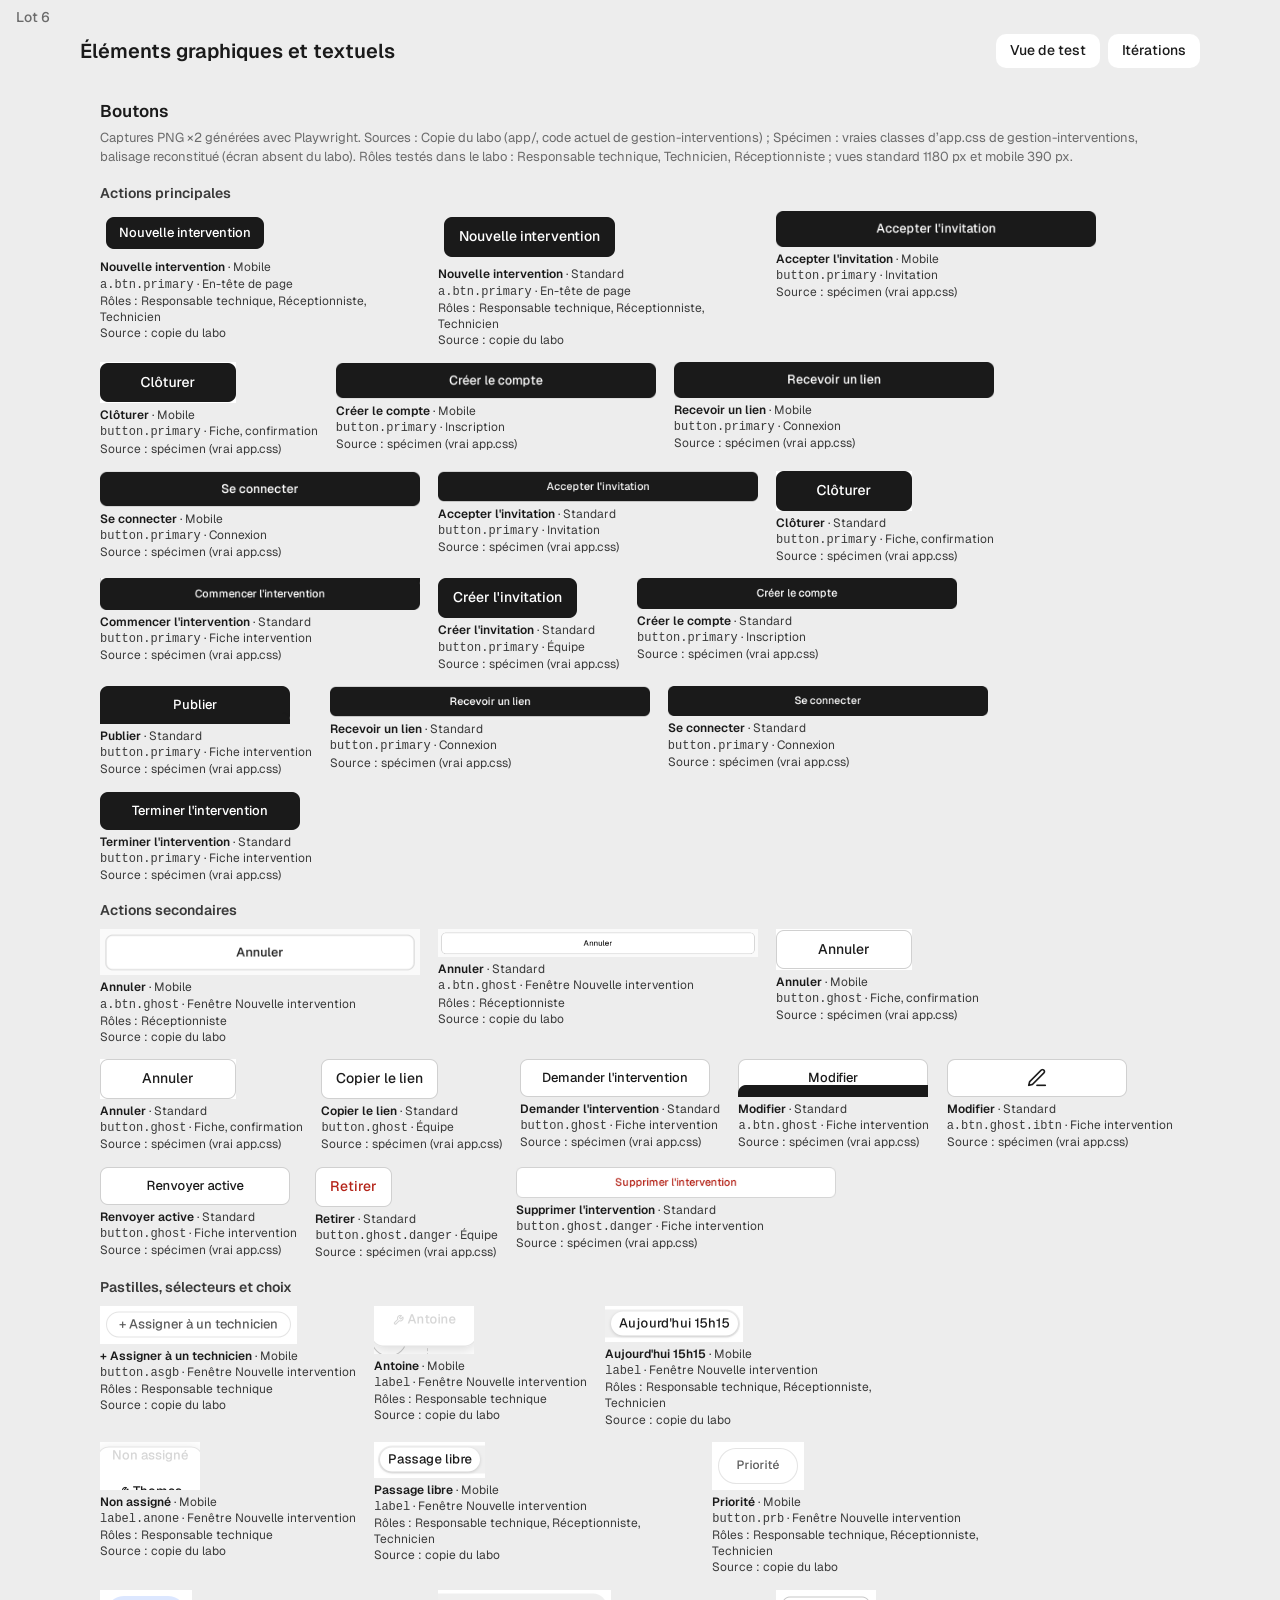
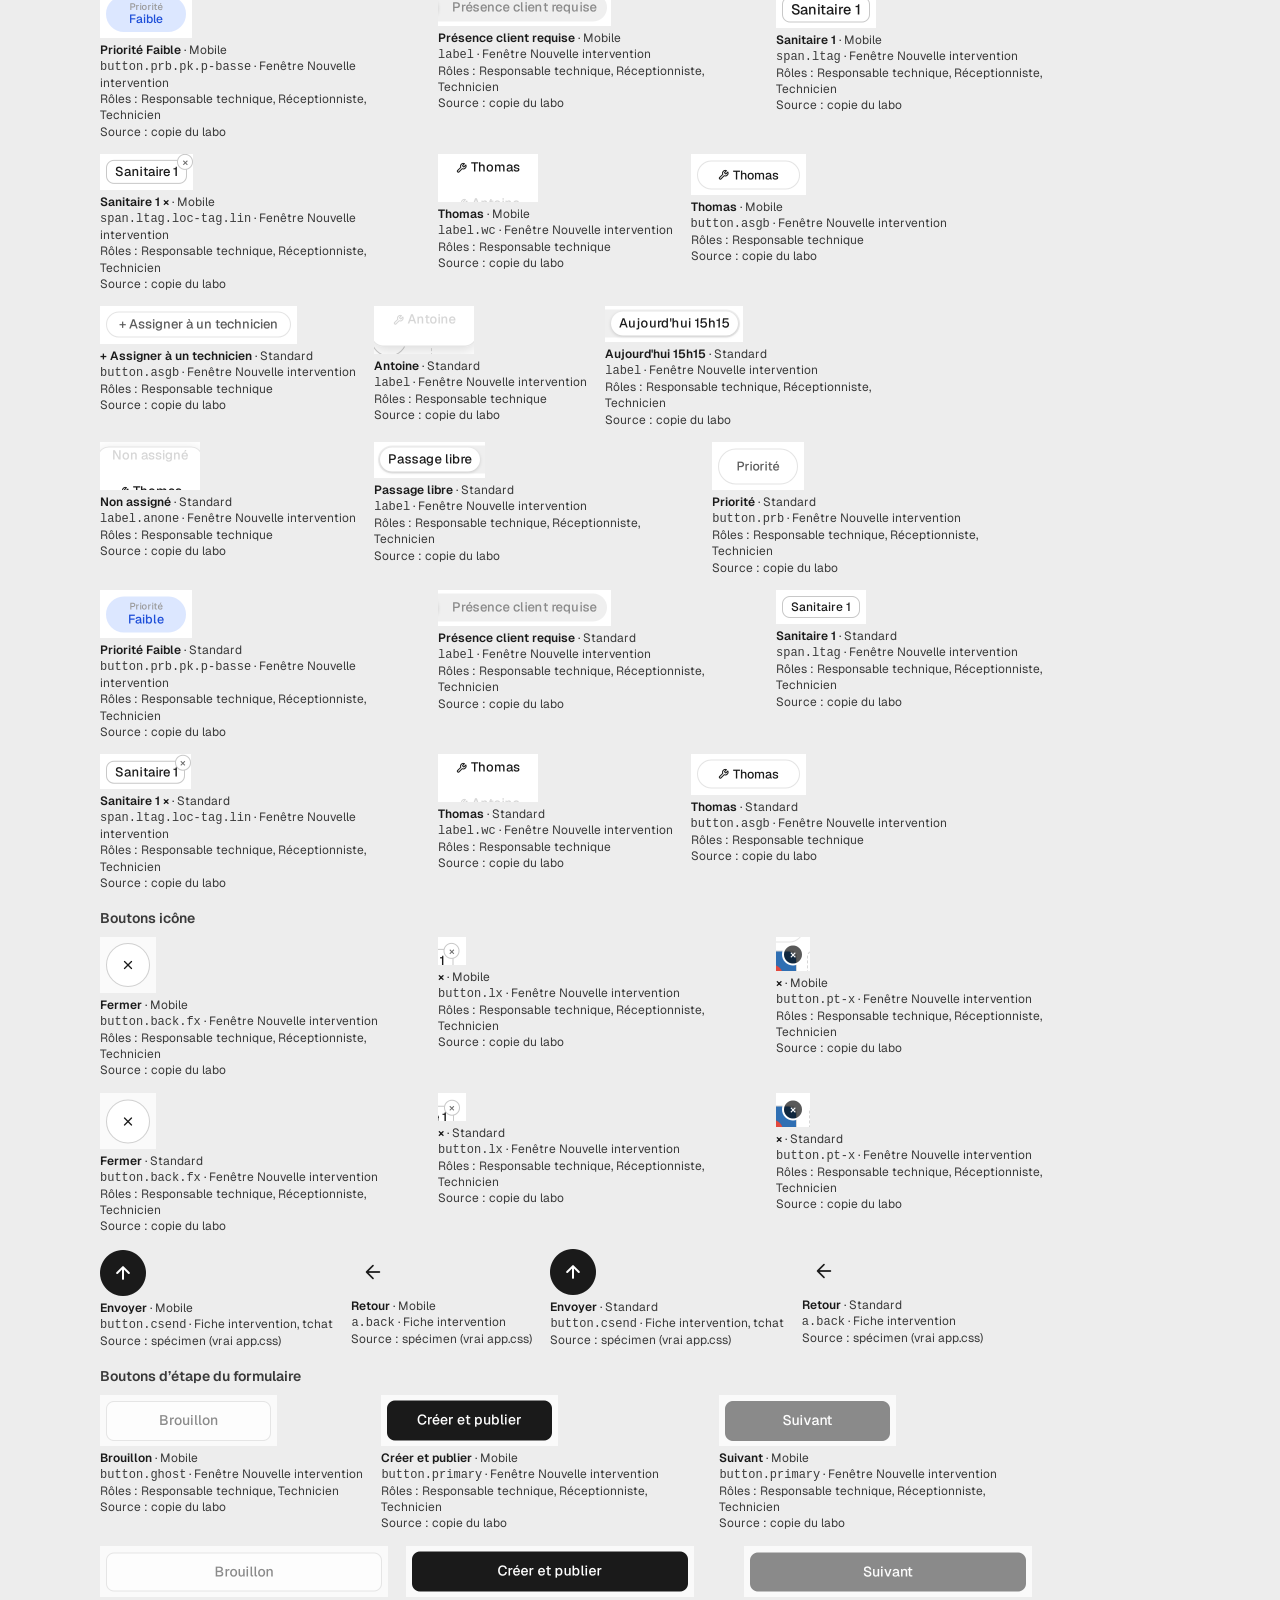
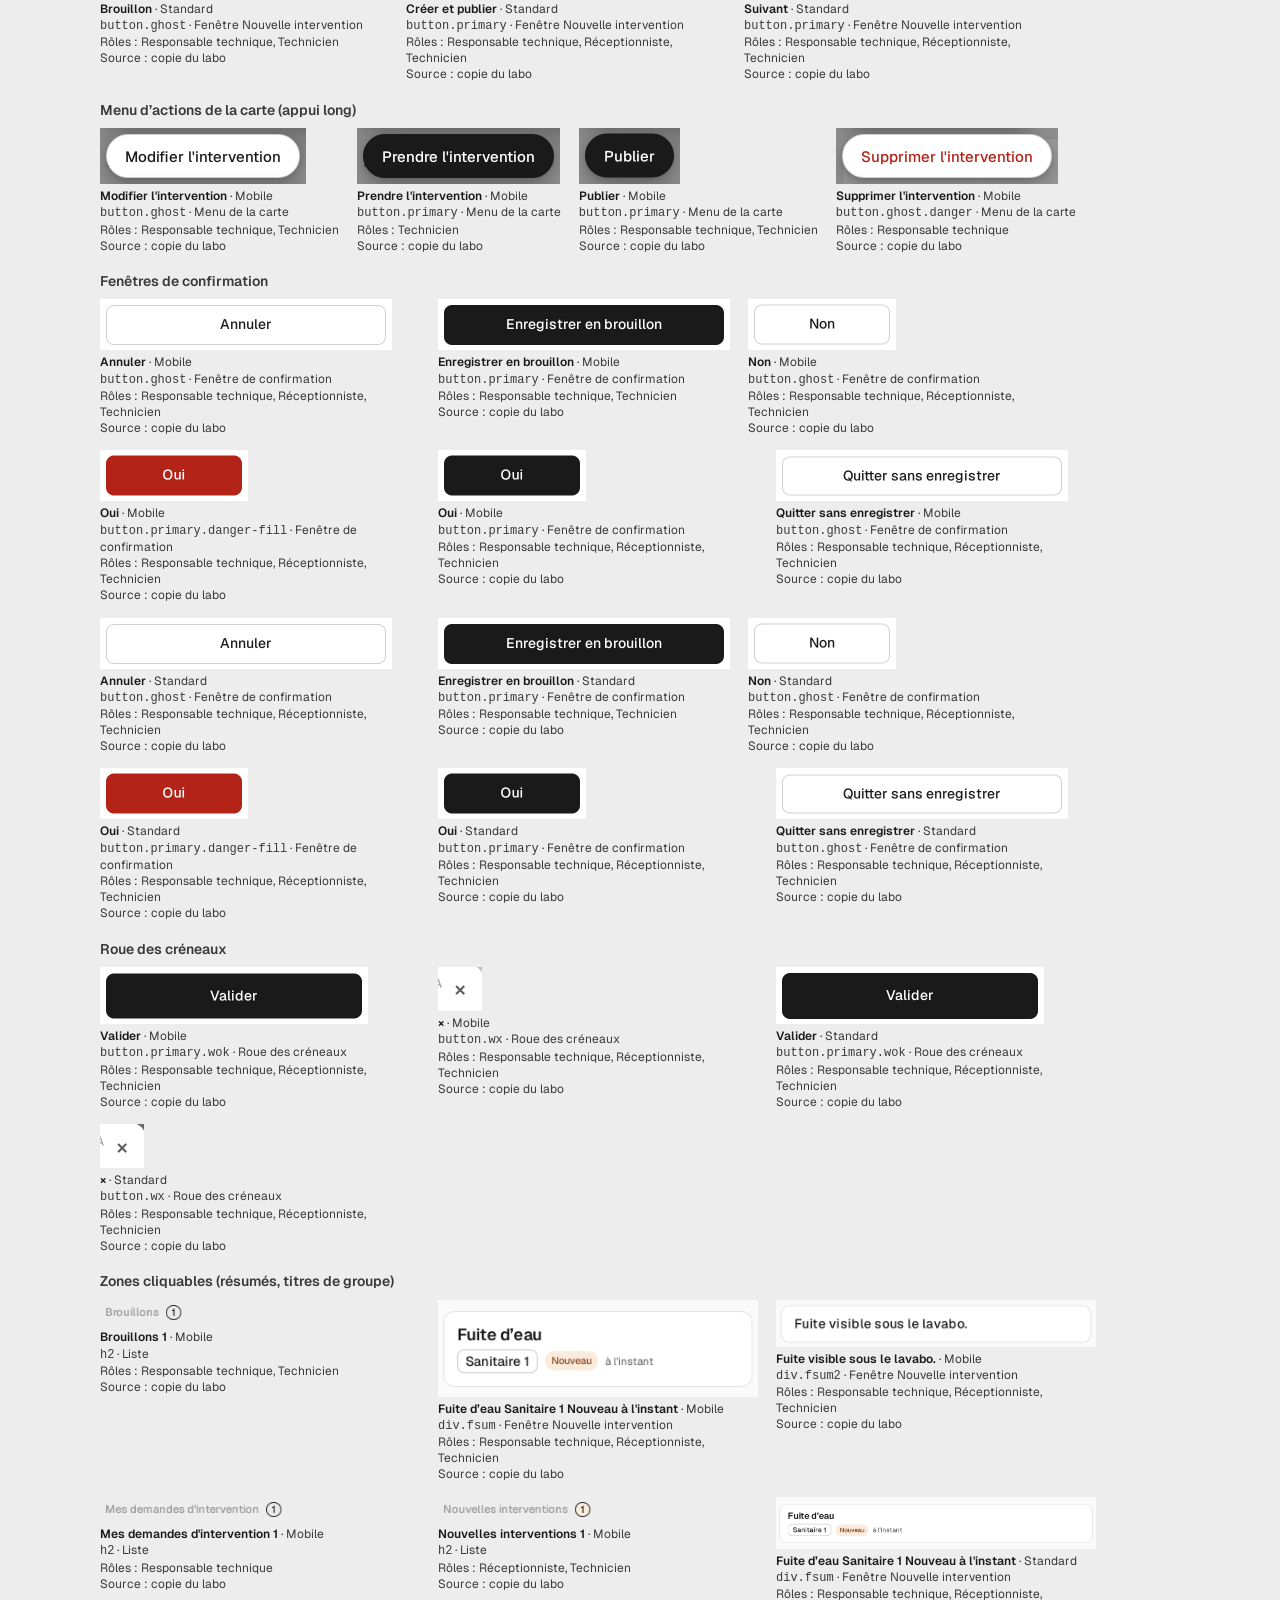
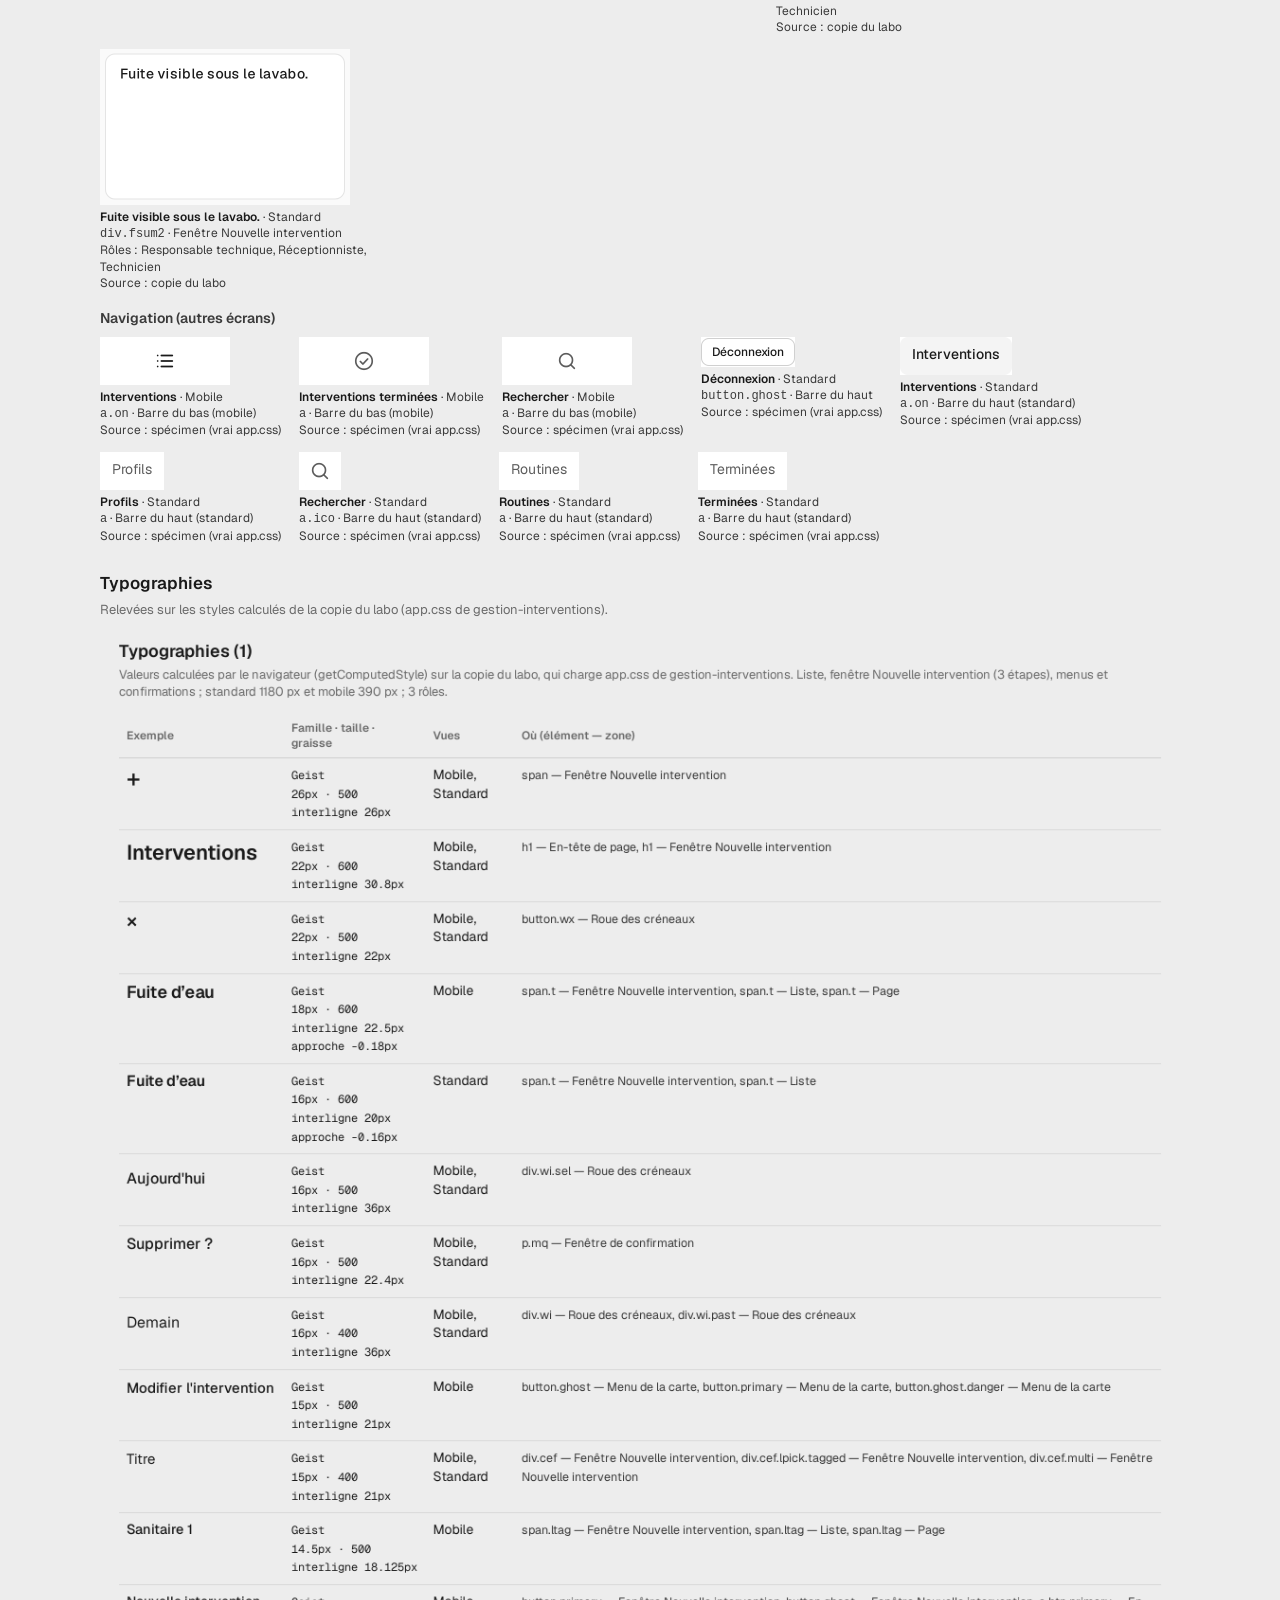
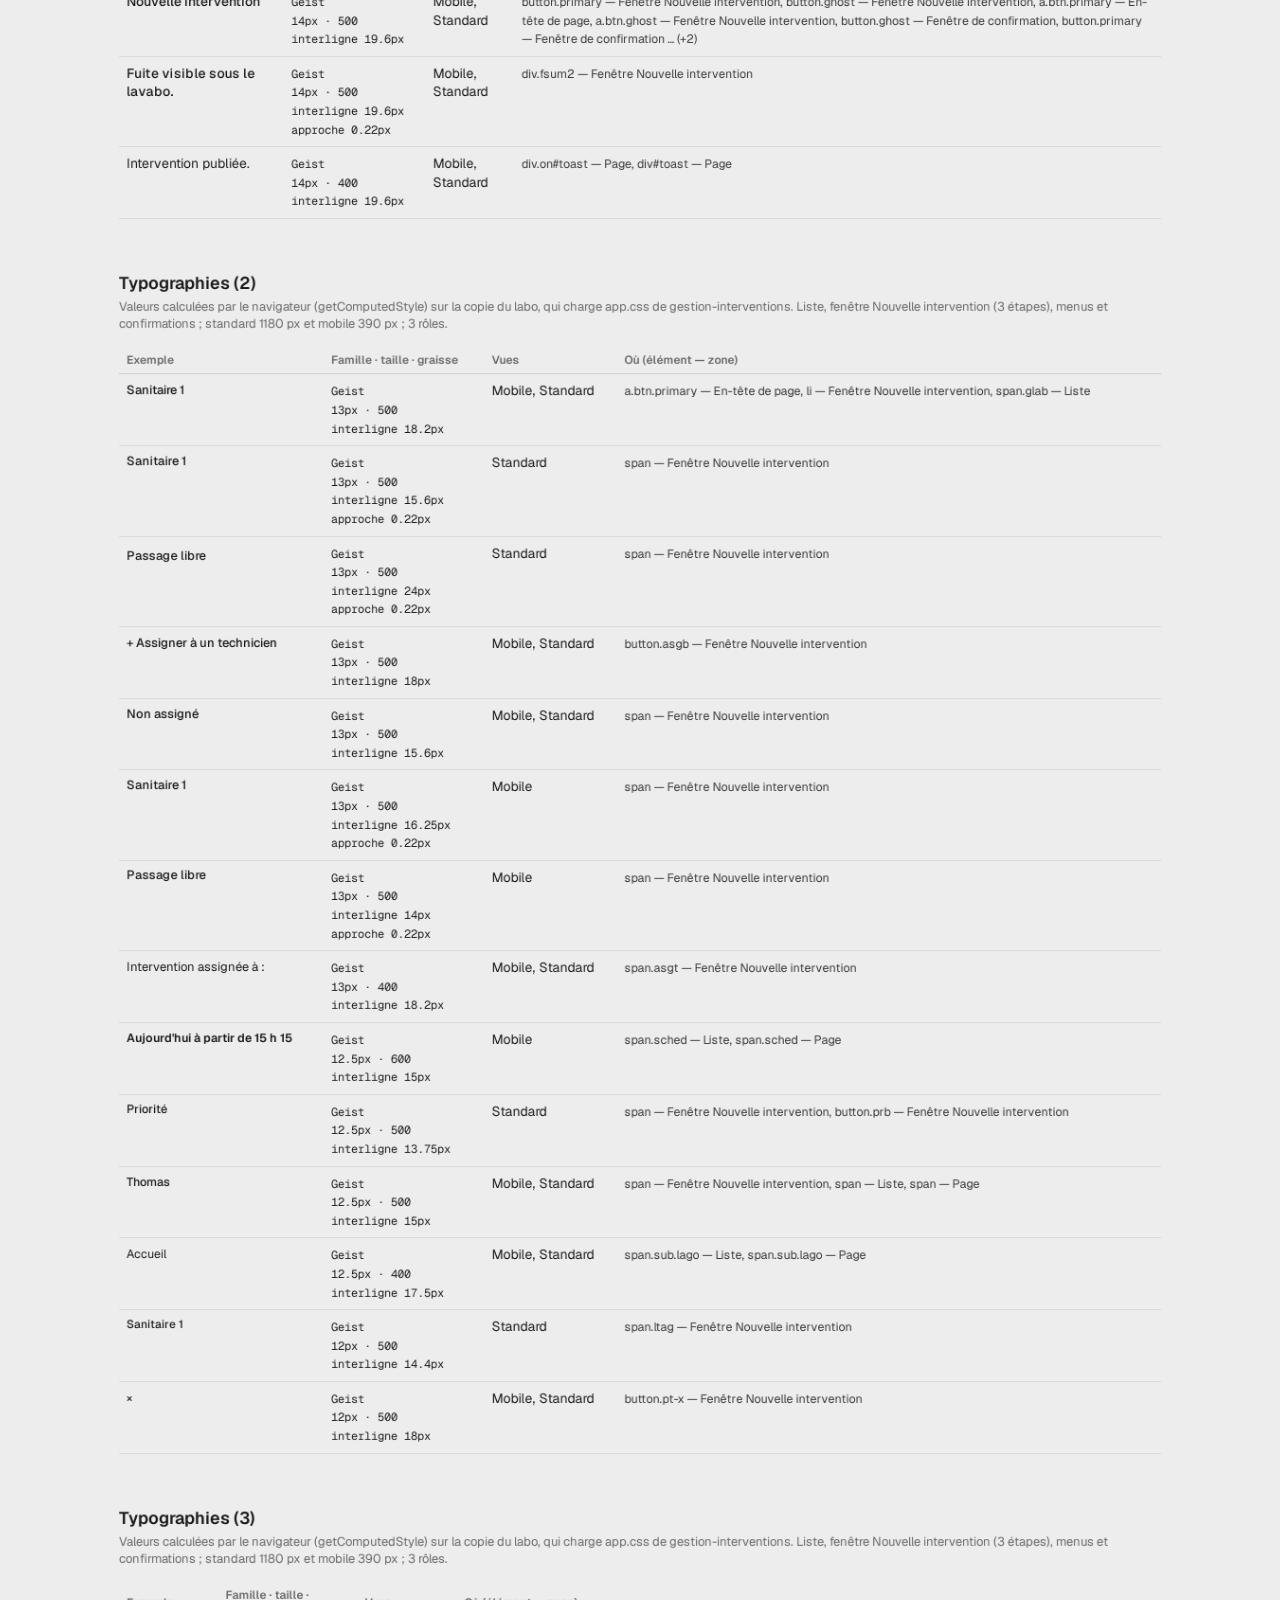
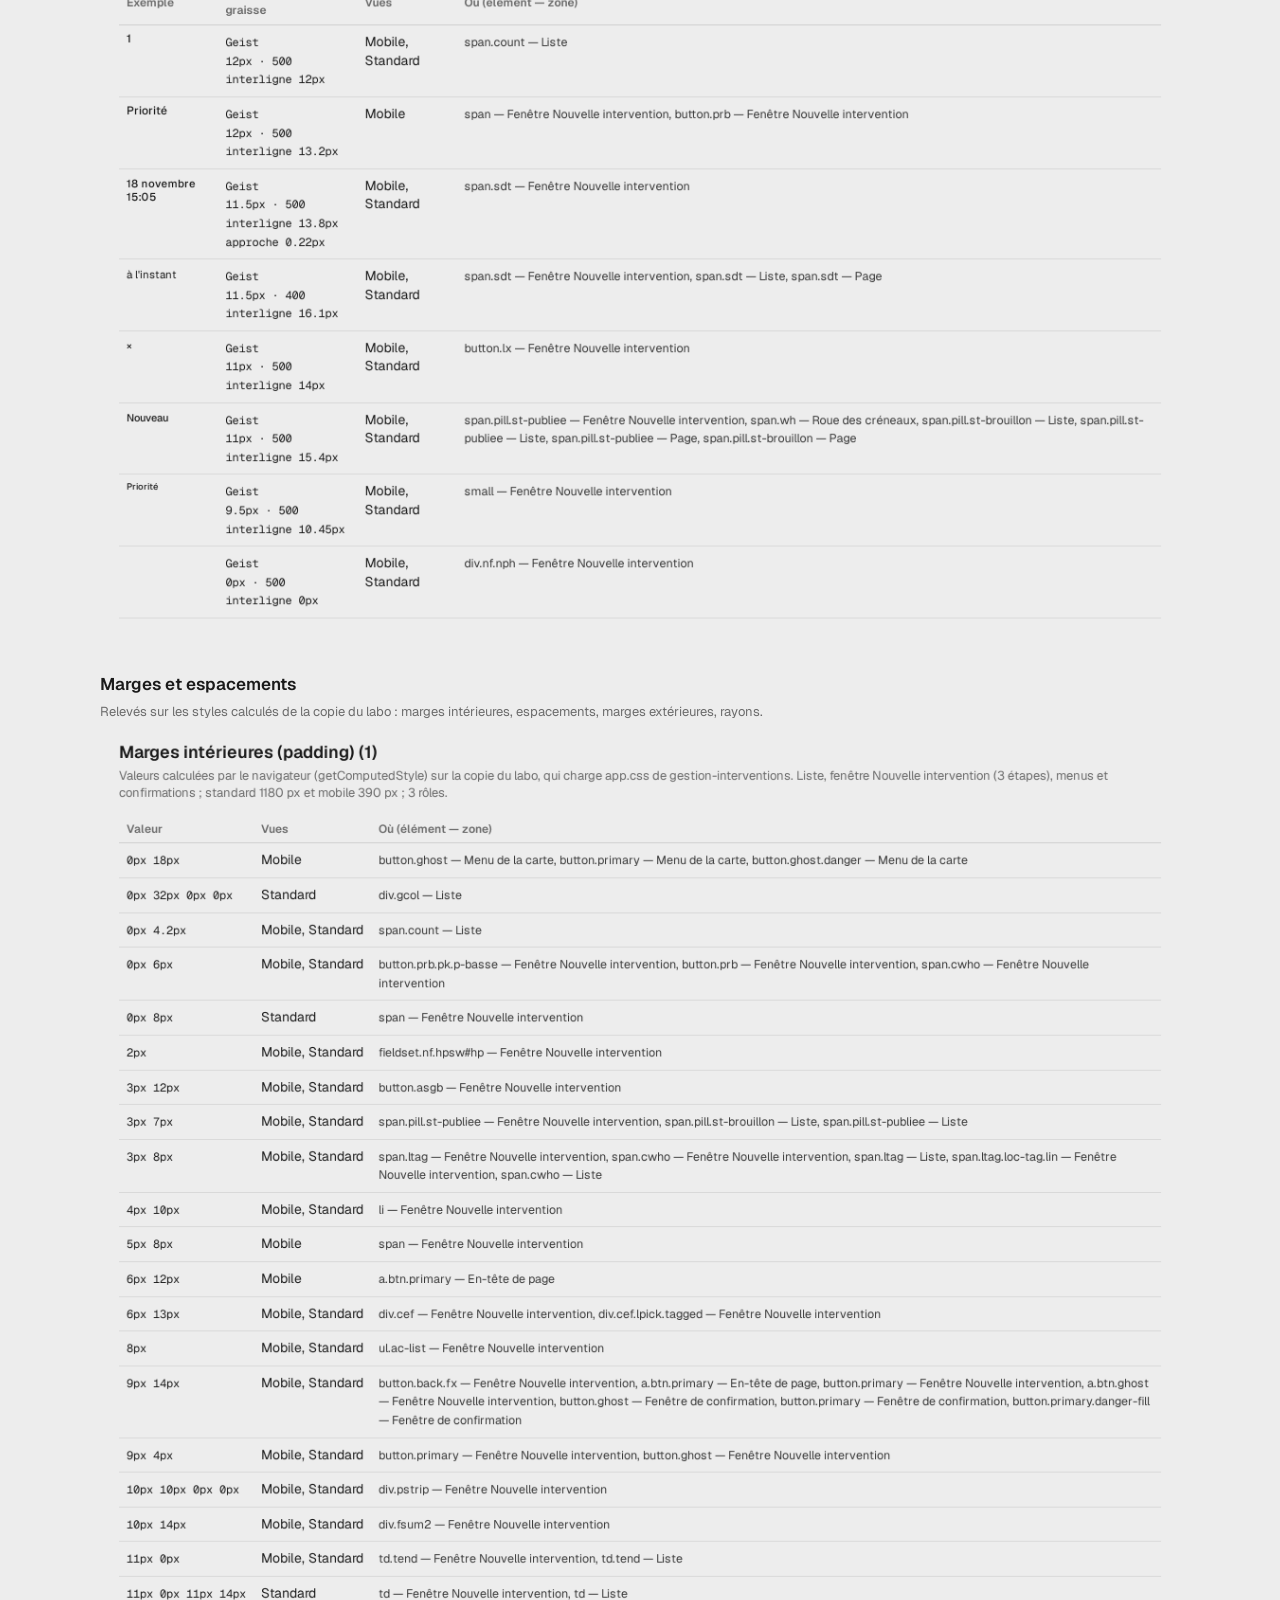
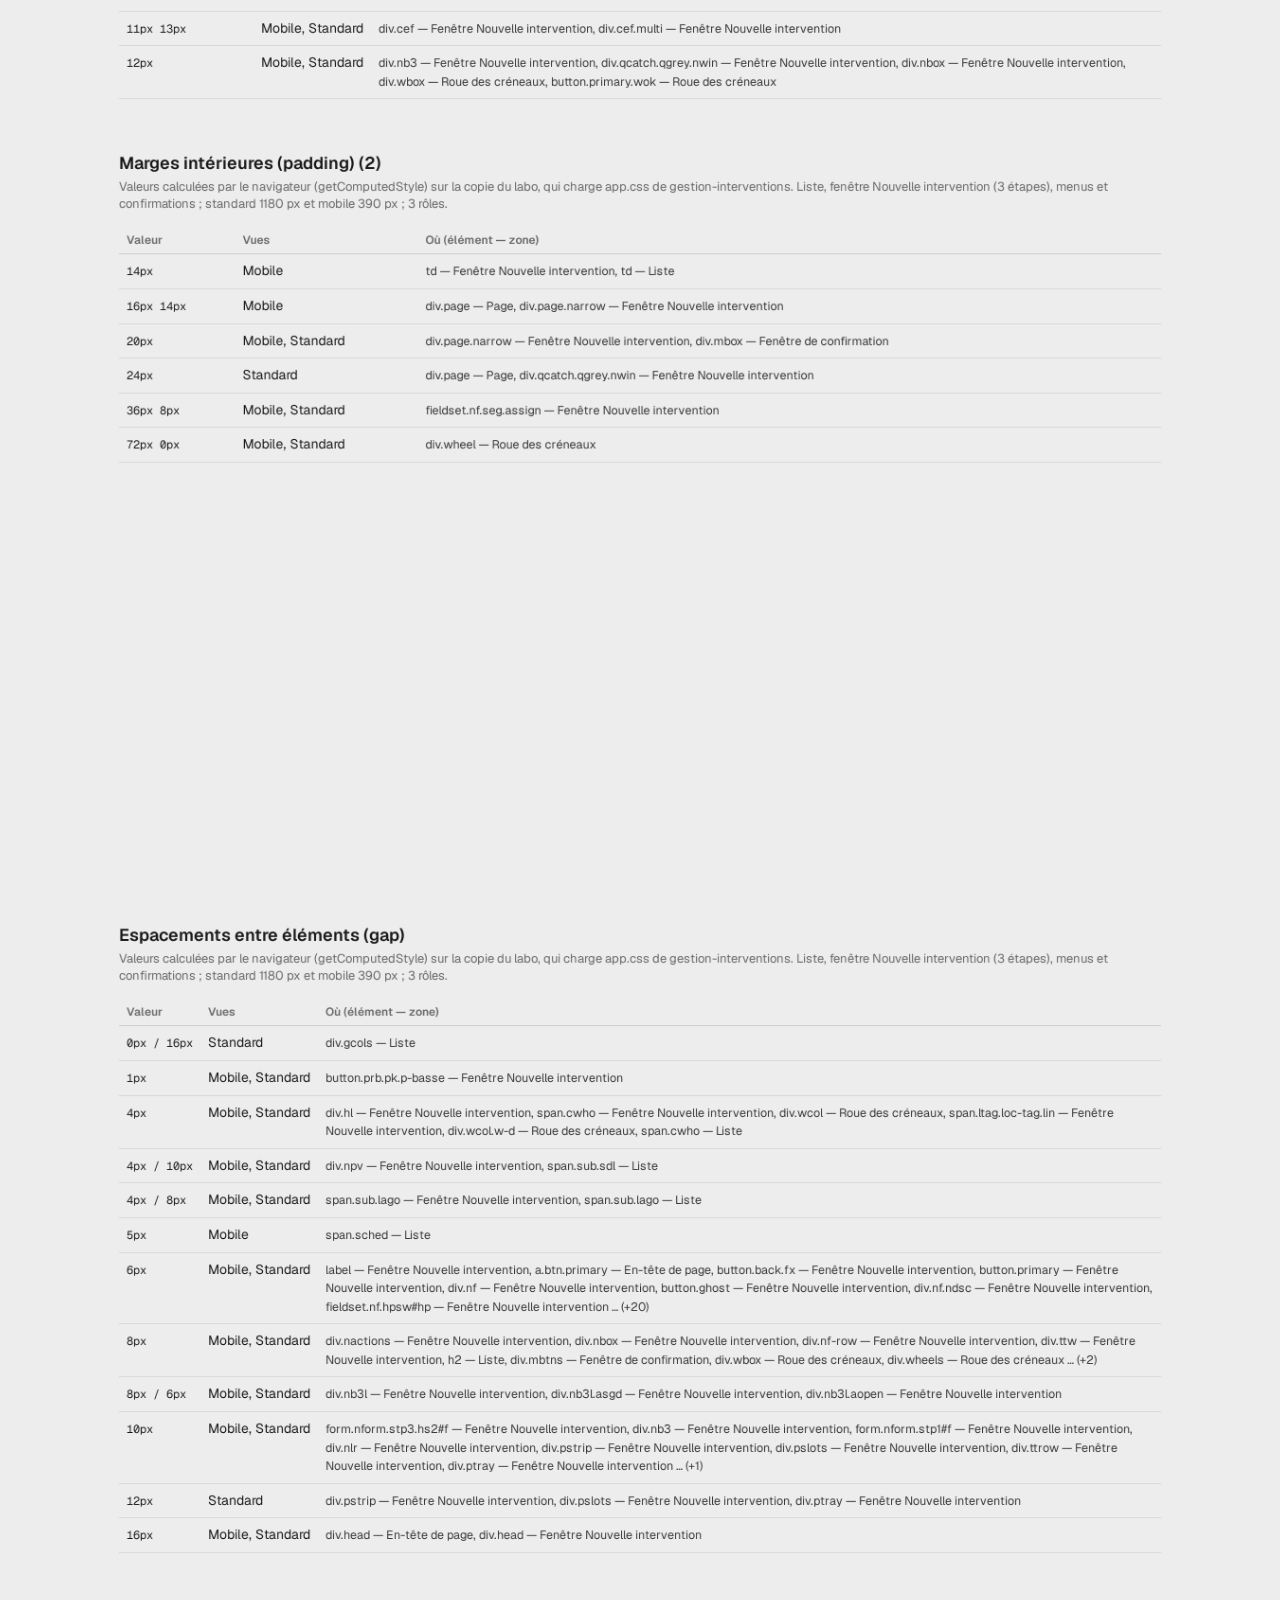
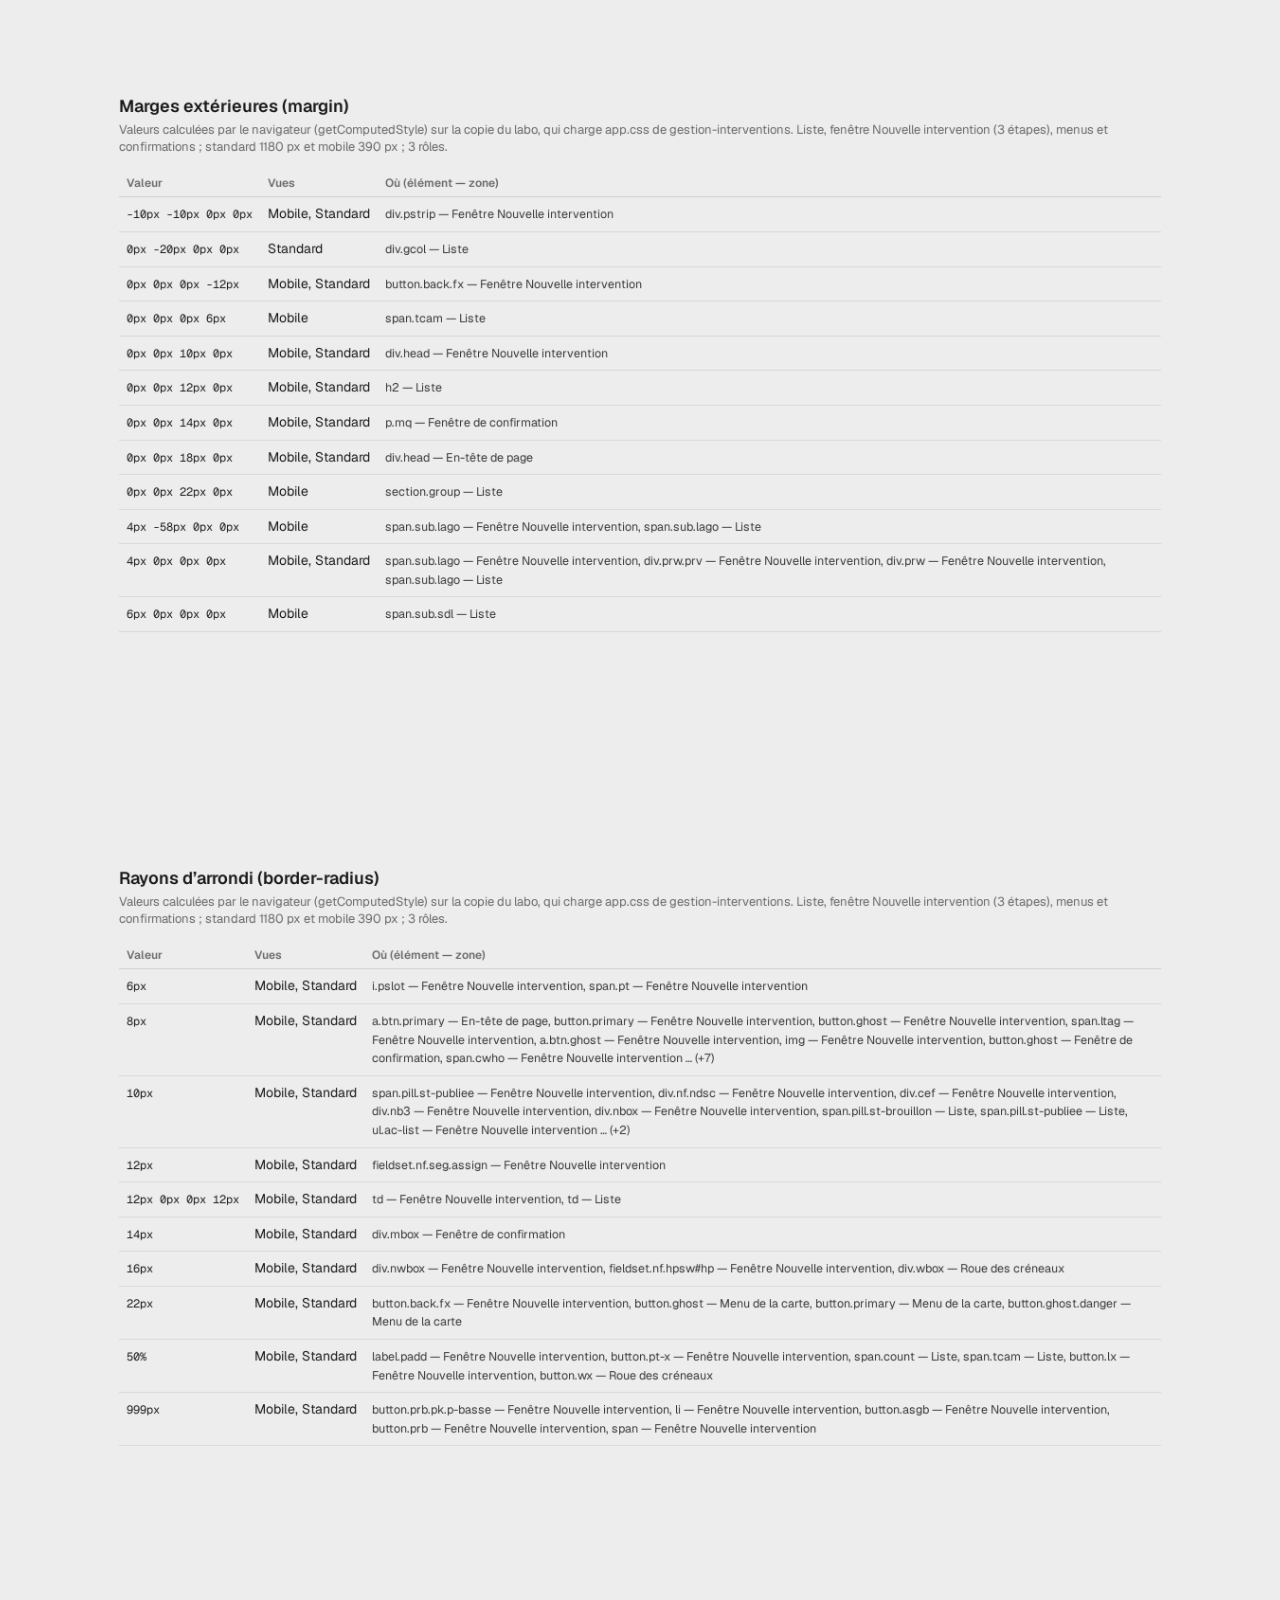
==== elements.html @ 94a3258a "Lot 6 : menu Priorité toujours visible, cibles tactiles 44 px" ====
<!doctype html>
<html lang="fr">
<head>
<meta charset="utf-8">
<meta name="viewport" content="width=device-width, initial-scale=1">
<title>Éléments graphiques et textuels – labo</title>
<link rel="icon" href="data:,">
<link rel="stylesheet" href="https://fonts.googleapis.com/css2?family=Geist:wght@400;500;600&display=swap">
<style>
*{box-sizing:border-box}
html,body{margin:0;background:#EDEDED;color:#1A1A1A;font:15px/1.4 Geist,system-ui,sans-serif}
h1{font-size:20px;font-weight:600;margin:0}
h2{font-size:17px;font-weight:600;margin:28px 0 6px}
h3{font-size:14px;font-weight:600;margin:18px 0 8px;color:#3A3A3A}
#lotv{position:absolute;top:8px;left:16px;font-size:14px;font-weight:500;color:#6B6B6B}
.top{display:flex;align-items:center;justify-content:space-between;max-width:1160px;margin:0 auto;padding:34px 20px 0}
.nav{display:flex;gap:8px}
.back{color:#1A1A1A;font-weight:500;font-size:14px;background:#fff;border-radius:10px;padding:7px 14px;text-decoration:none}
main{max-width:1120px;margin:0 auto;padding:4px 20px 40px}
.muted{color:#6B6B6B;font-size:13px;margin:0}
.grid{display:flex;flex-wrap:wrap;gap:14px 18px;align-items:flex-start}
figure{margin:0;max-width:320px}
figure img{display:block;max-width:100%;height:auto}
figcaption{font-size:12px;color:#3A3A3A;margin-top:4px;line-height:1.35}
figcaption b{font-weight:600;color:#1A1A1A}
.full img{display:block;max-width:100%;height:auto;margin-bottom:14px}
</style>
</head>
<body>
<div id="lotv">Lot 6</div>
<div class="top"><h1>Éléments graphiques et textuels</h1><div class="nav"><a class="back" href="test.html">Vue de test</a><a class="back" href="./">Itérations</a></div></div>
<main id="el"><p class="muted">Chargement…</p></main>
<script>
const esc = v => String(v ?? '').replace(/[&<>"']/g, c => ({ '&': '&amp;', '<': '&lt;', '>': '&gt;', '"': '&quot;', "'": '&#39;' })[c]);
const T = Date.now();
// Images 2x : affichées à leur taille réelle (moitié de la largeur en pixels).
const im = (f, alt) => `<img src="elements/${esc(f)}?t=${T}" alt="${esc(alt)}" loading="lazy" onload="this.style.width=(this.naturalWidth/2)+'px'">`;
fetch('elements/manifest.json?t=' + T, { cache: 'no-store' }).then(r => r.json()).then(M => {
  const cats = [...new Set(M.boutons.map(b => b.cat))];
  const src = [...new Set(M.boutons.map(b => b.source))];
  let h = `<h2>Boutons</h2><p class="muted">Captures PNG ×2 générées avec Playwright. Sources : ${src.map(esc).join(' ; ')}. Rôles testés dans le labo : Responsable technique, Technicien, Réceptionniste ; vues standard 1180 px et mobile 390 px.</p>`;
  for (const c of cats) {
    h += `<h3>${esc(c)}</h3><div class="grid">` + M.boutons.filter(b => b.cat === c).map(b => `<figure>${im(b.file, b.label)}<figcaption><b>${esc(b.label)}</b> · ${esc(b.vue)}<br><code>${esc(b.classe)}</code> · ${esc(b.zone)}<br>${b.roles.length ? 'Rôles : ' + esc(b.roles.join(', ')) + '<br>' : ''}${b.source.startsWith('Spécimen') ? 'Source : spécimen (vrai app.css)' : 'Source : copie du labo'}</figcaption></figure>`).join('') + '</div>';
  }
  h += `<h2>Typographies</h2><p class="muted">Relevées sur les styles calculés de la copie du labo (app.css de gestion-interventions).</p><div class="full">${M.typographies.map(f => im(f, 'Typographies')).join('')}</div>`;
  h += `<h2>Marges et espacements</h2><p class="muted">Relevés sur les styles calculés de la copie du labo : marges intérieures, espacements, marges extérieures, rayons.</p><div class="full">${M.marges.map(m => im(m.file, m.titre)).join('')}</div>`;
  document.getElementById('el').innerHTML = h;
}).catch(() => { document.getElementById('el').innerHTML = '<p class="muted">Manifeste illisible.</p>'; });
</script>
</body>
</html>
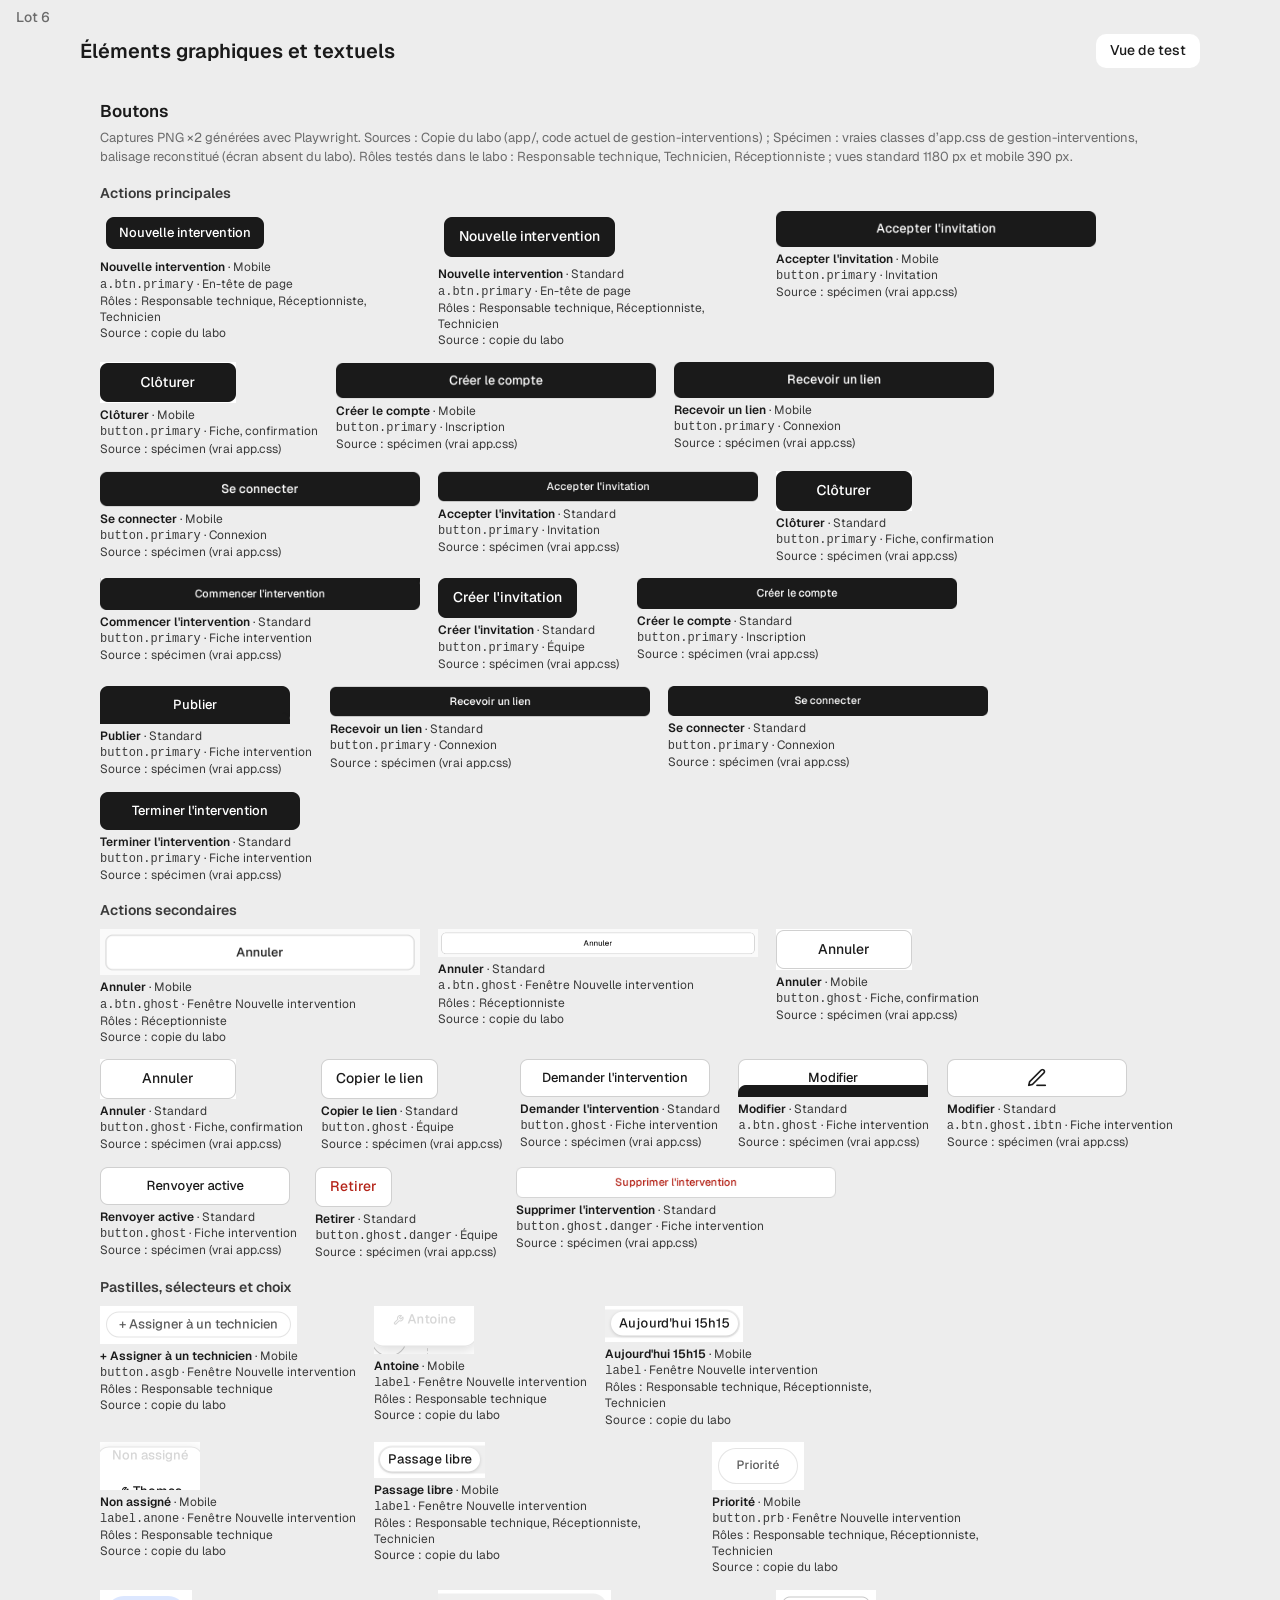
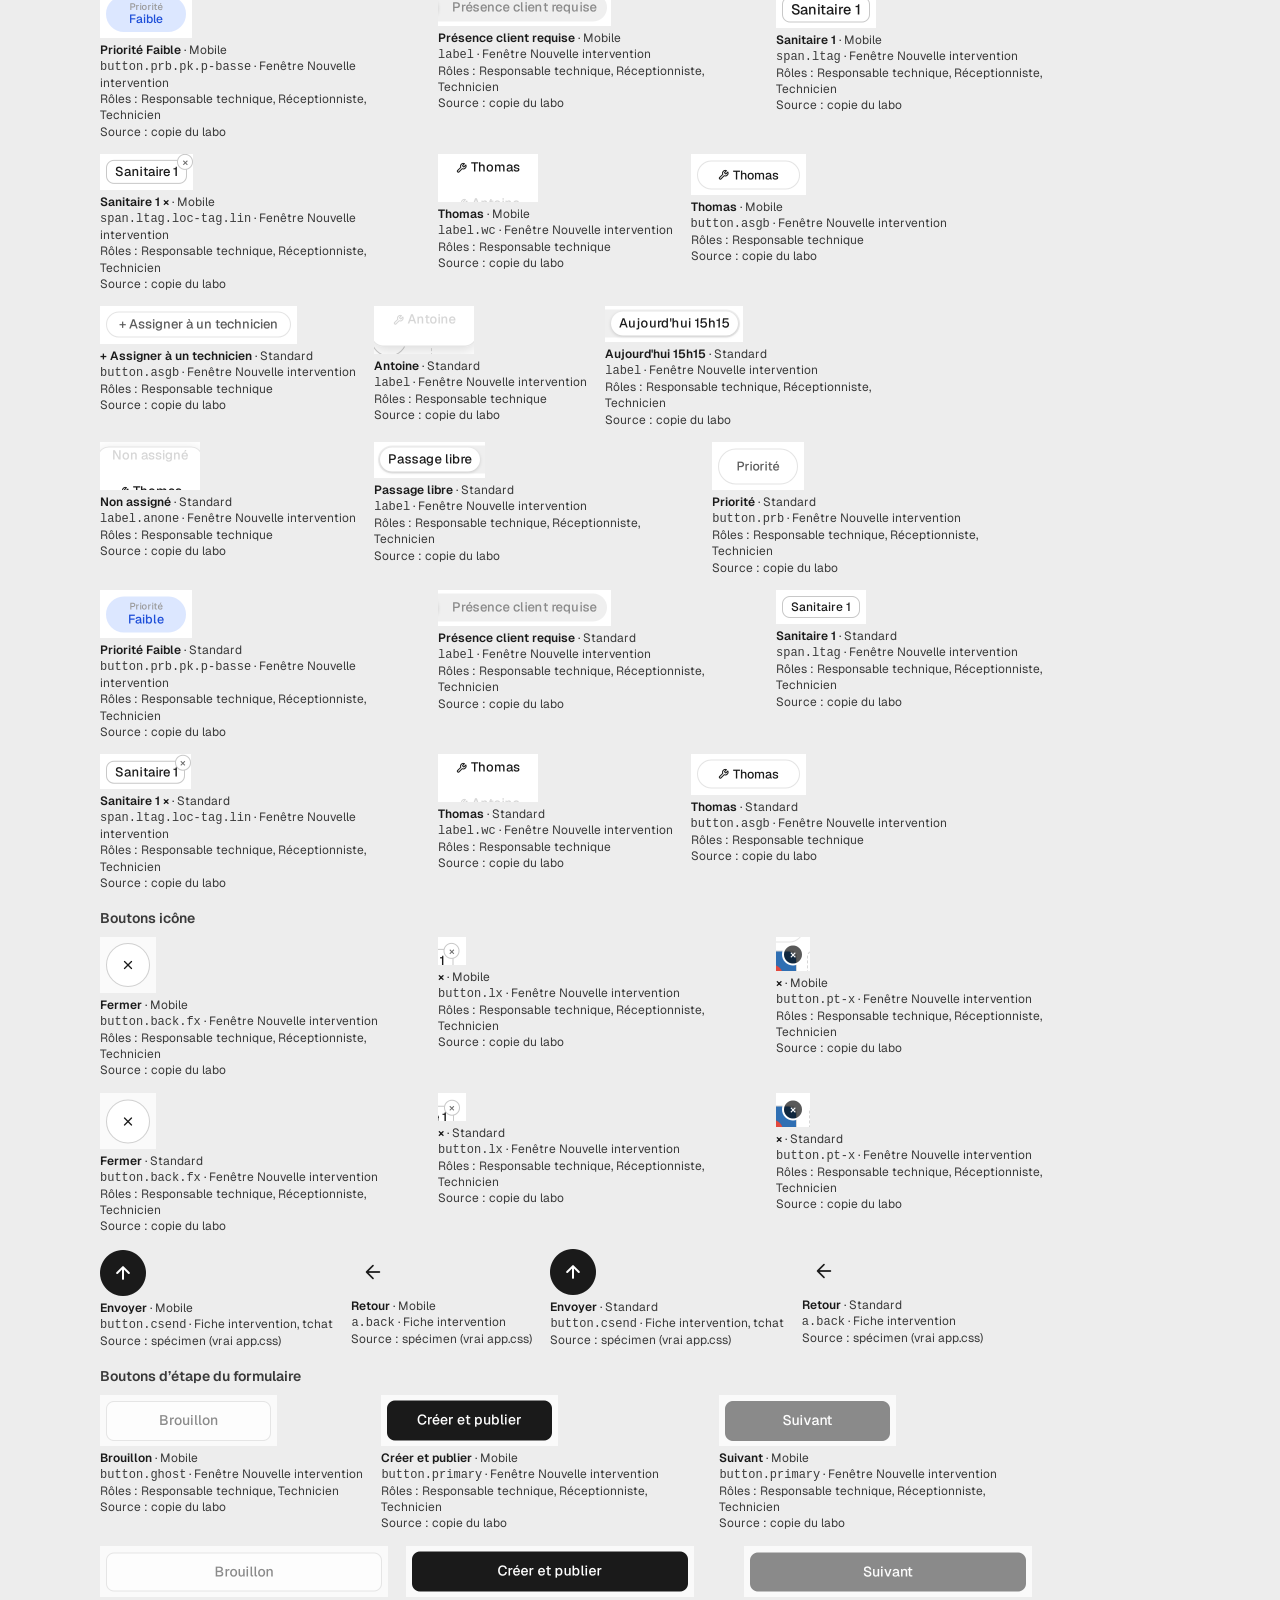
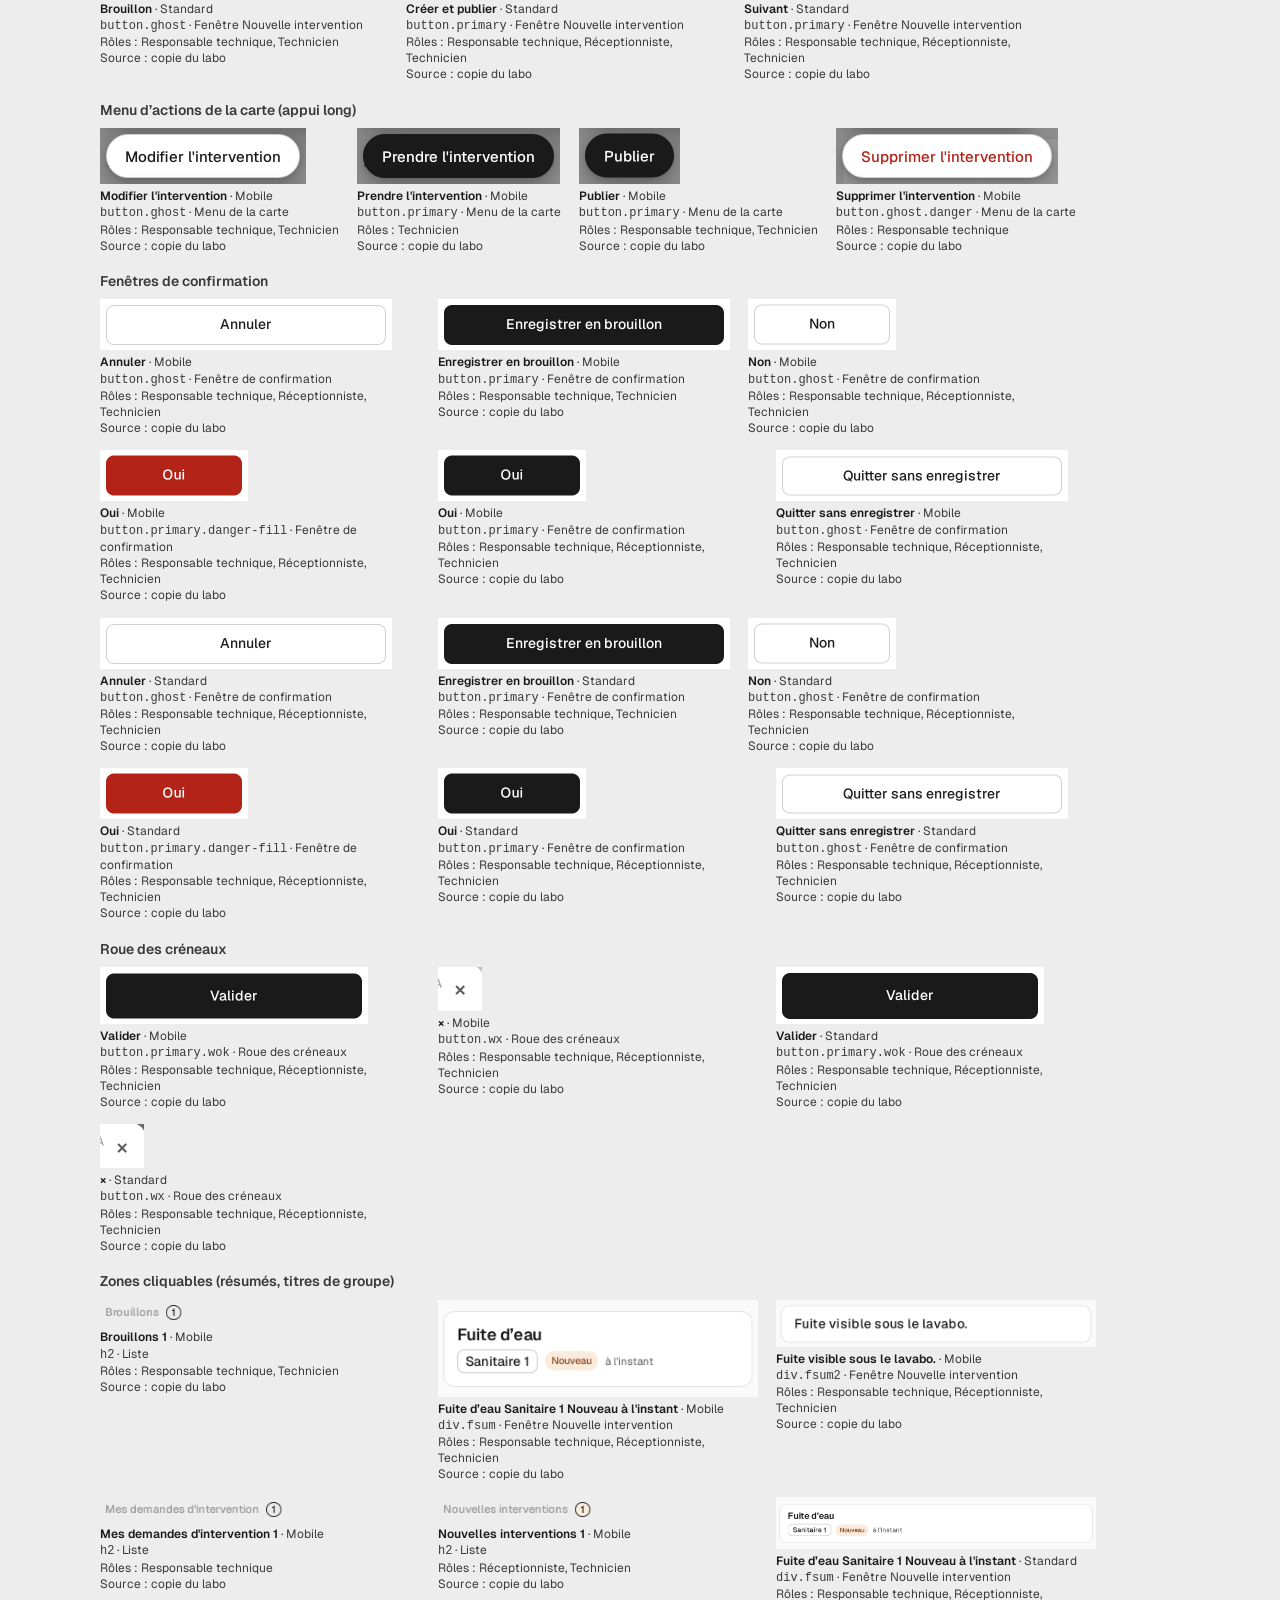
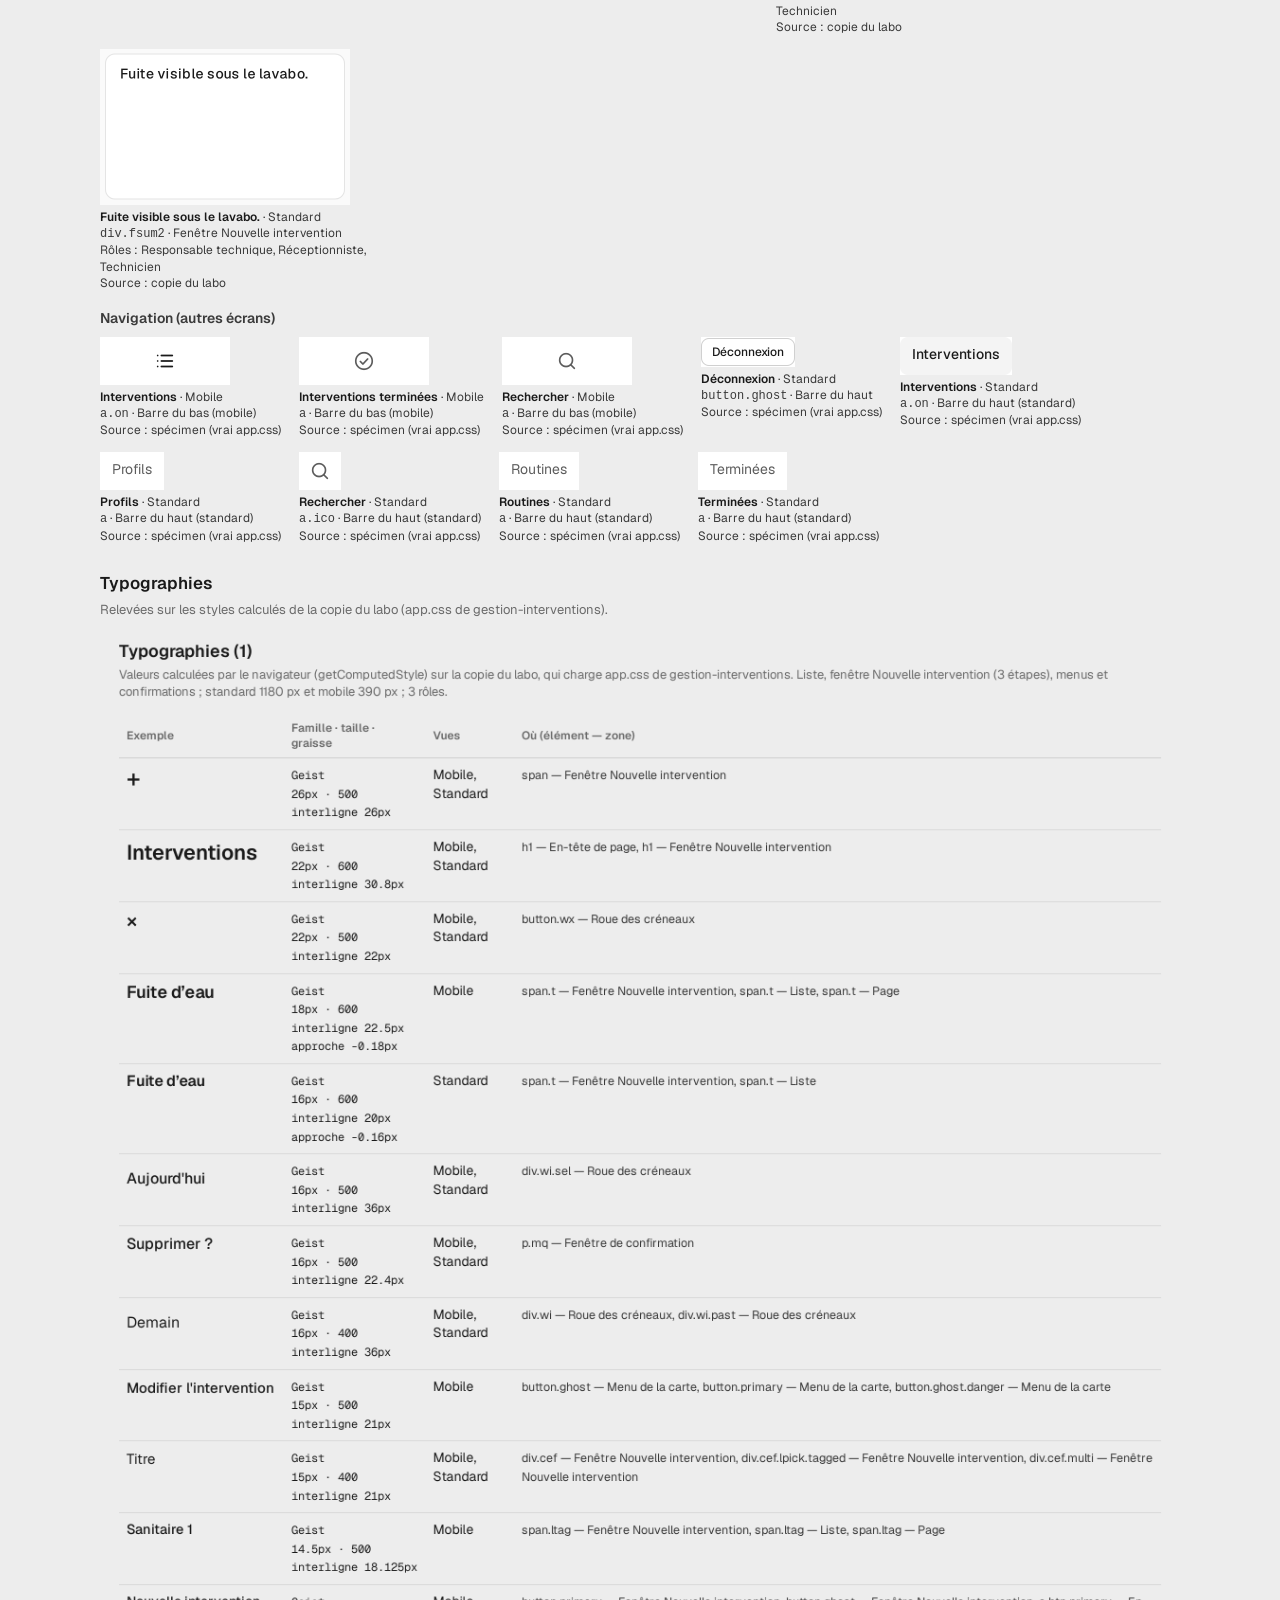
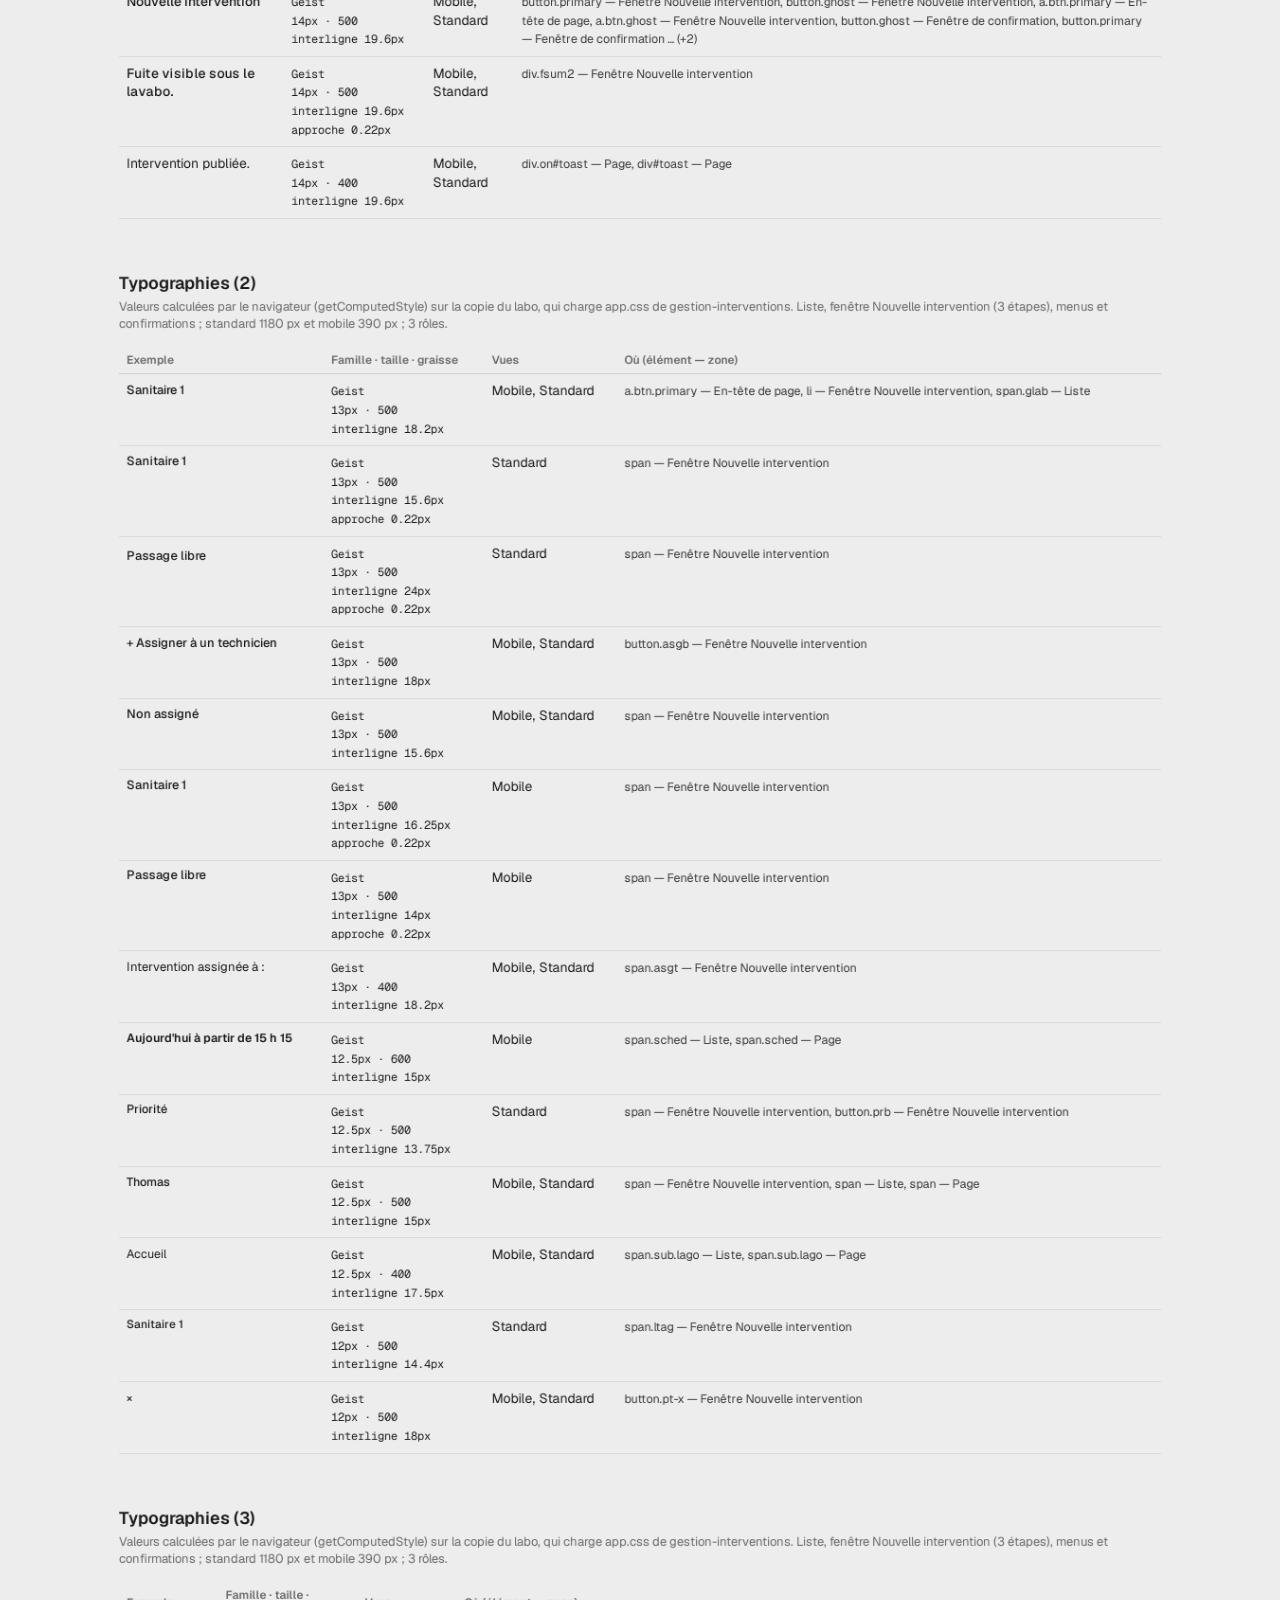
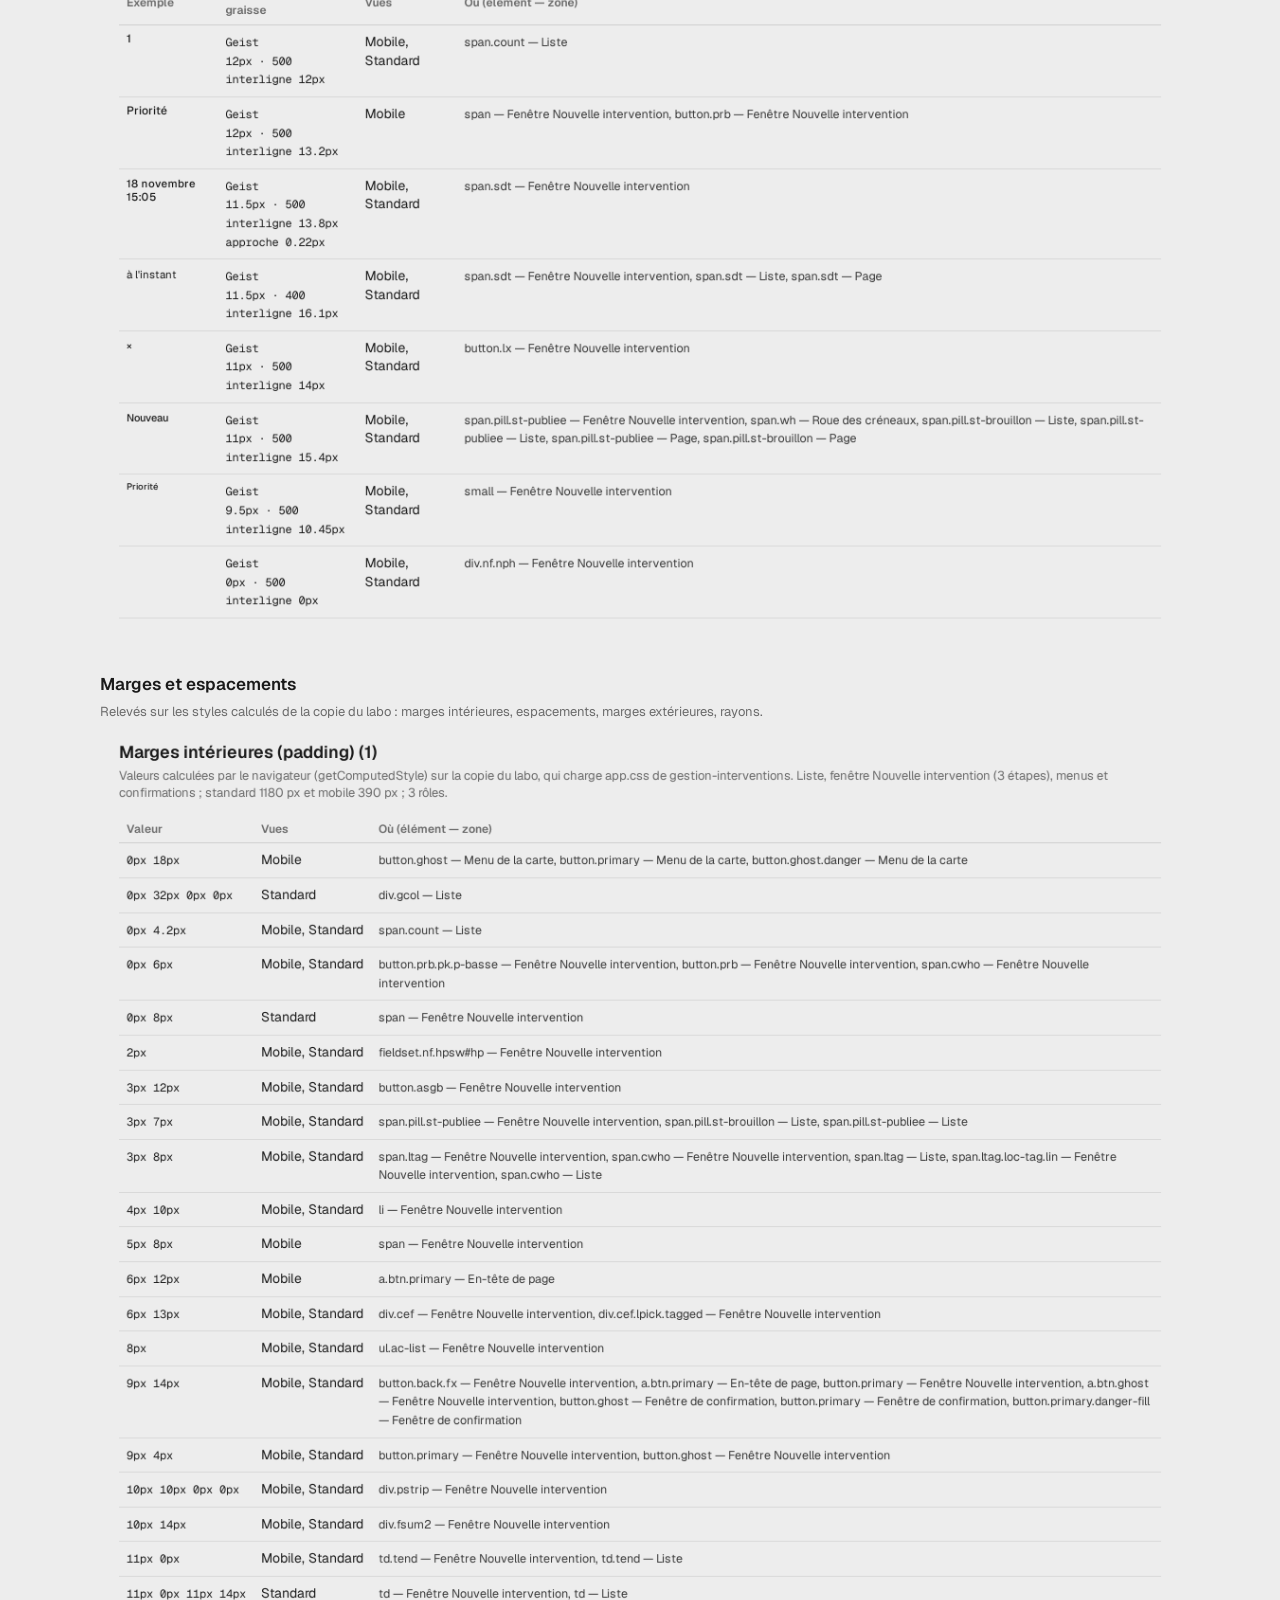
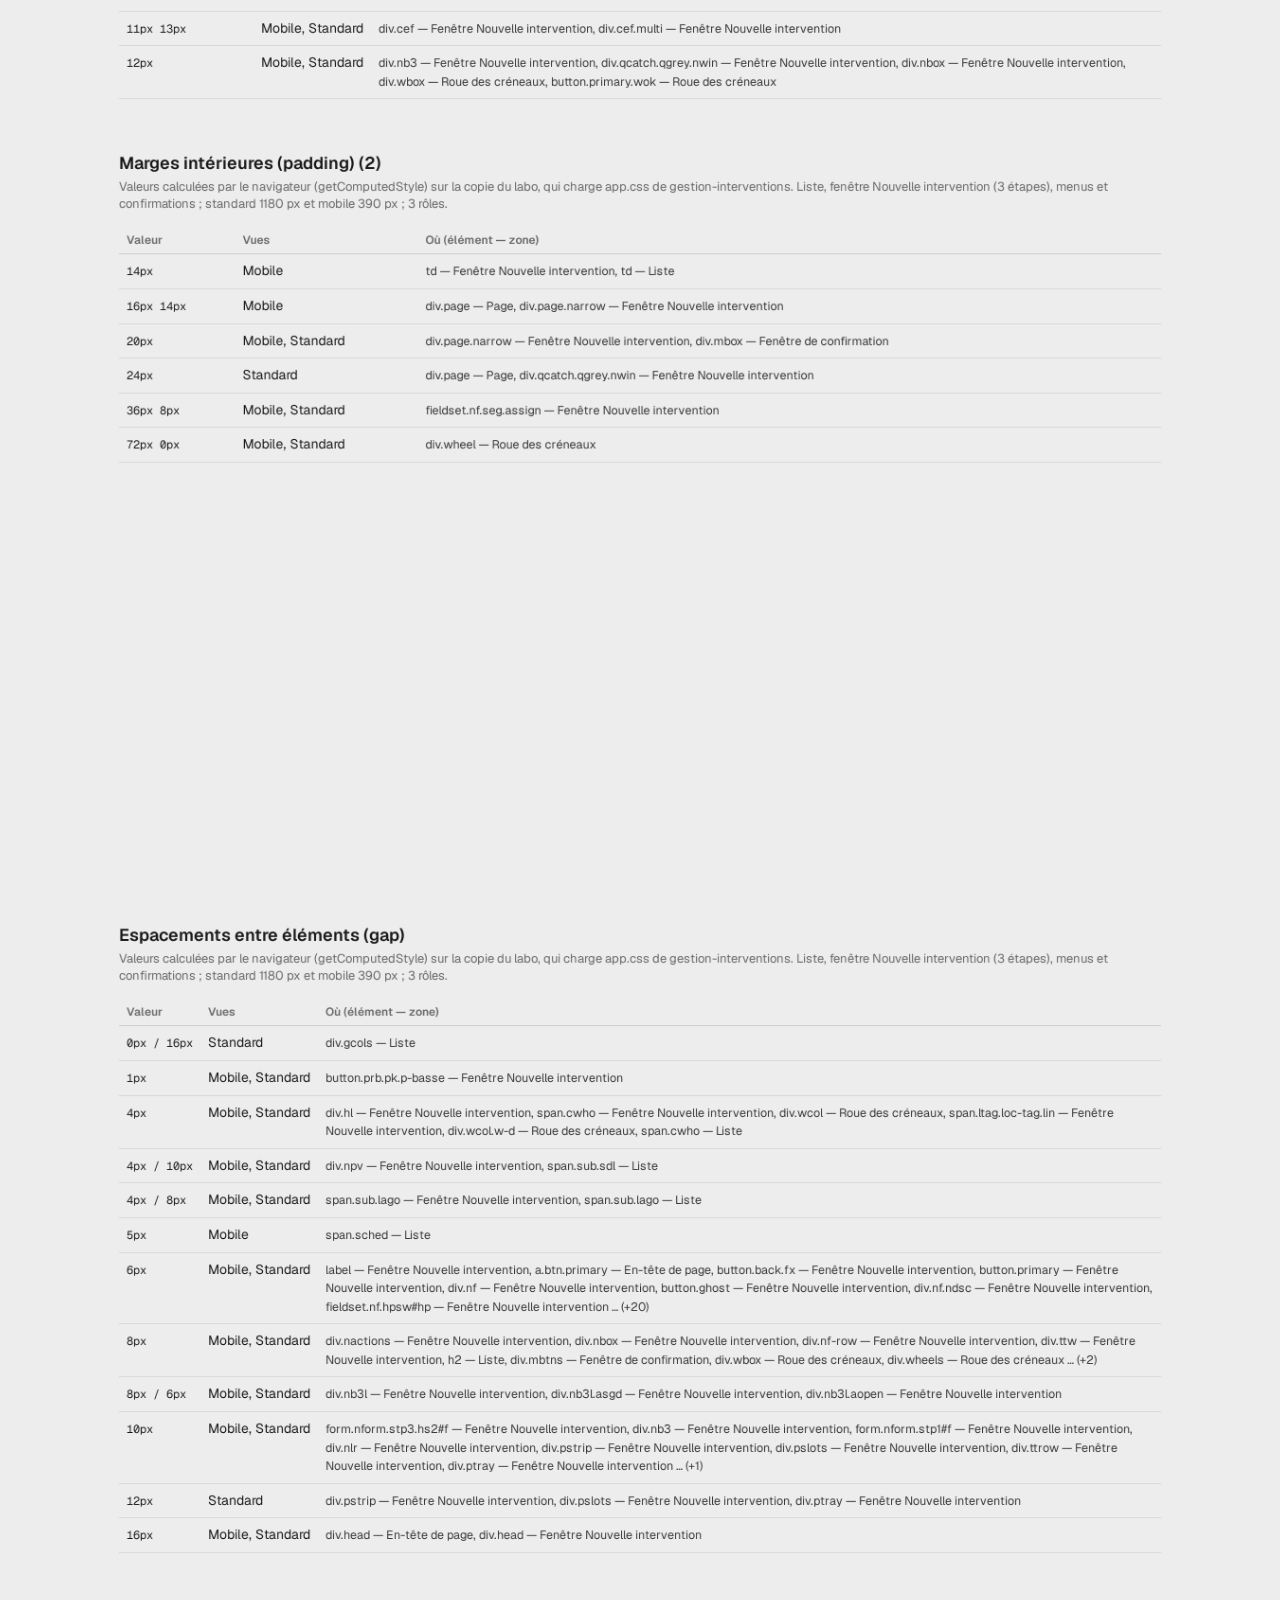
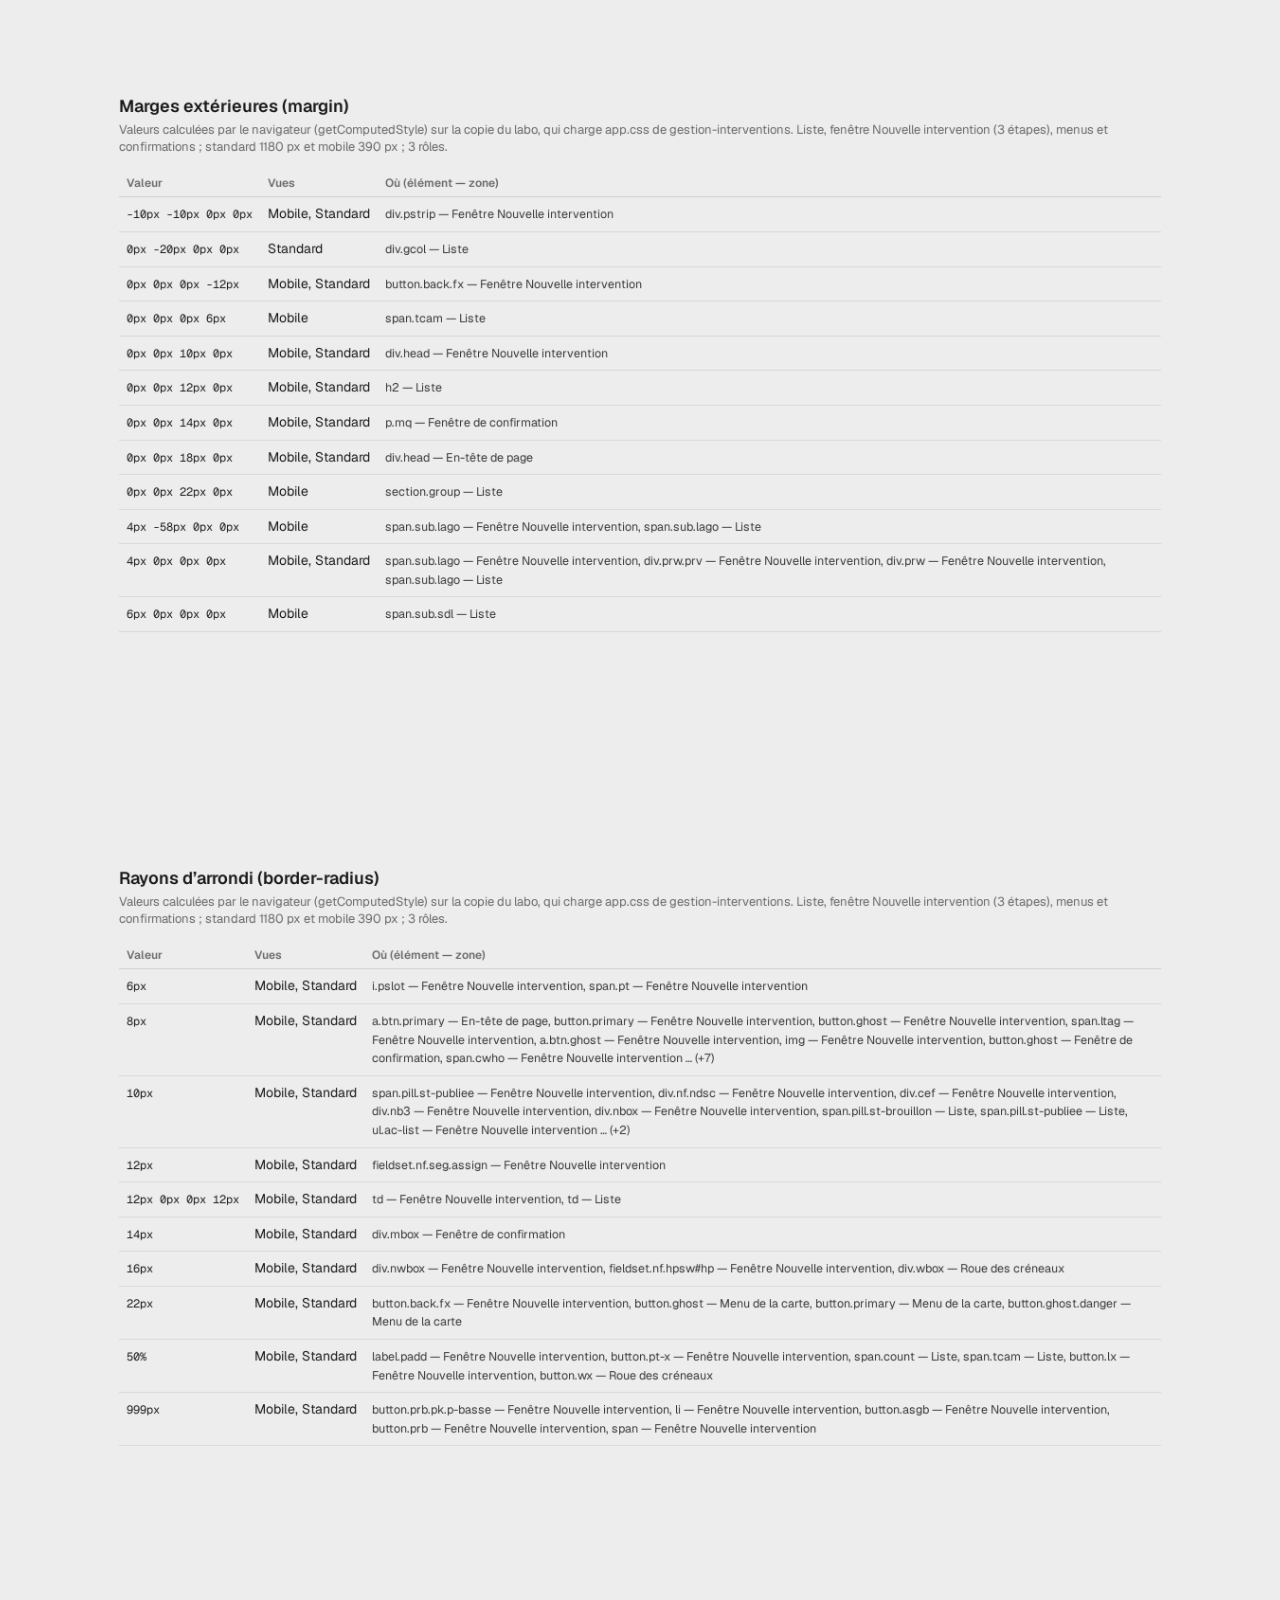
==== commit 6b7f5243: "Suppression de la page Itérations et de son contenu" ====
--- a/elements.html
+++ b/elements.html
@@ -28,7 +28,7 @@
 </head>
 <body>
 <div id="lotv">Lot 6</div>
-<div class="top"><h1>Éléments graphiques et textuels</h1><div class="nav"><a class="back" href="test.html">Vue de test</a><a class="back" href="./">Itérations</a></div></div>
+<div class="top"><h1>Éléments graphiques et textuels</h1><div class="nav"><a class="back" href="test.html">Vue de test</a></div></div>
 <main id="el"><p class="muted">Chargement…</p></main>
 <script>
 const esc = v => String(v ?? '').replace(/[&<>"']/g, c => ({ '&': '&amp;', '<': '&lt;', '>': '&gt;', '"': '&quot;', "'": '&#39;' })[c]);
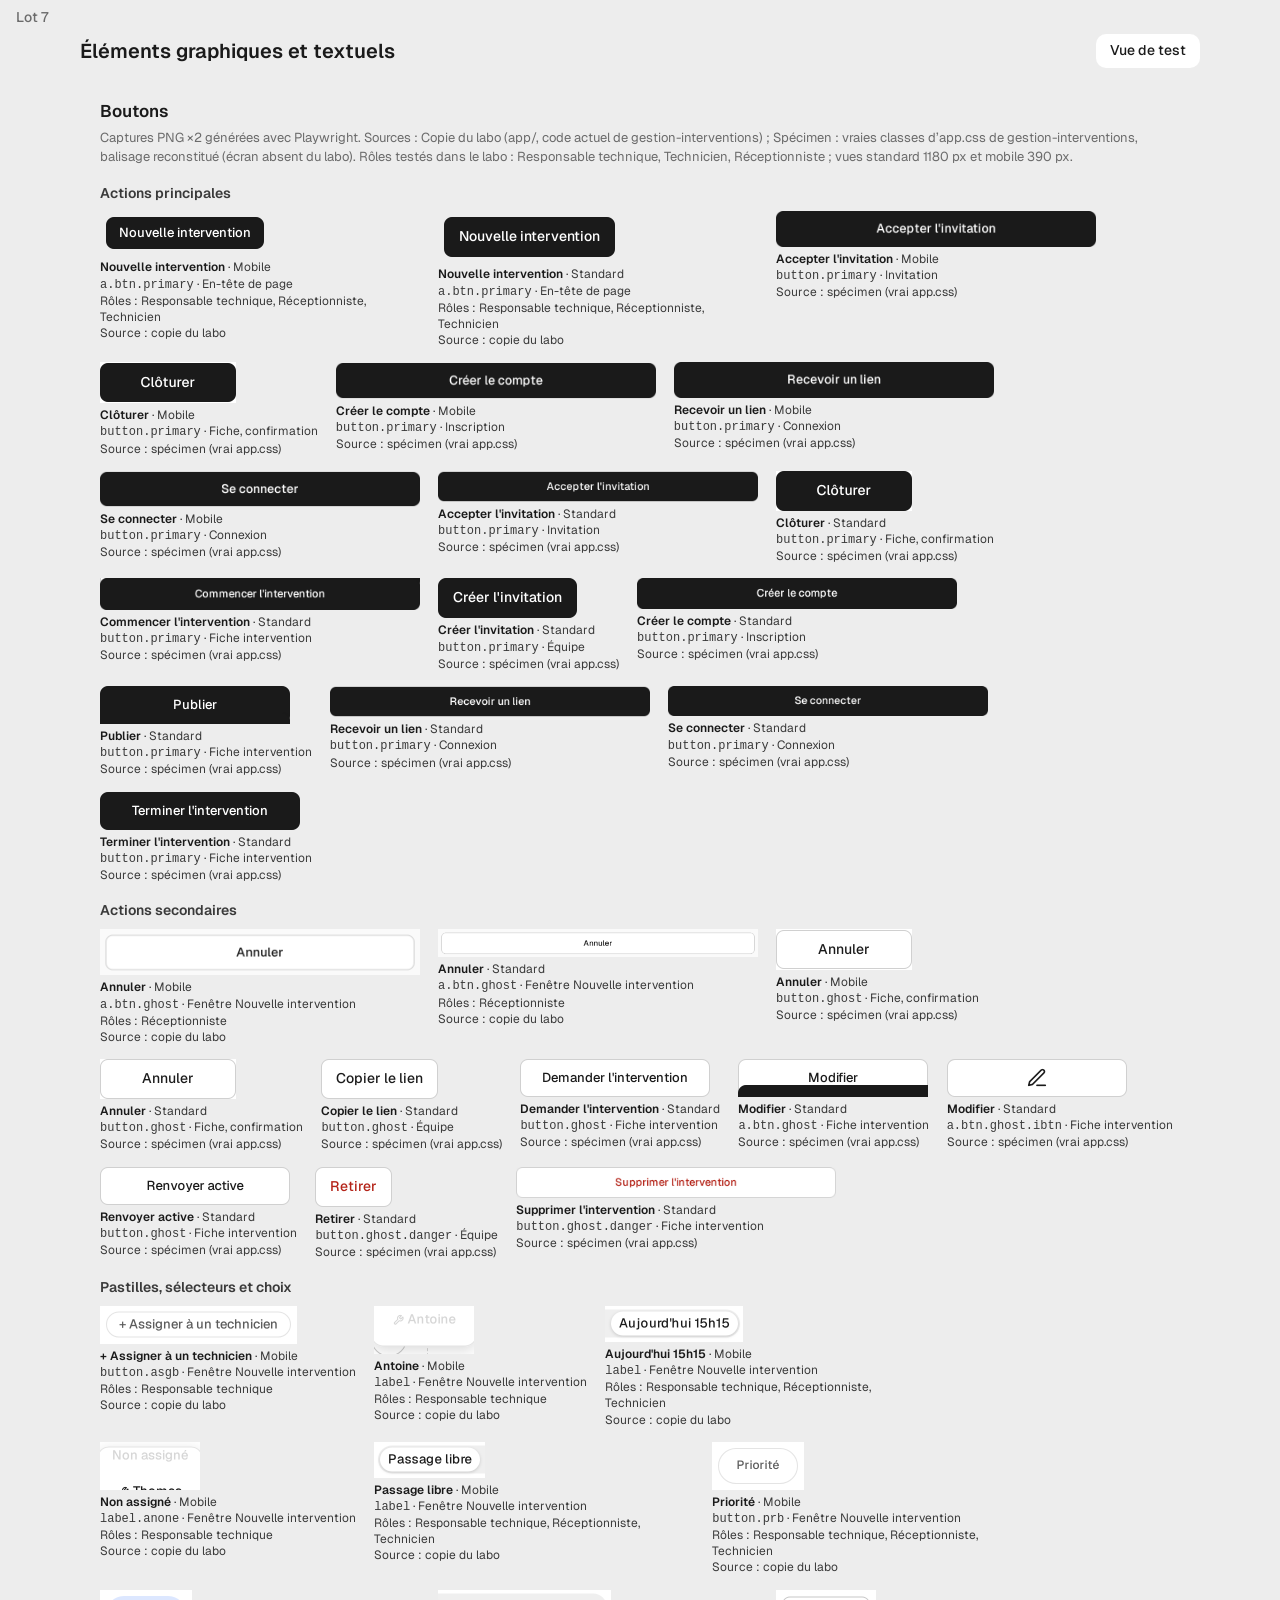
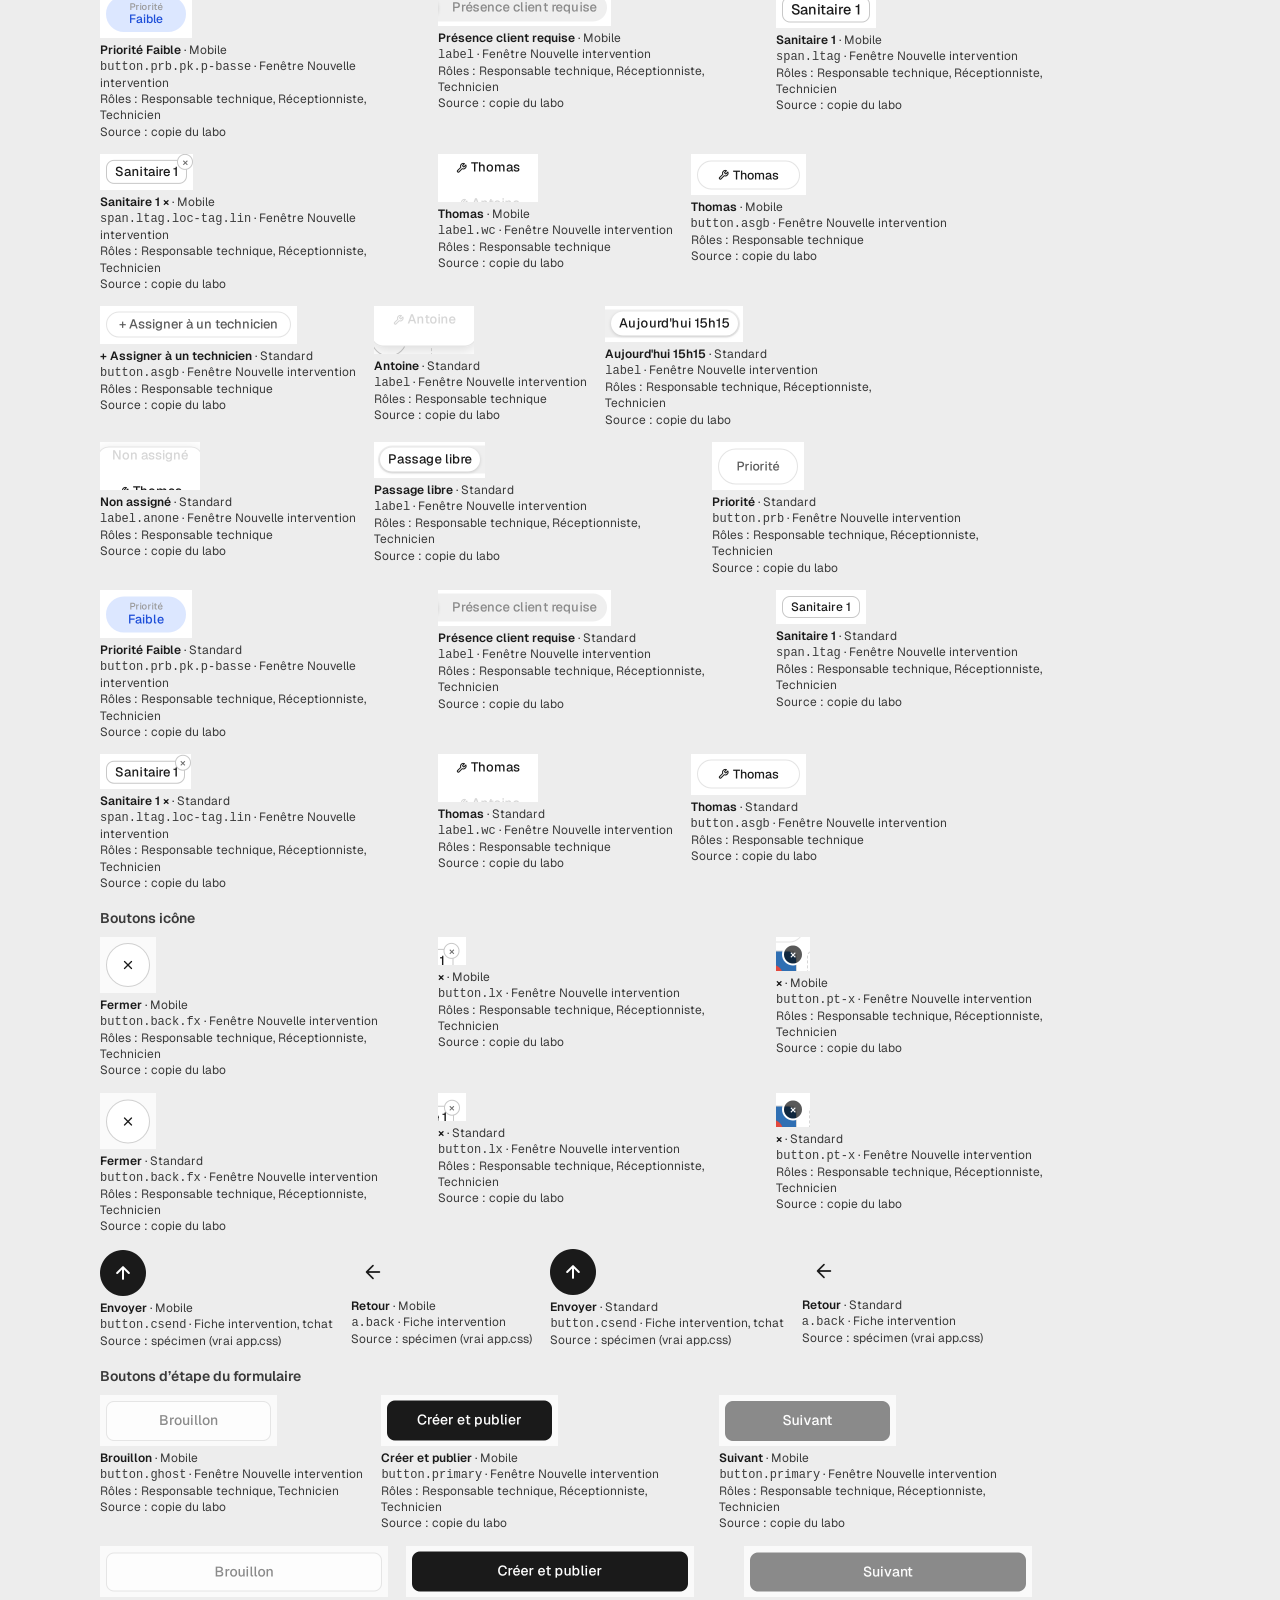
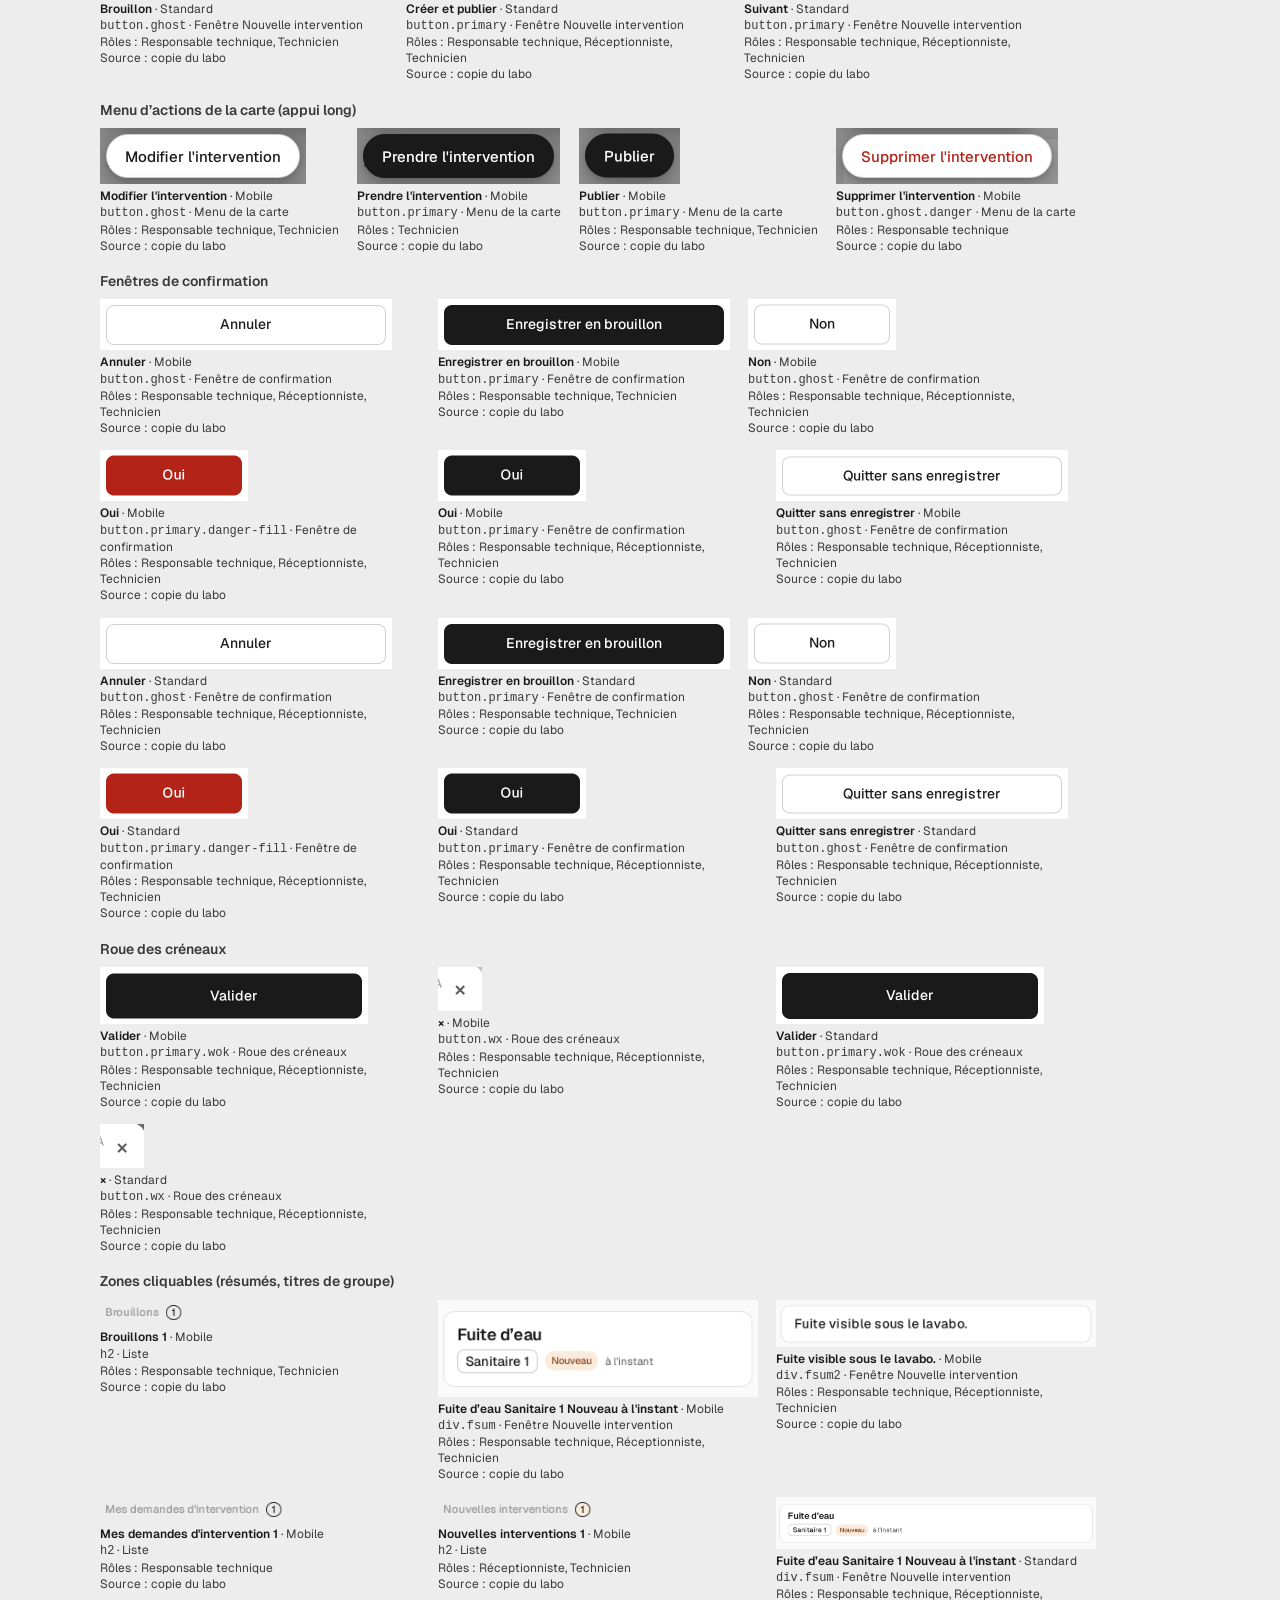
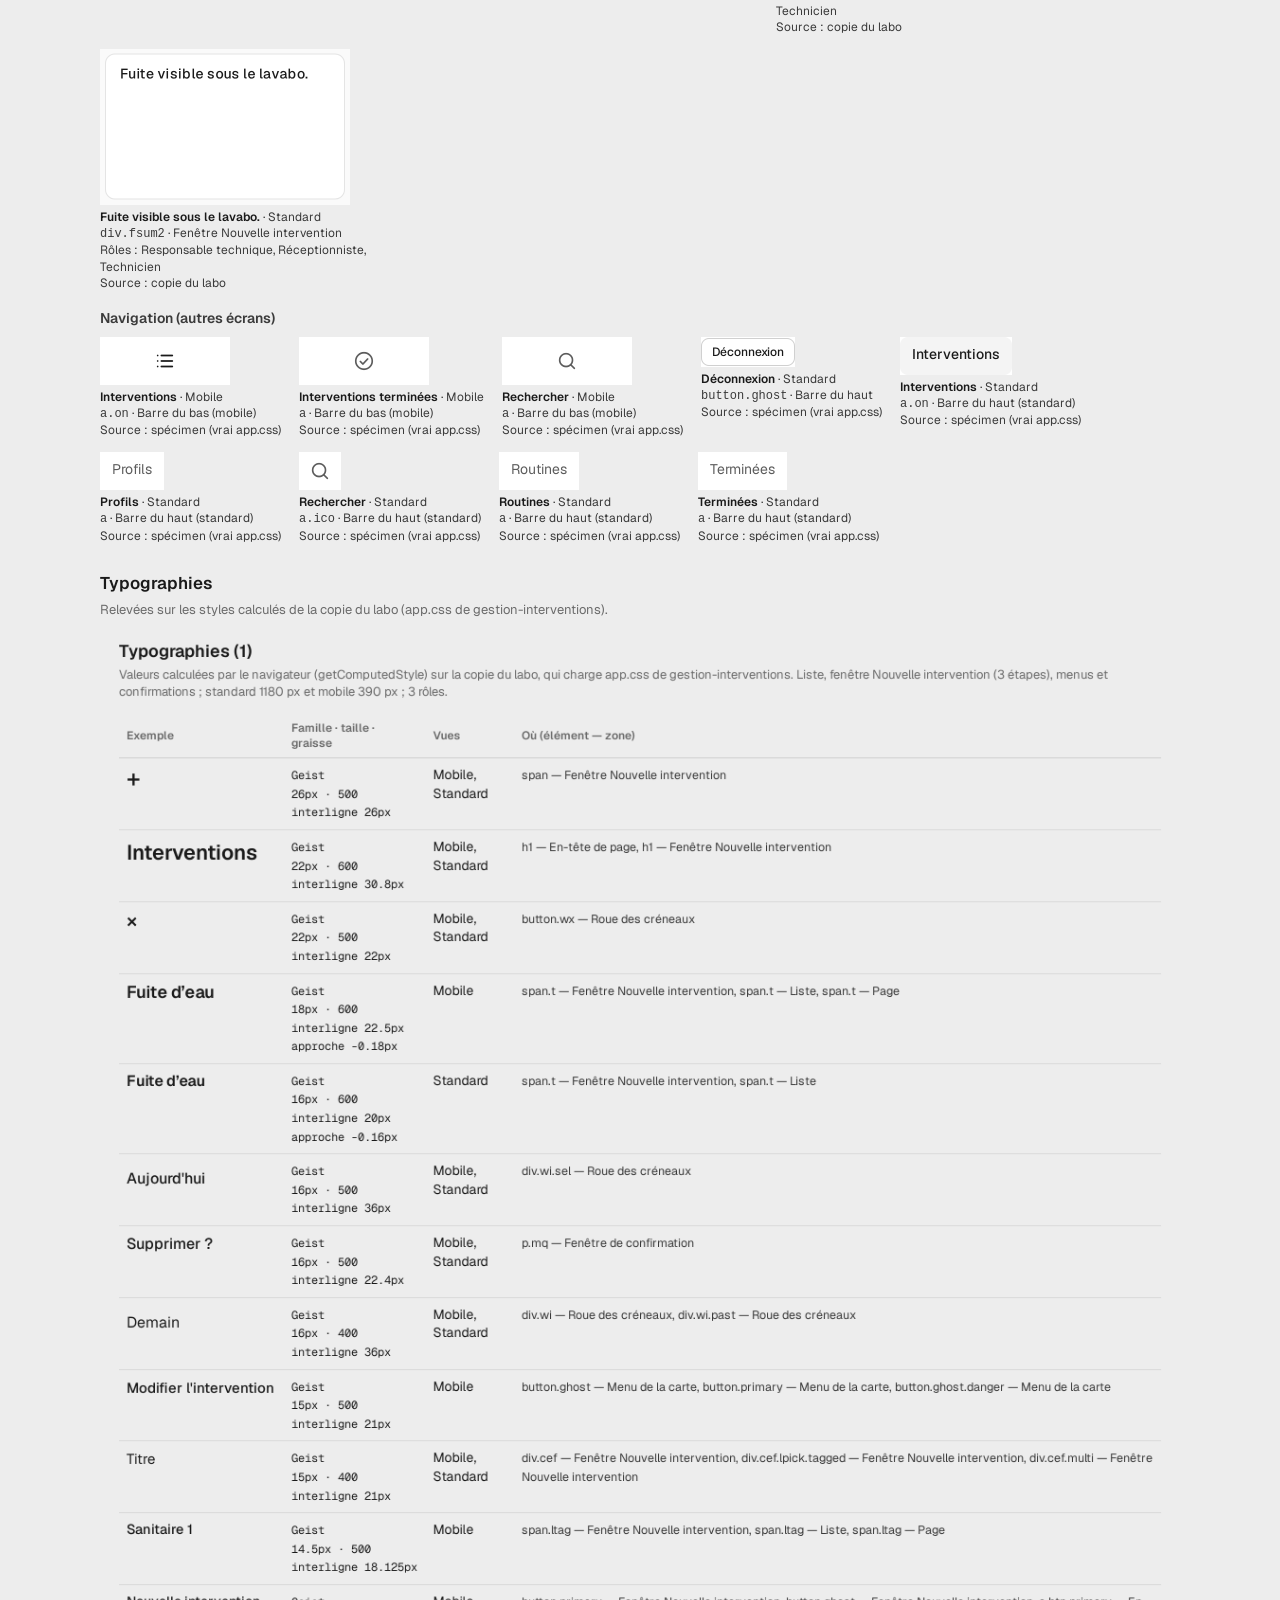
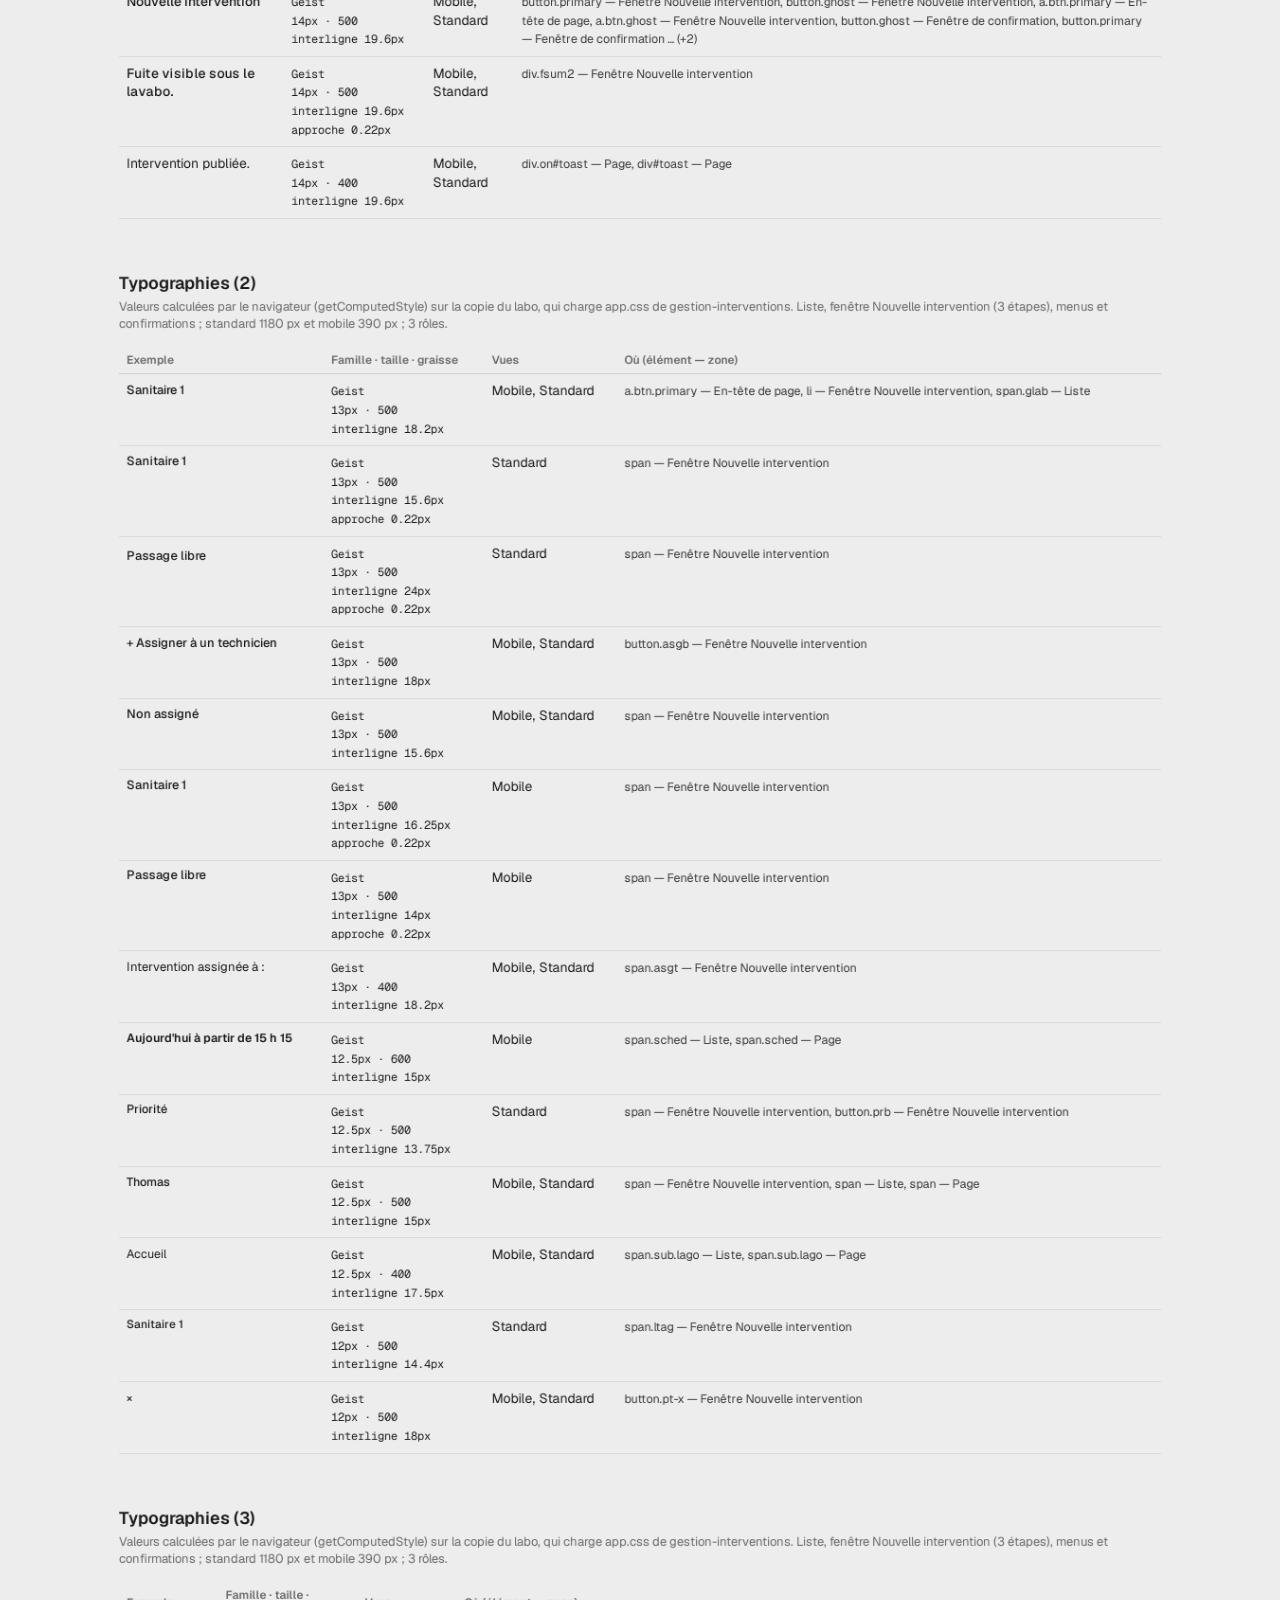
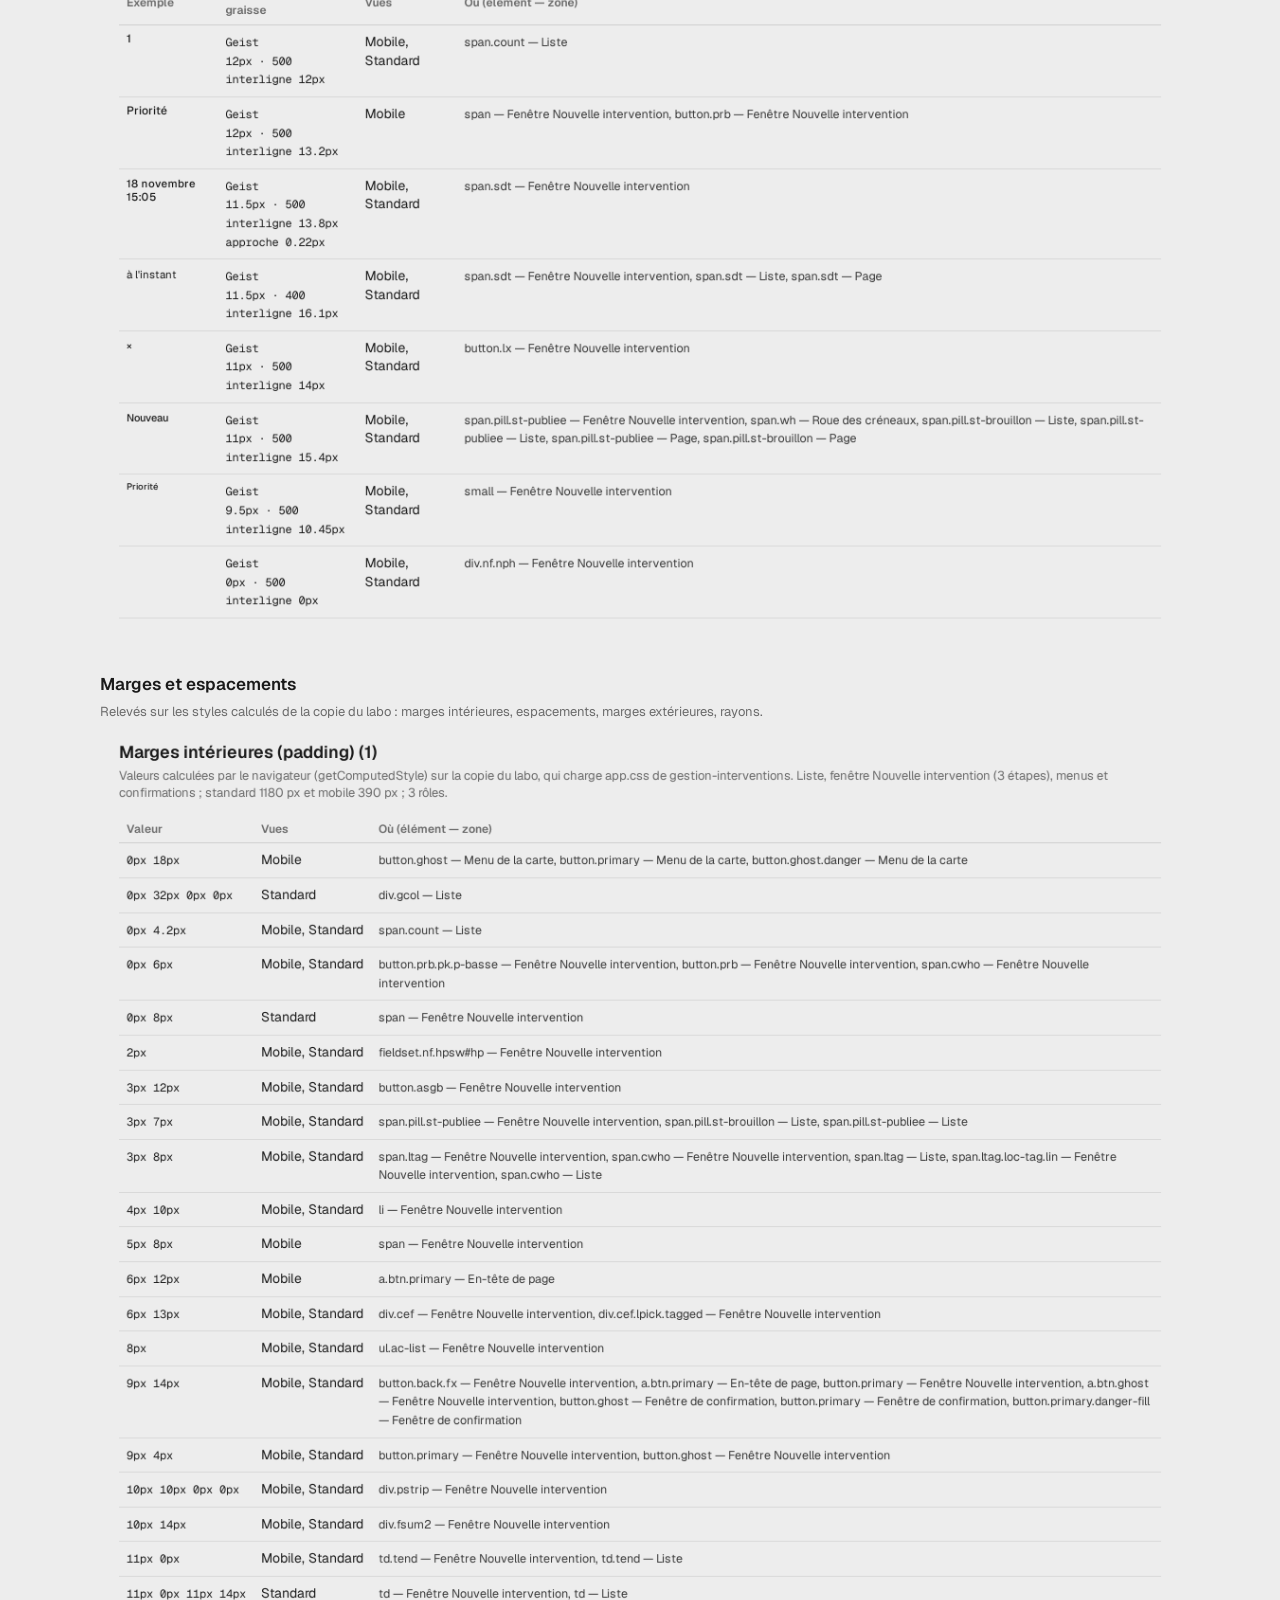
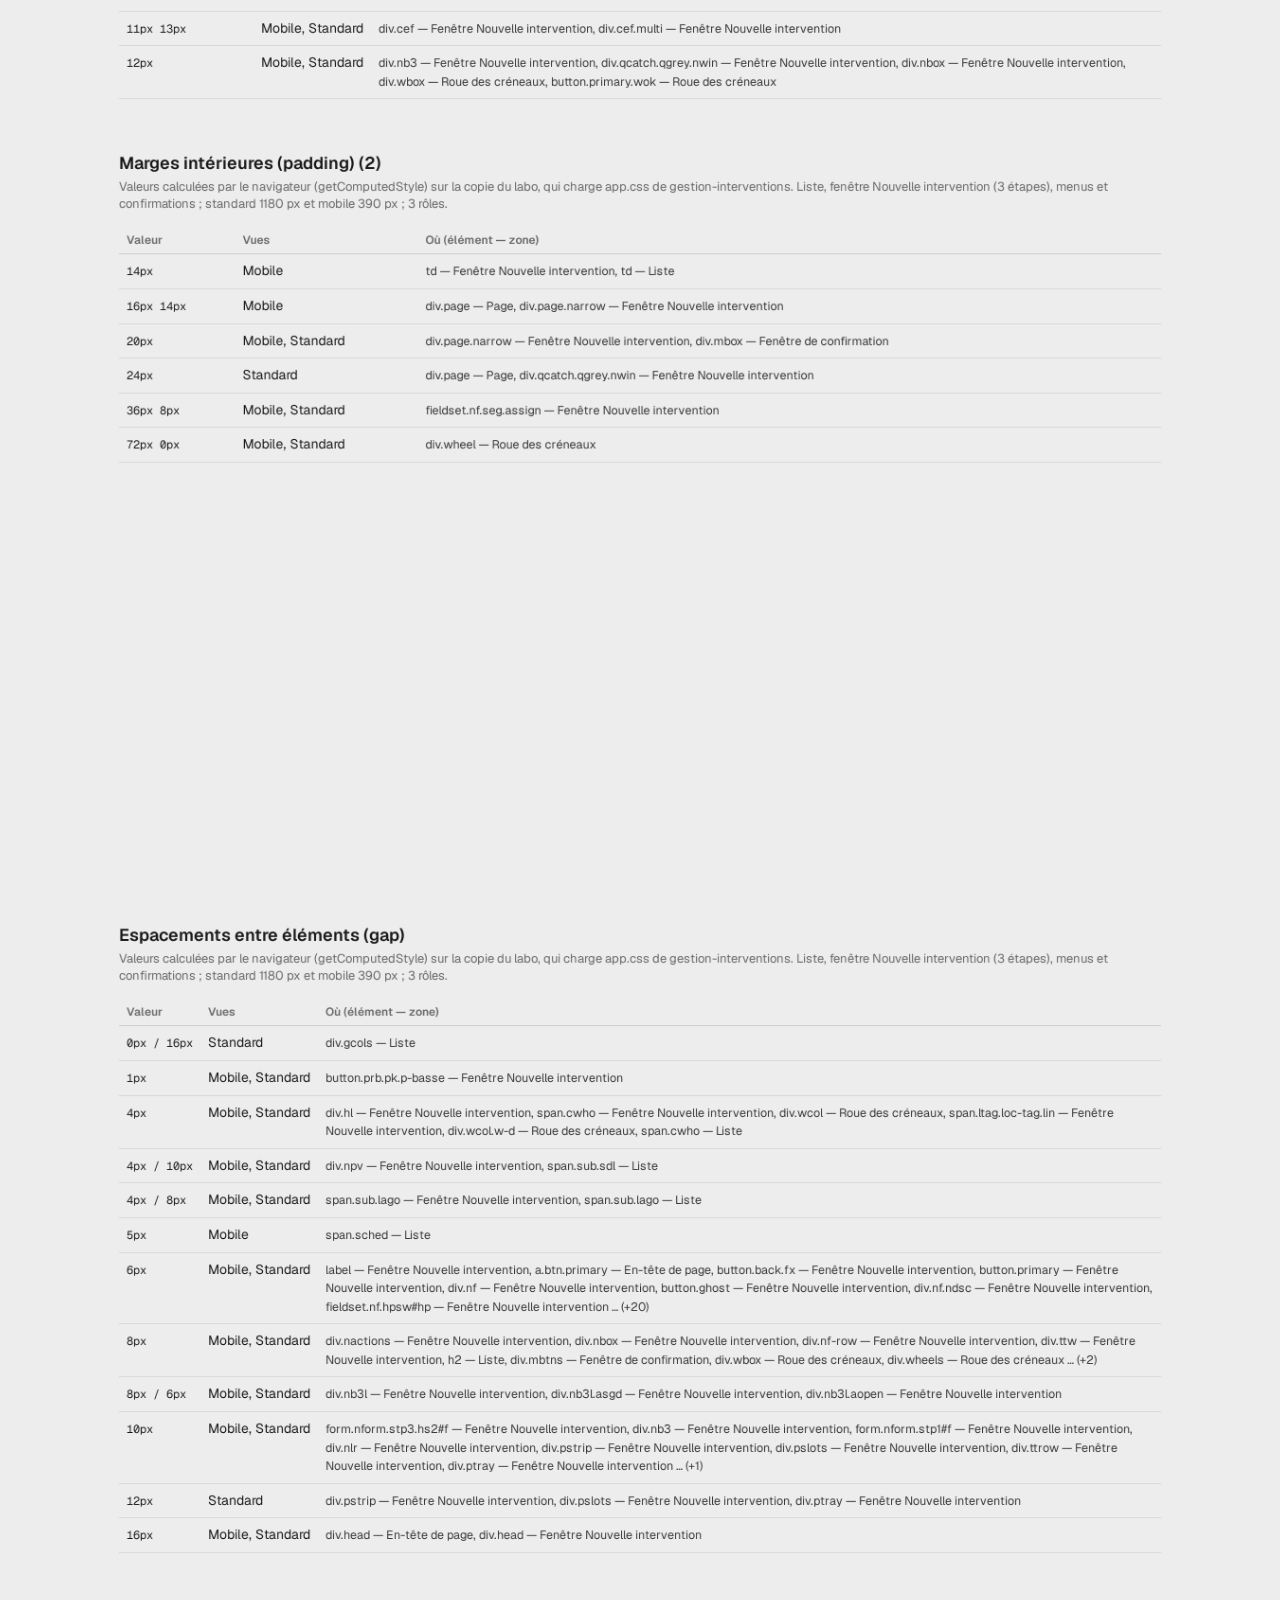
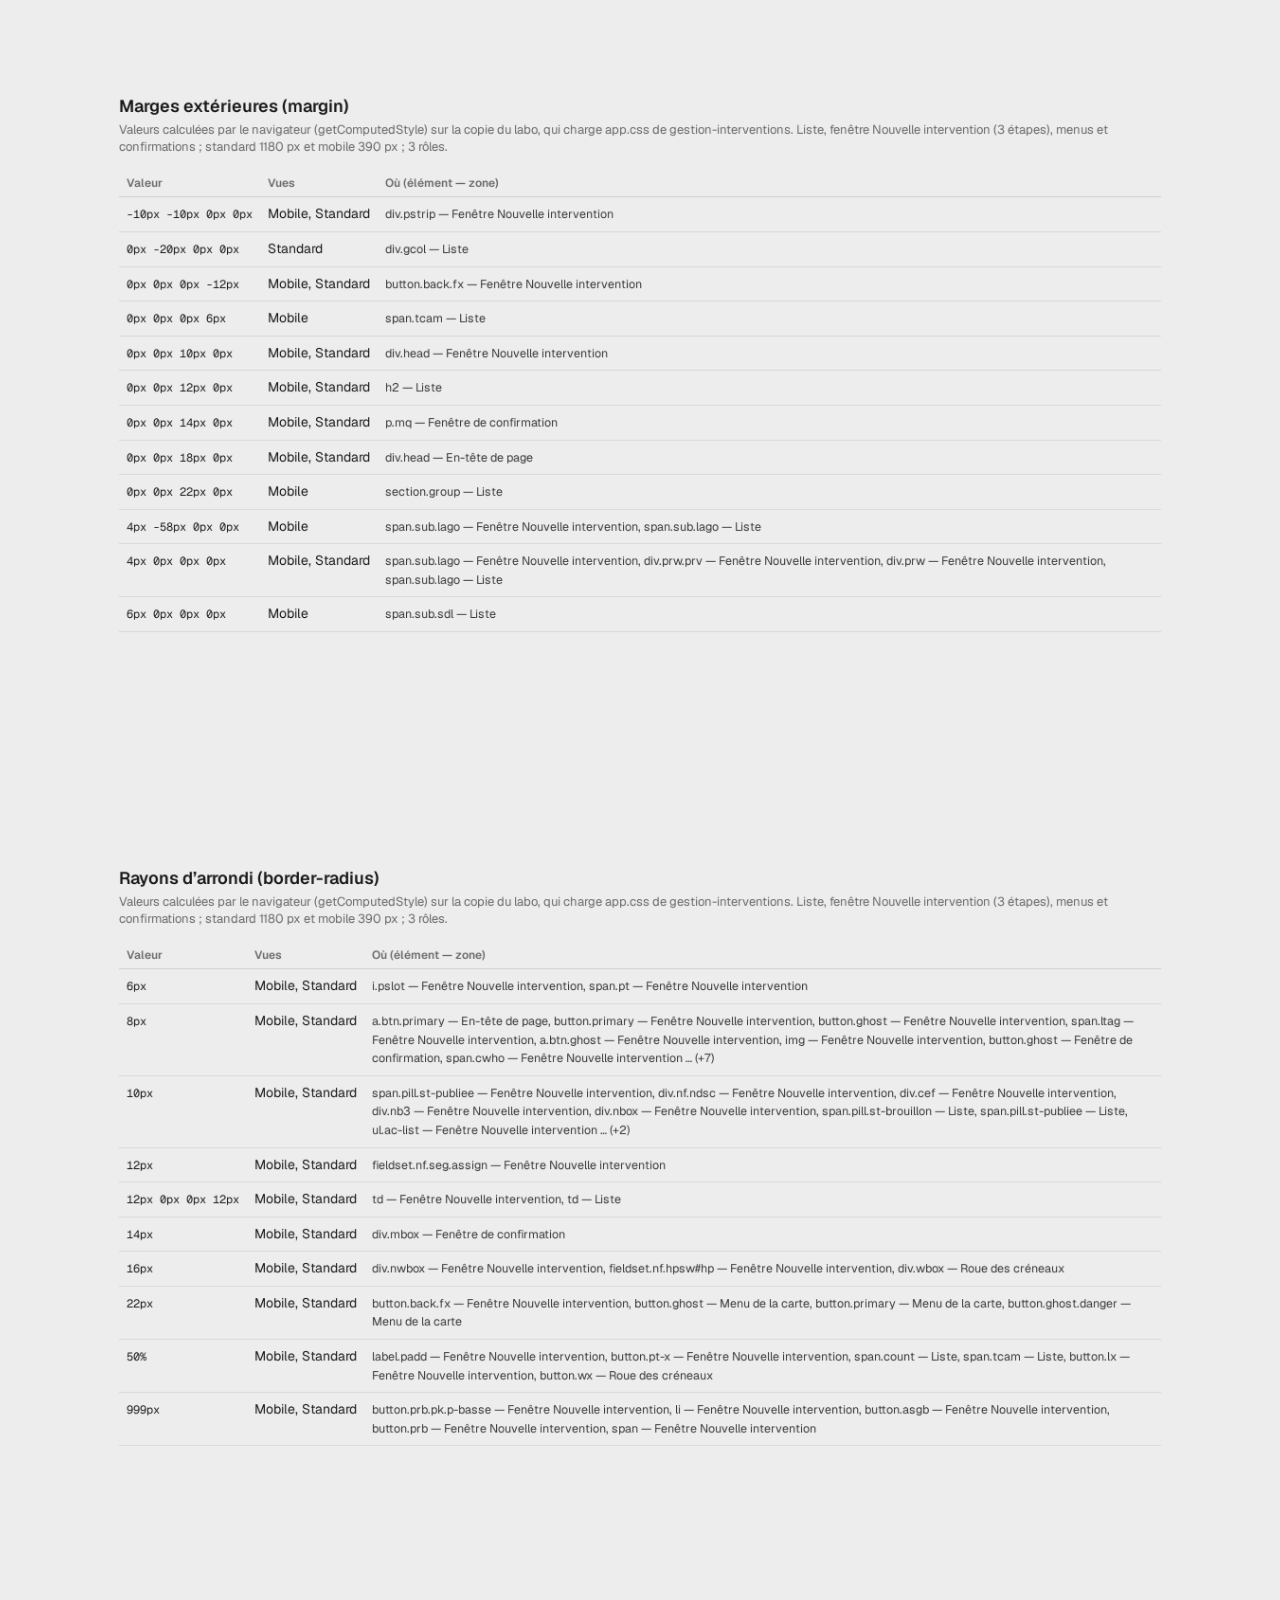
==== commit 384c9b88: "Lot 7 : clavier iPad (visualViewport), suggestions MH, menu Priorité dans le flux, taille Descriptio" ====
--- a/elements.html
+++ b/elements.html
@@ -13,8 +13,9 @@
 h2{font-size:17px;font-weight:600;margin:28px 0 6px}
 h3{font-size:14px;font-weight:600;margin:18px 0 8px;color:#3A3A3A}
 #lotv{position:absolute;top:8px;left:16px;font-size:14px;font-weight:500;color:#6B6B6B}
-.top{display:flex;align-items:center;justify-content:space-between;max-width:1160px;margin:0 auto;padding:34px 20px 0}
+.top{display:flex;flex-wrap:wrap;gap:8px;align-items:center;justify-content:space-between;max-width:1160px;margin:0 auto;padding:34px 20px 0}
 .nav{display:flex;gap:8px}
+.back{white-space:nowrap}
 .back{color:#1A1A1A;font-weight:500;font-size:14px;background:#fff;border-radius:10px;padding:7px 14px;text-decoration:none}
 main{max-width:1120px;margin:0 auto;padding:4px 20px 40px}
 .muted{color:#6B6B6B;font-size:13px;margin:0}
@@ -27,7 +28,7 @@
 </style>
 </head>
 <body>
-<div id="lotv">Lot 6</div>
+<div id="lotv">Lot 7</div>
 <div class="top"><h1>Éléments graphiques et textuels</h1><div class="nav"><a class="back" href="test.html">Vue de test</a></div></div>
 <main id="el"><p class="muted">Chargement…</p></main>
 <script>
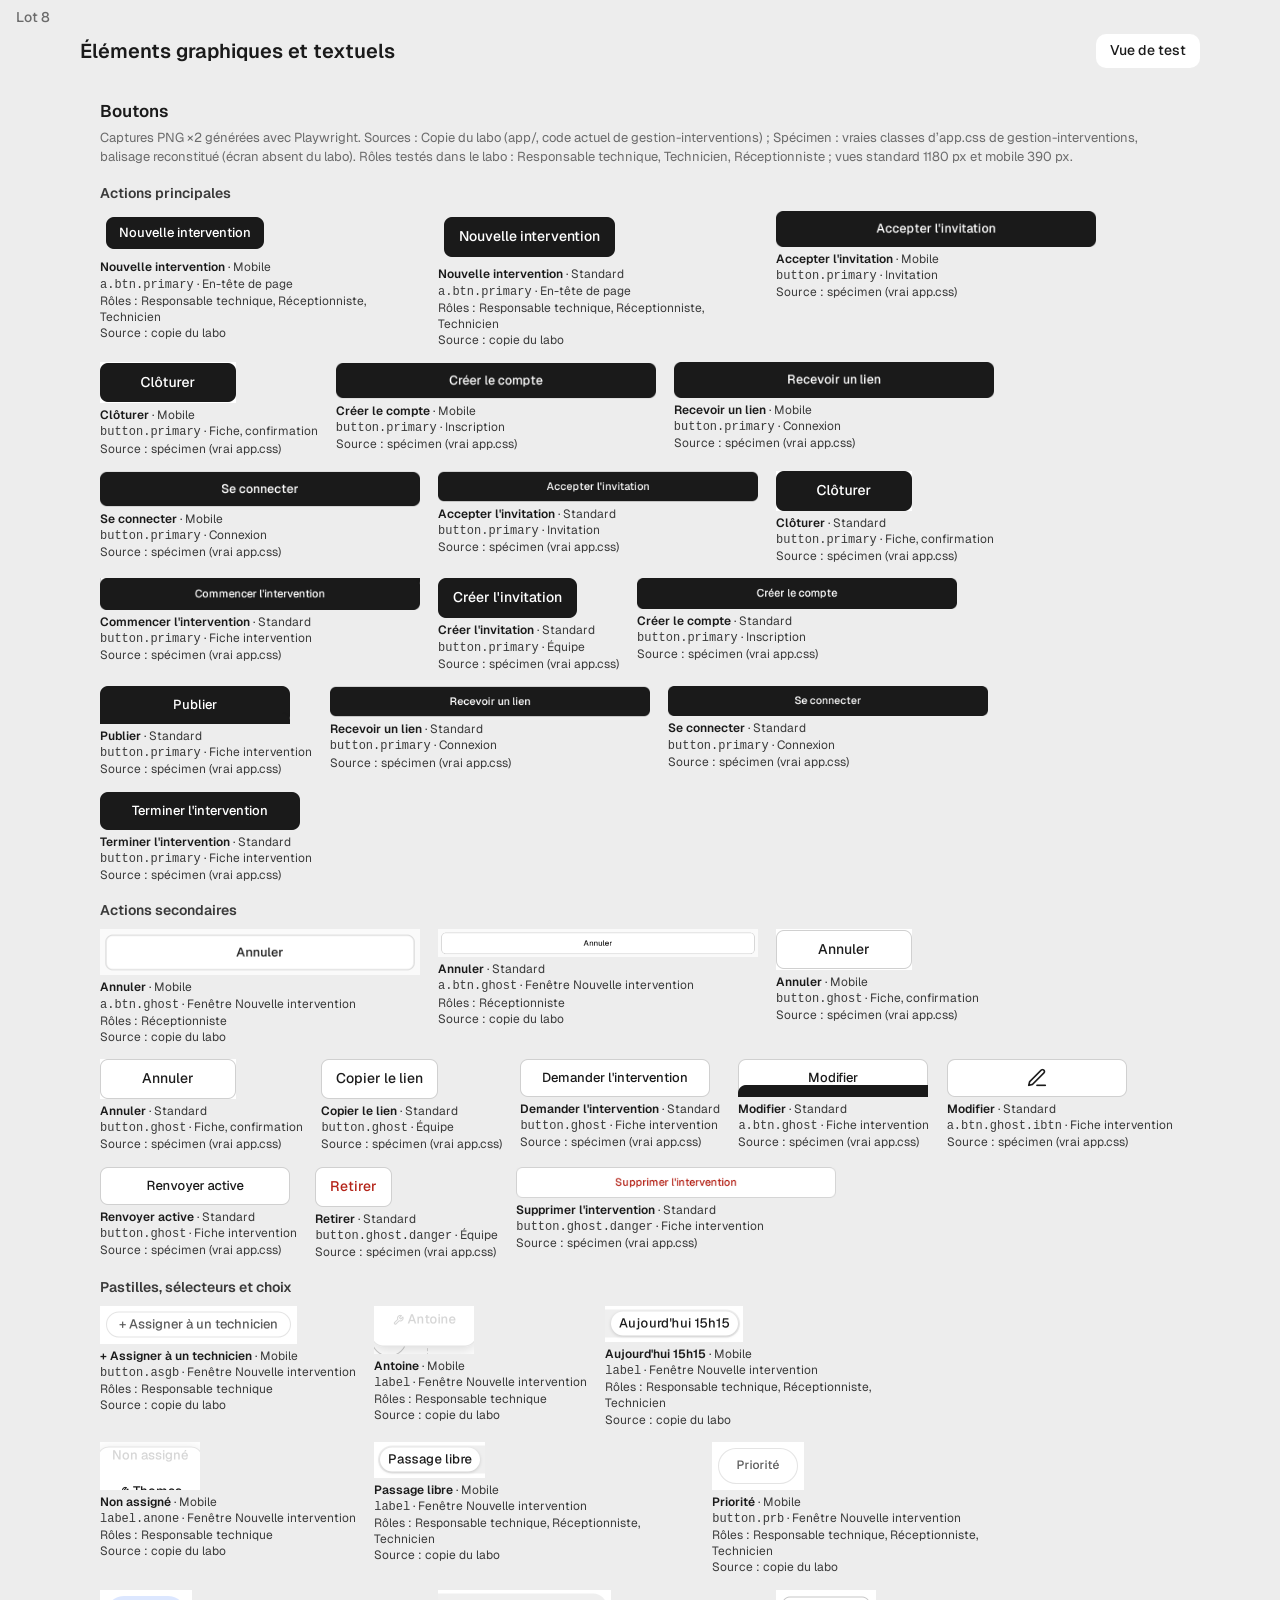
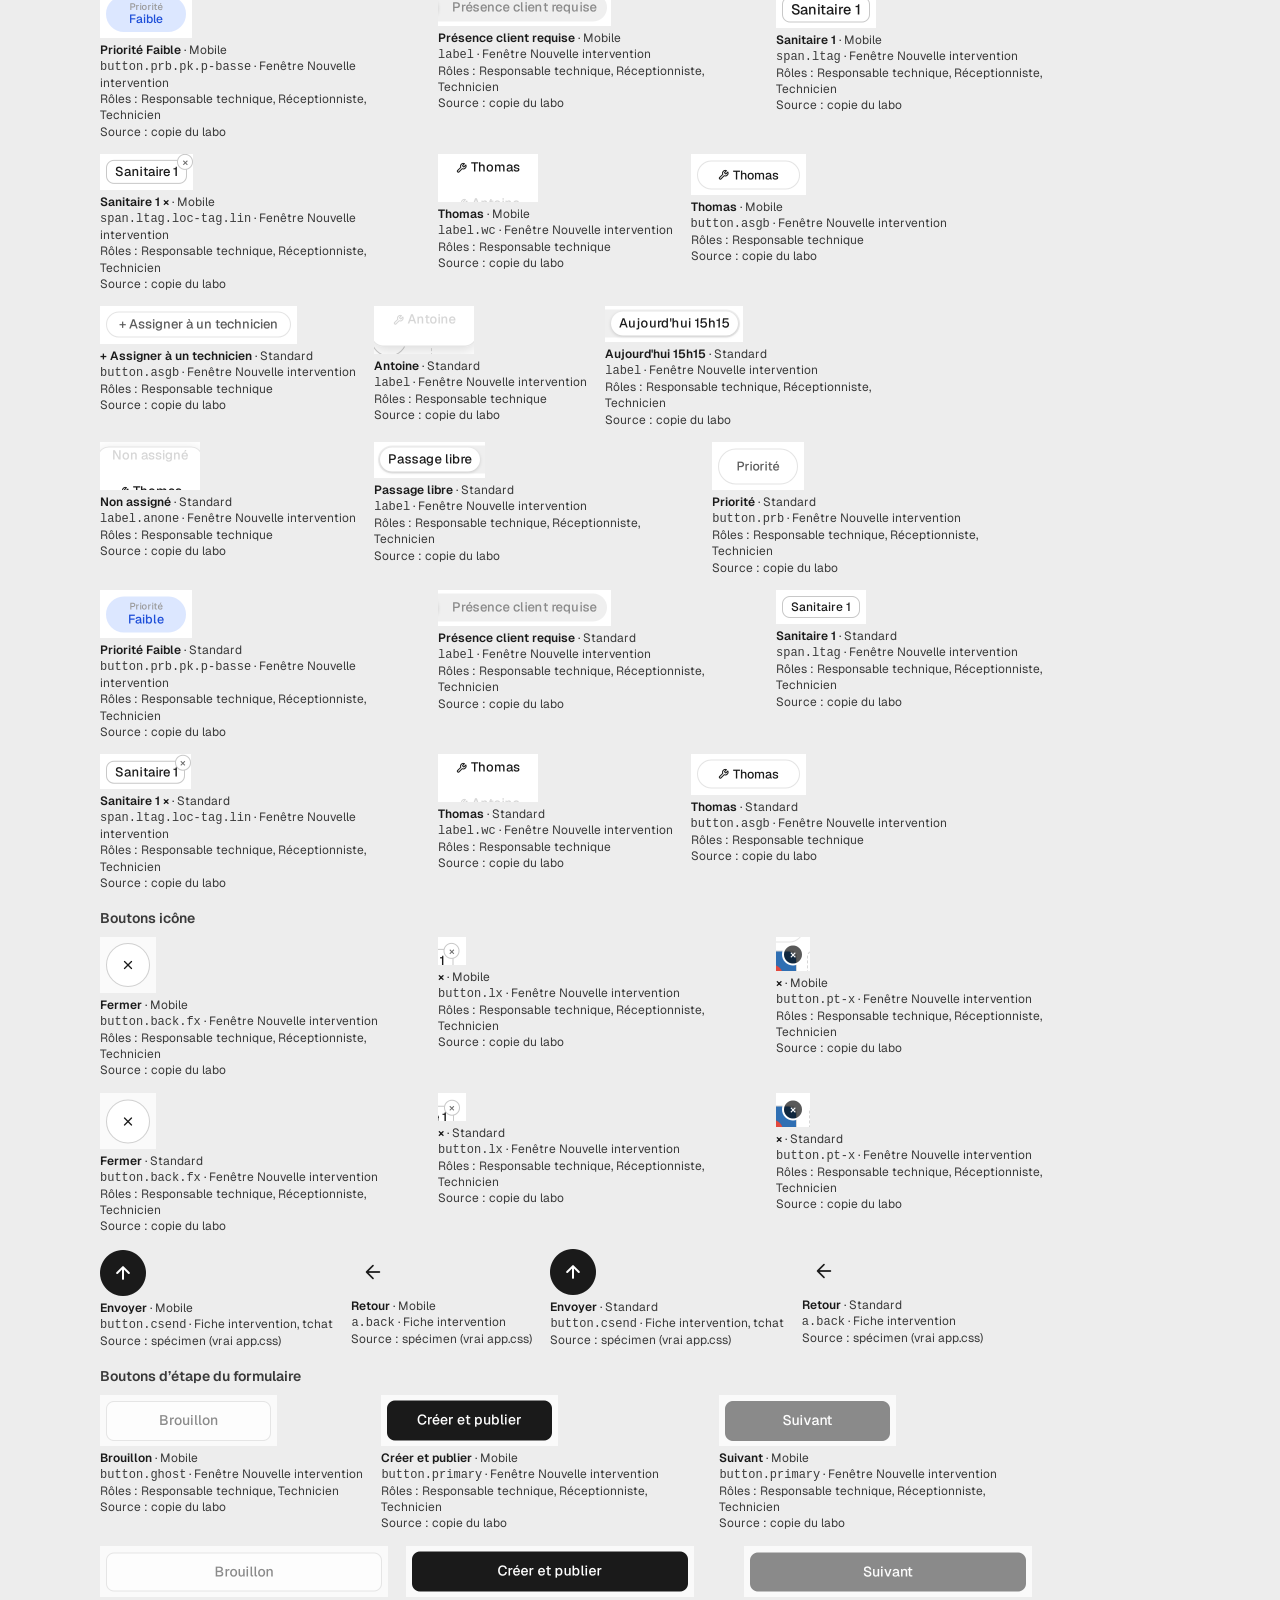
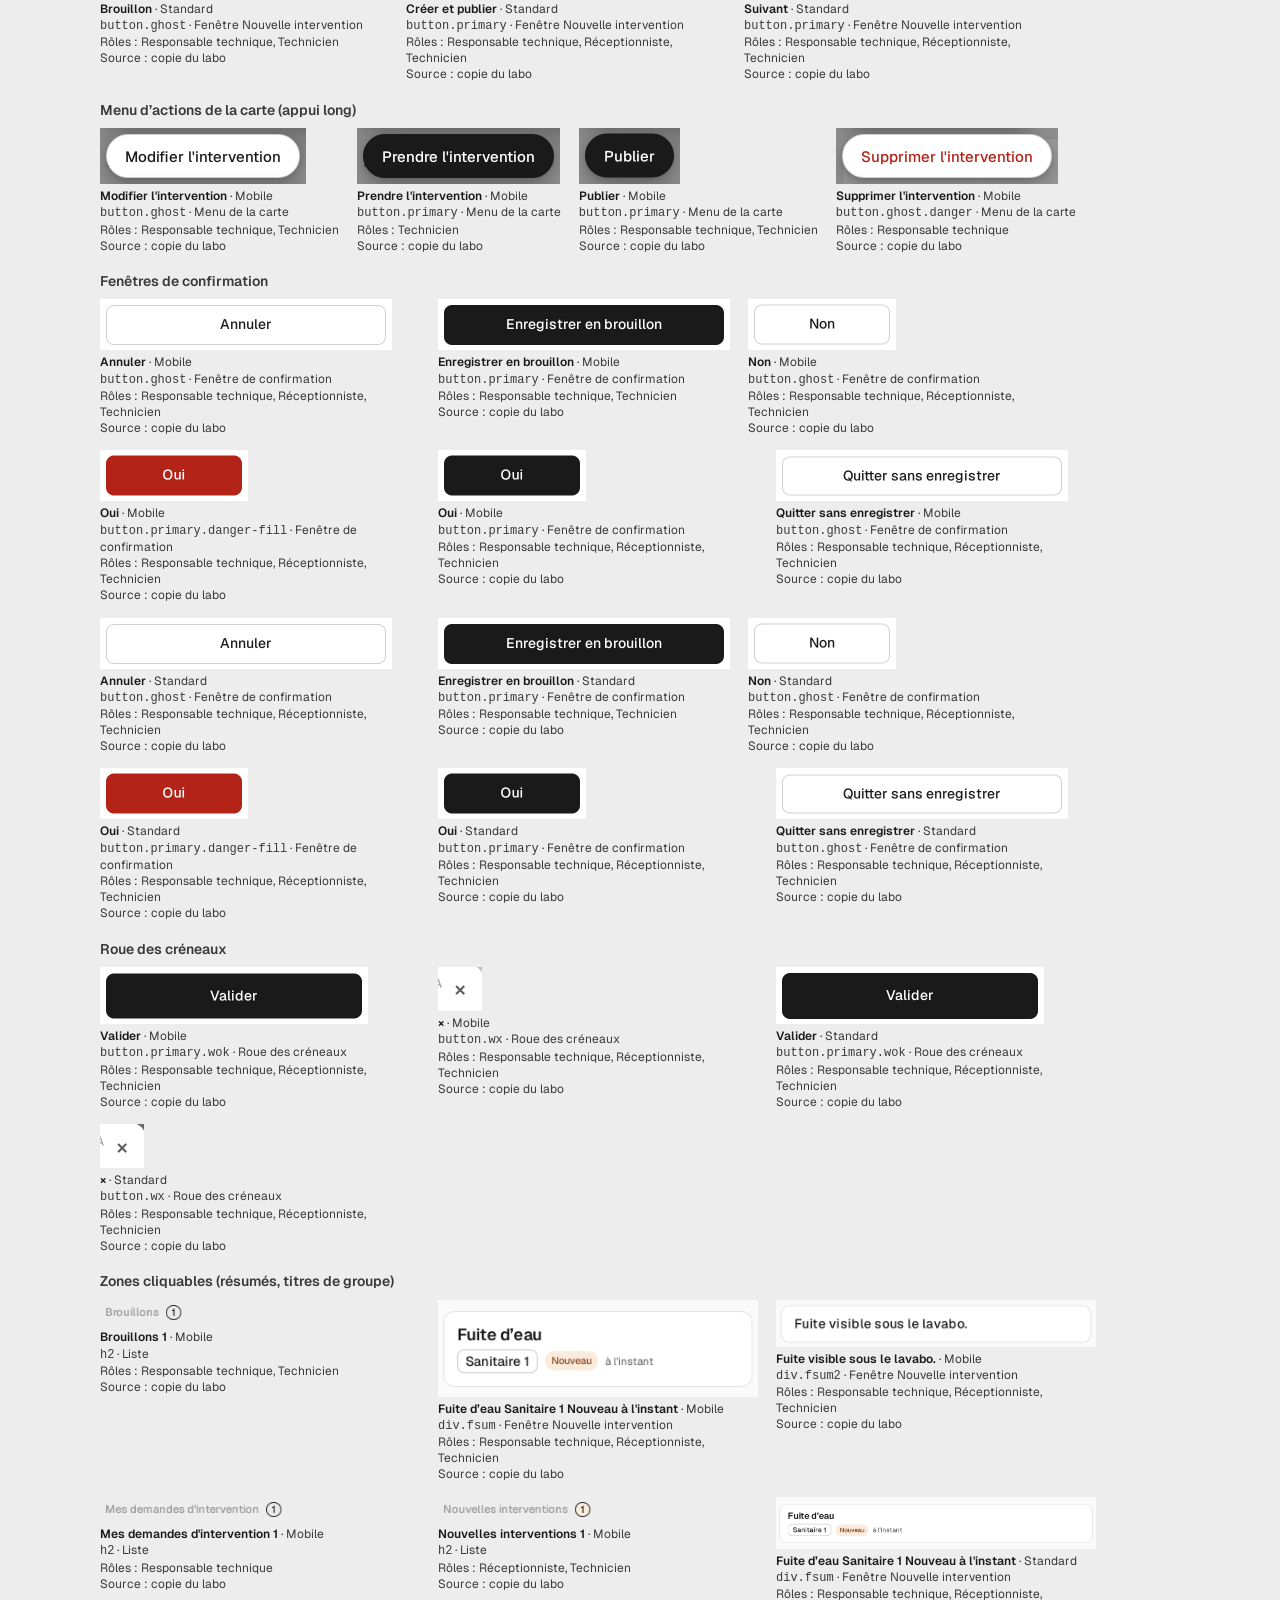
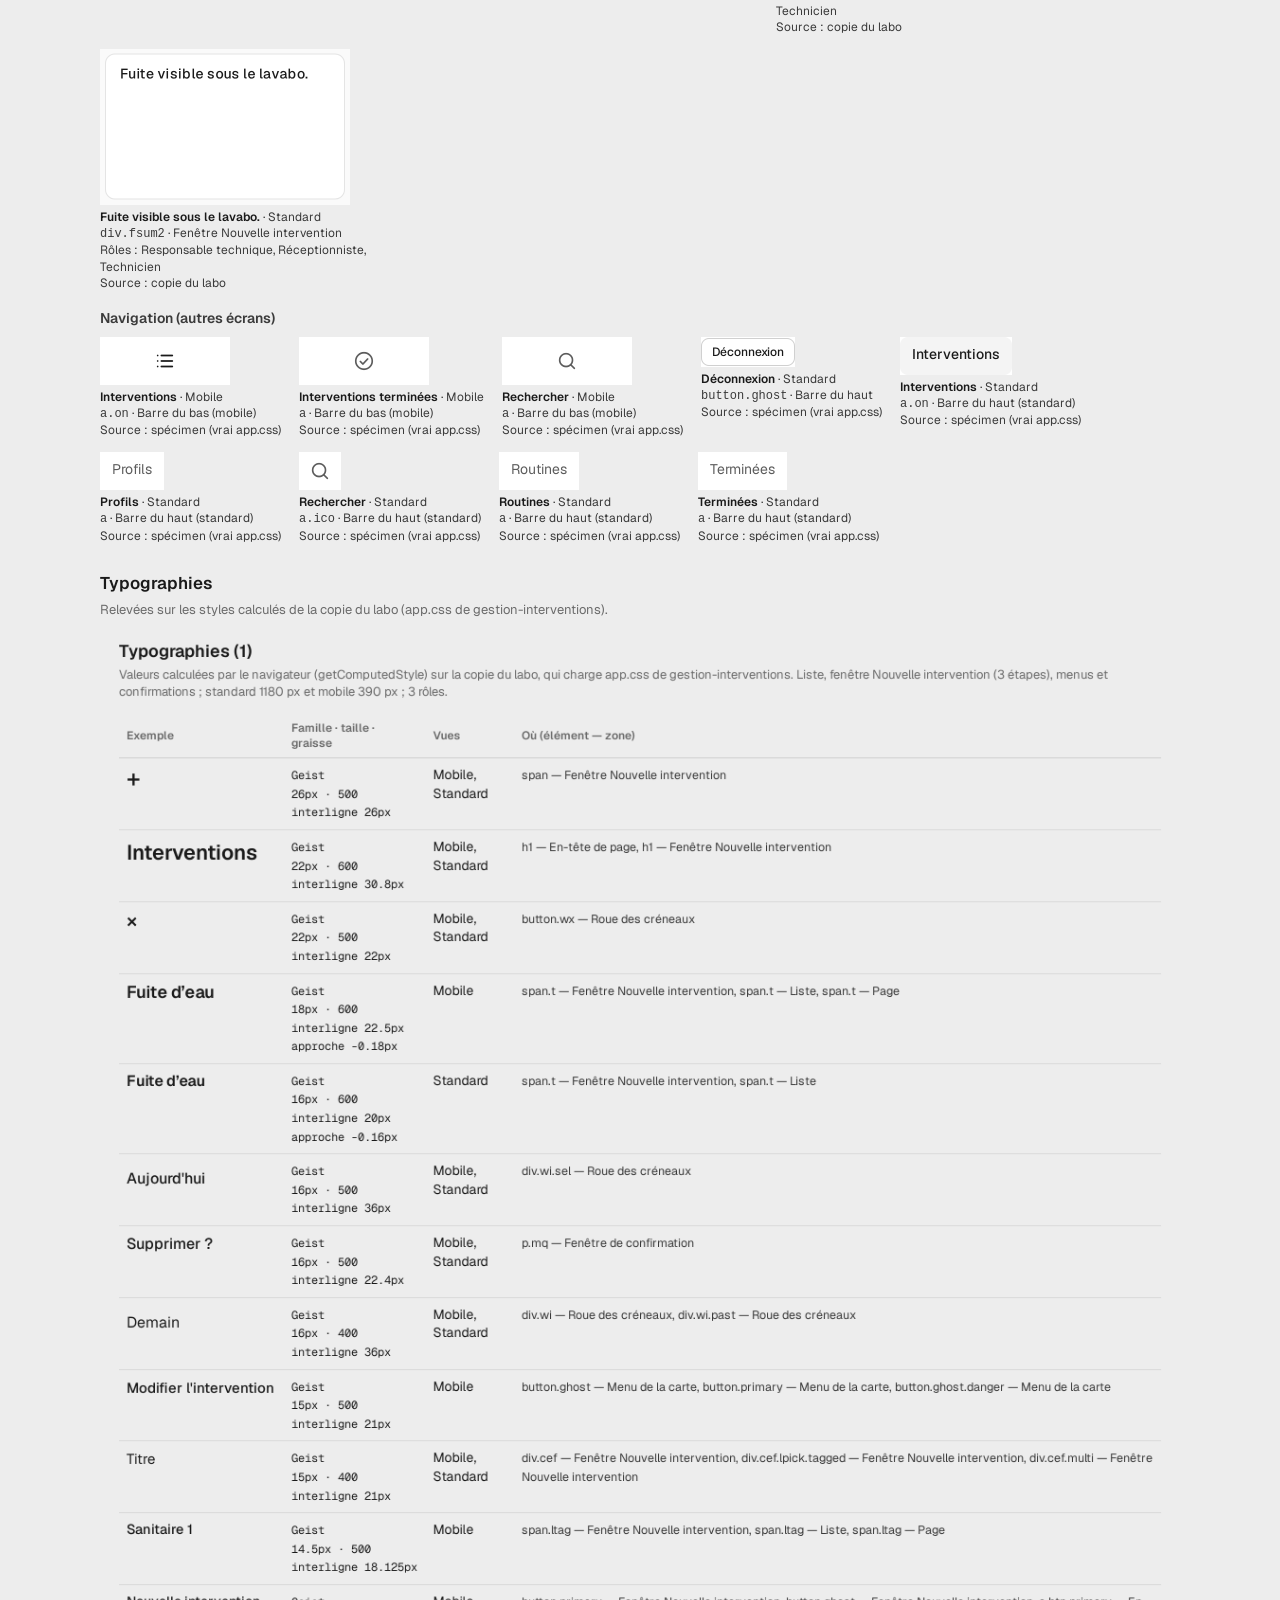
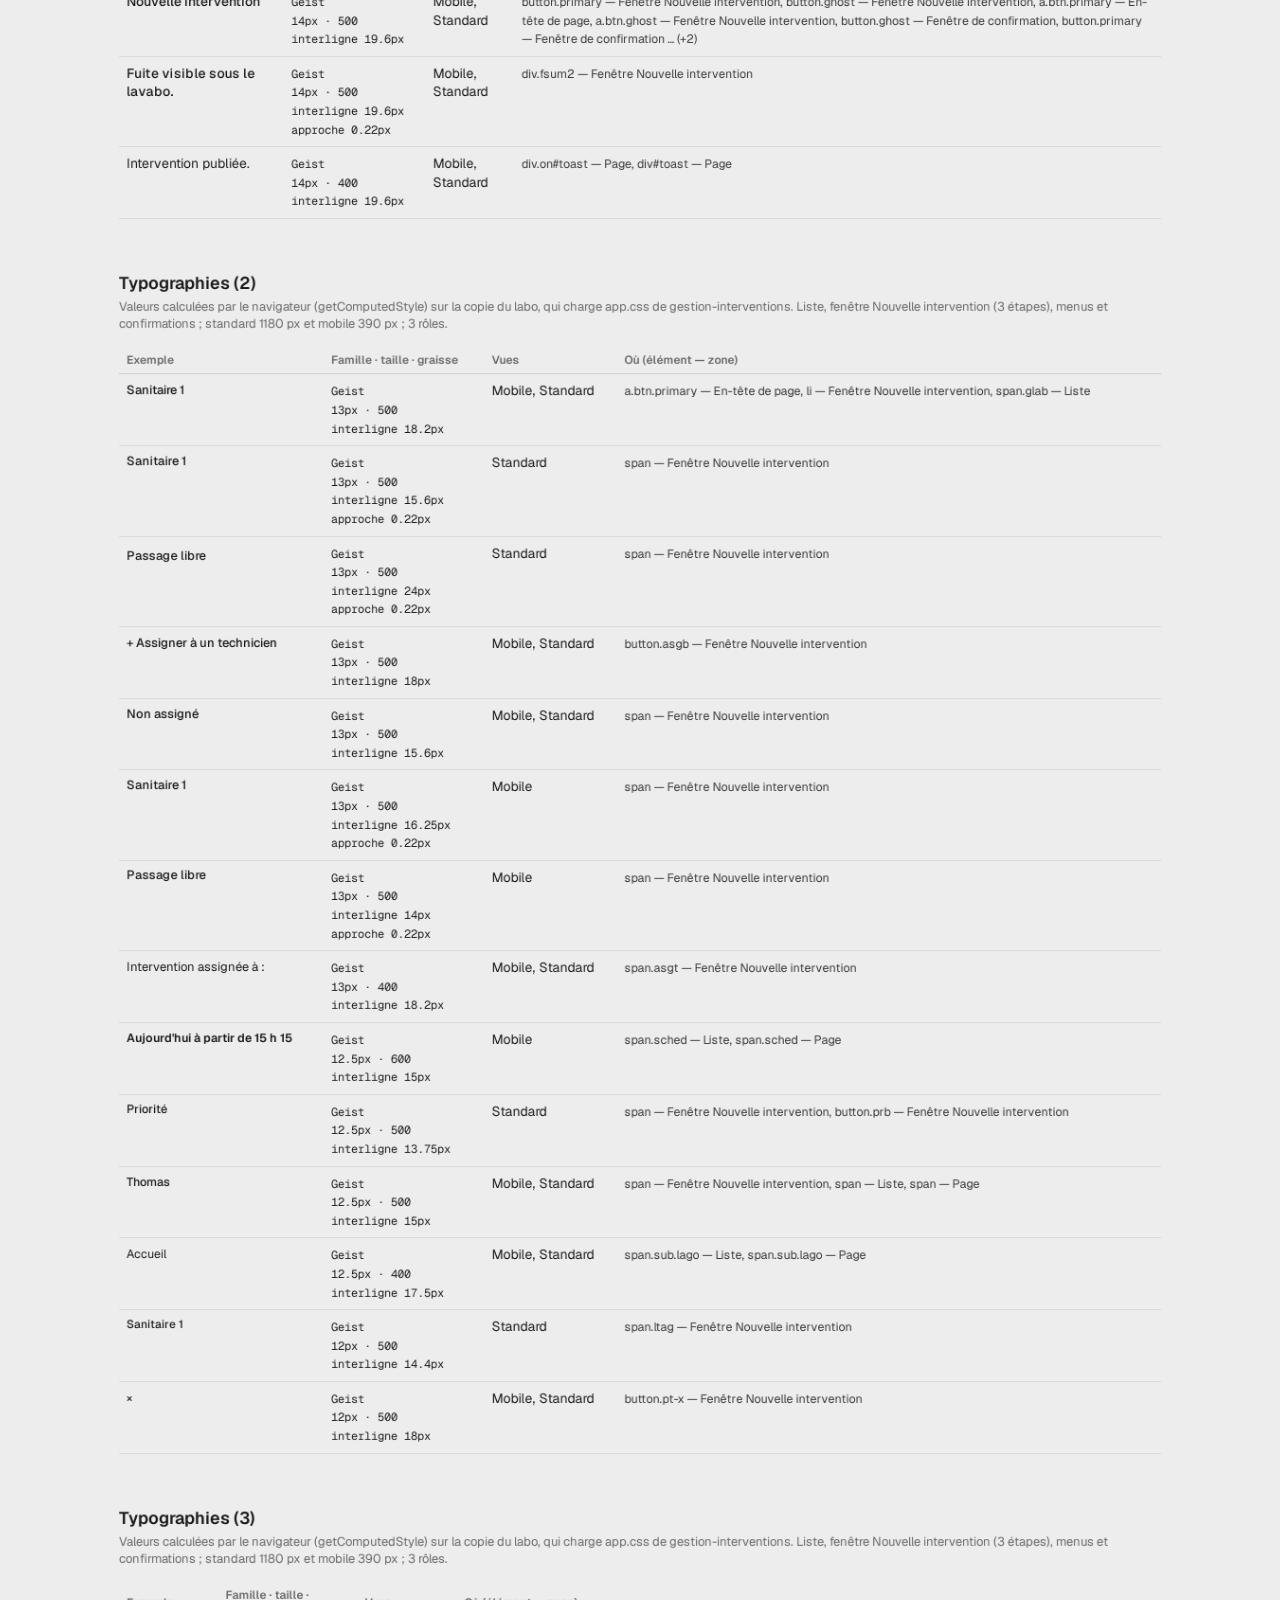
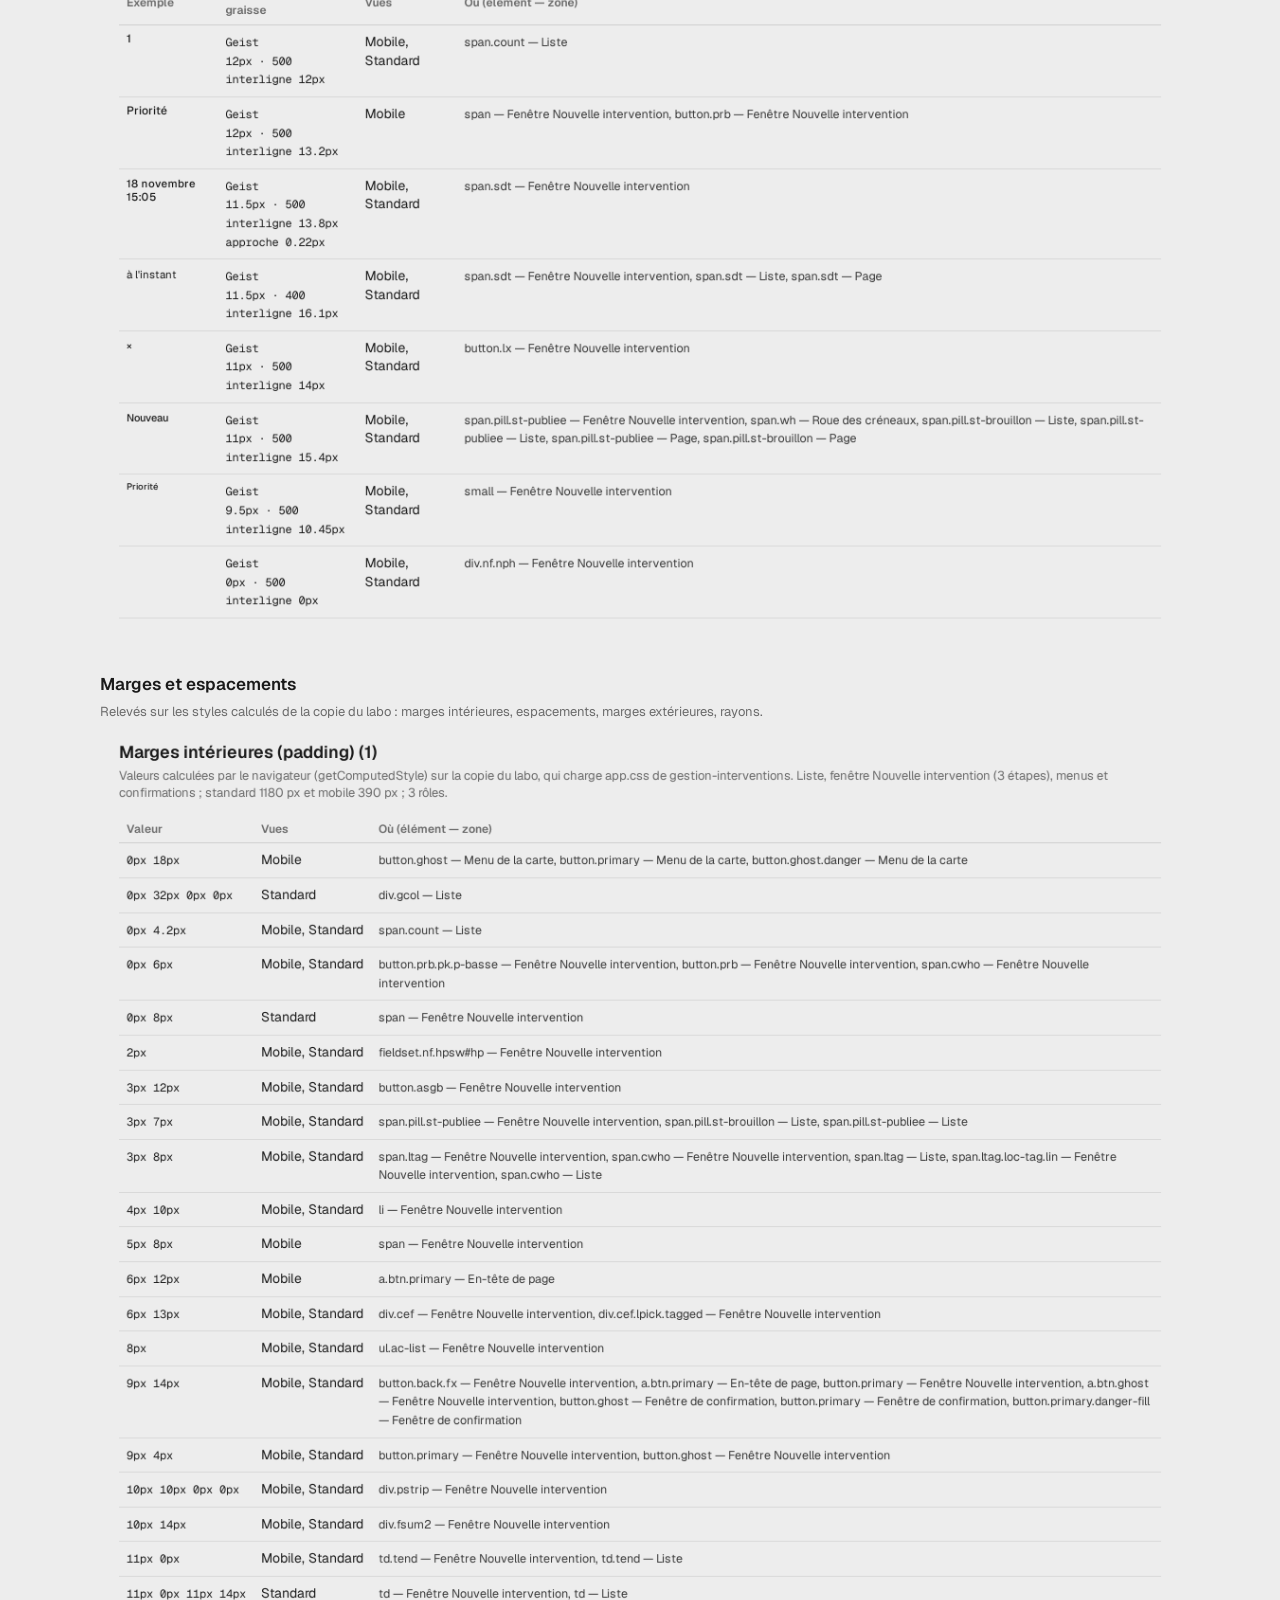
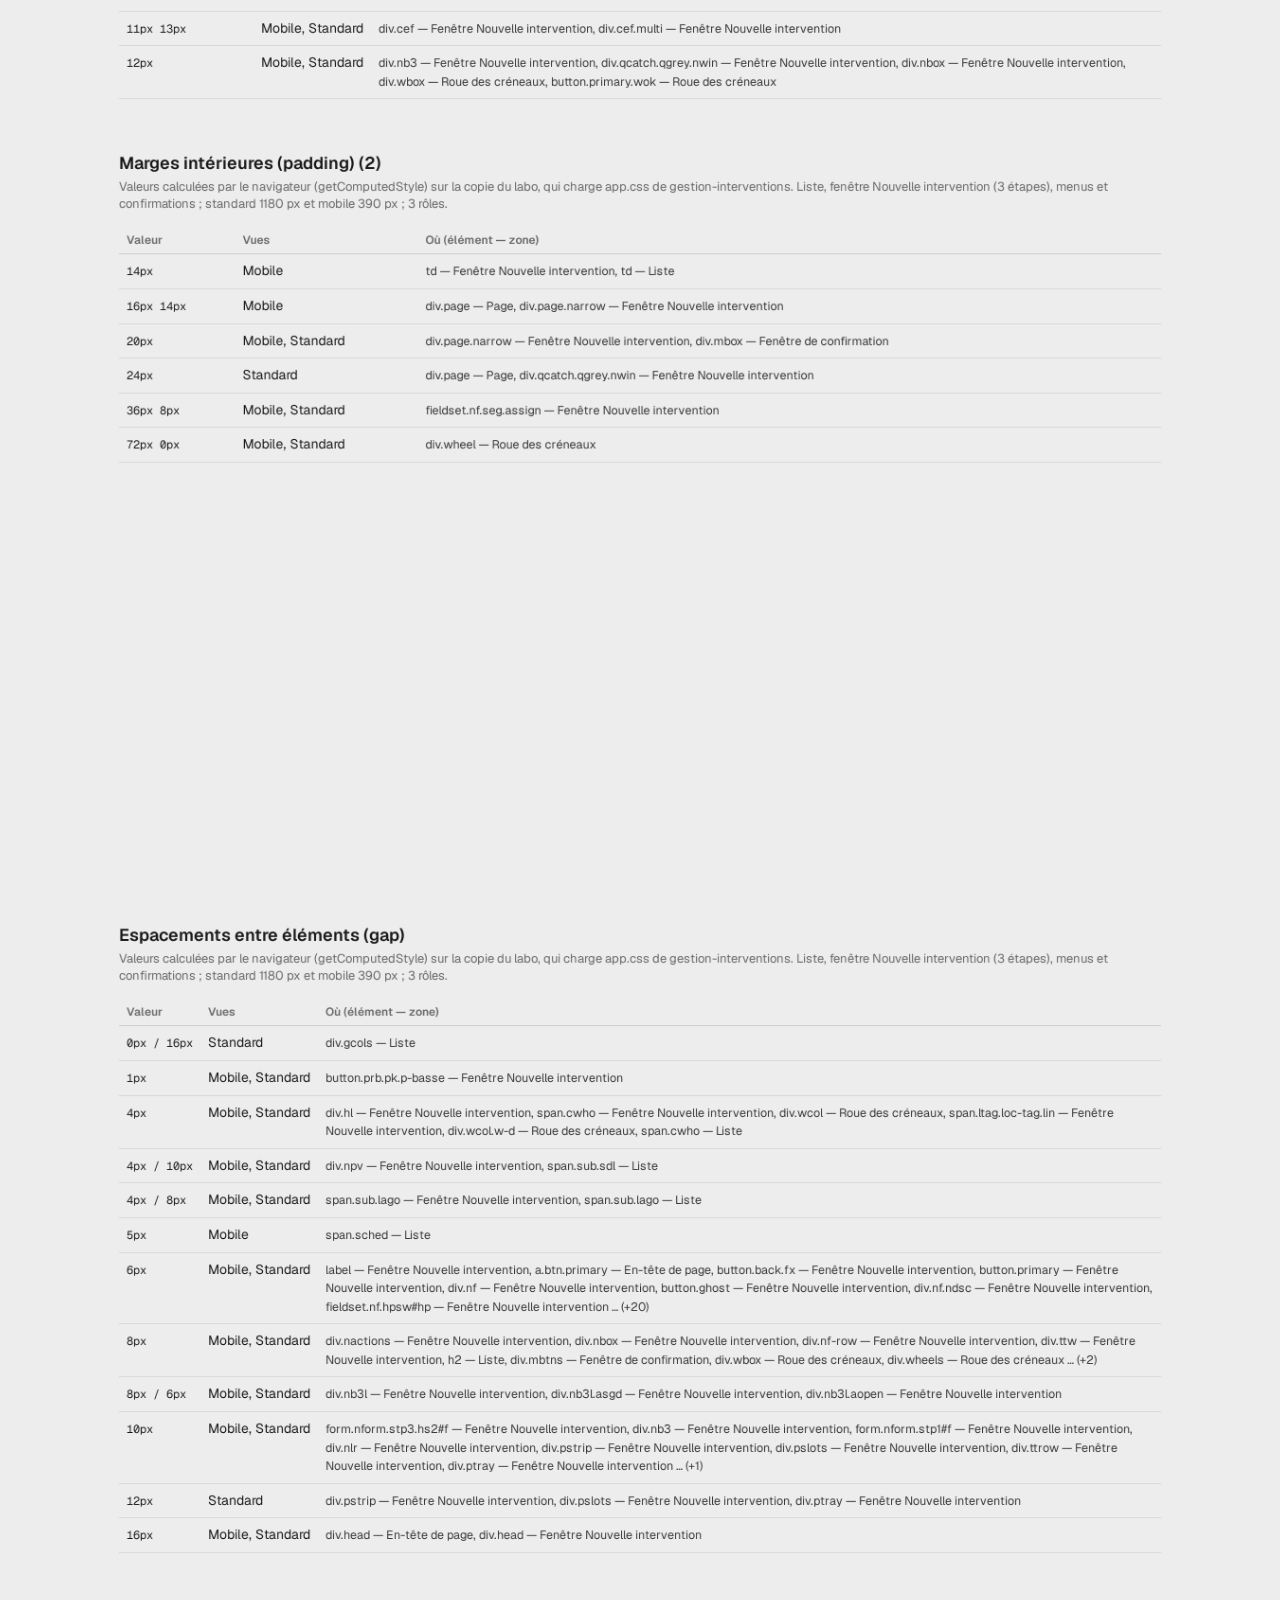
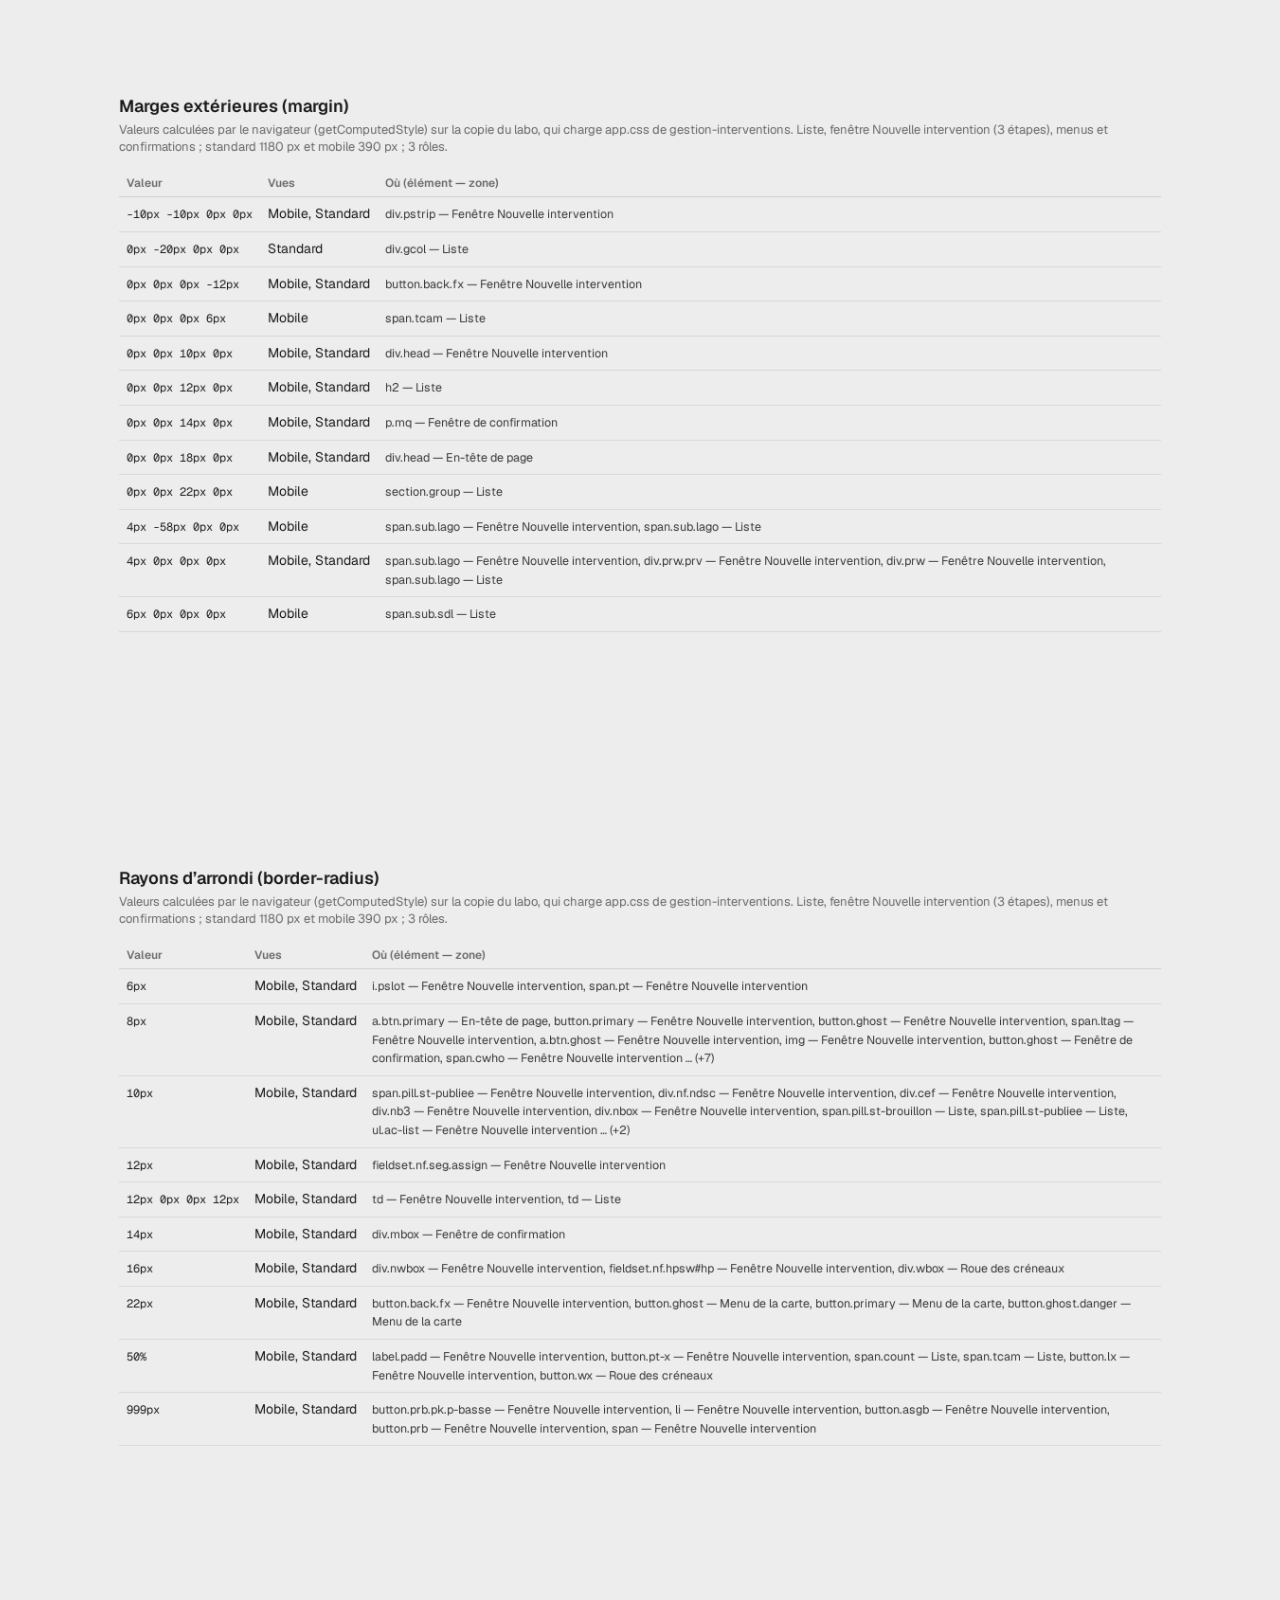
==== commit af223f2a: "Lot 8 : menu Priorité en ligne à droite du bouton (aucun déplacement)" ====
--- a/elements.html
+++ b/elements.html
@@ -28,7 +28,7 @@
 </style>
 </head>
 <body>
-<div id="lotv">Lot 7</div>
+<div id="lotv">Lot 8</div>
 <div class="top"><h1>Éléments graphiques et textuels</h1><div class="nav"><a class="back" href="test.html">Vue de test</a></div></div>
 <main id="el"><p class="muted">Chargement…</p></main>
 <script>
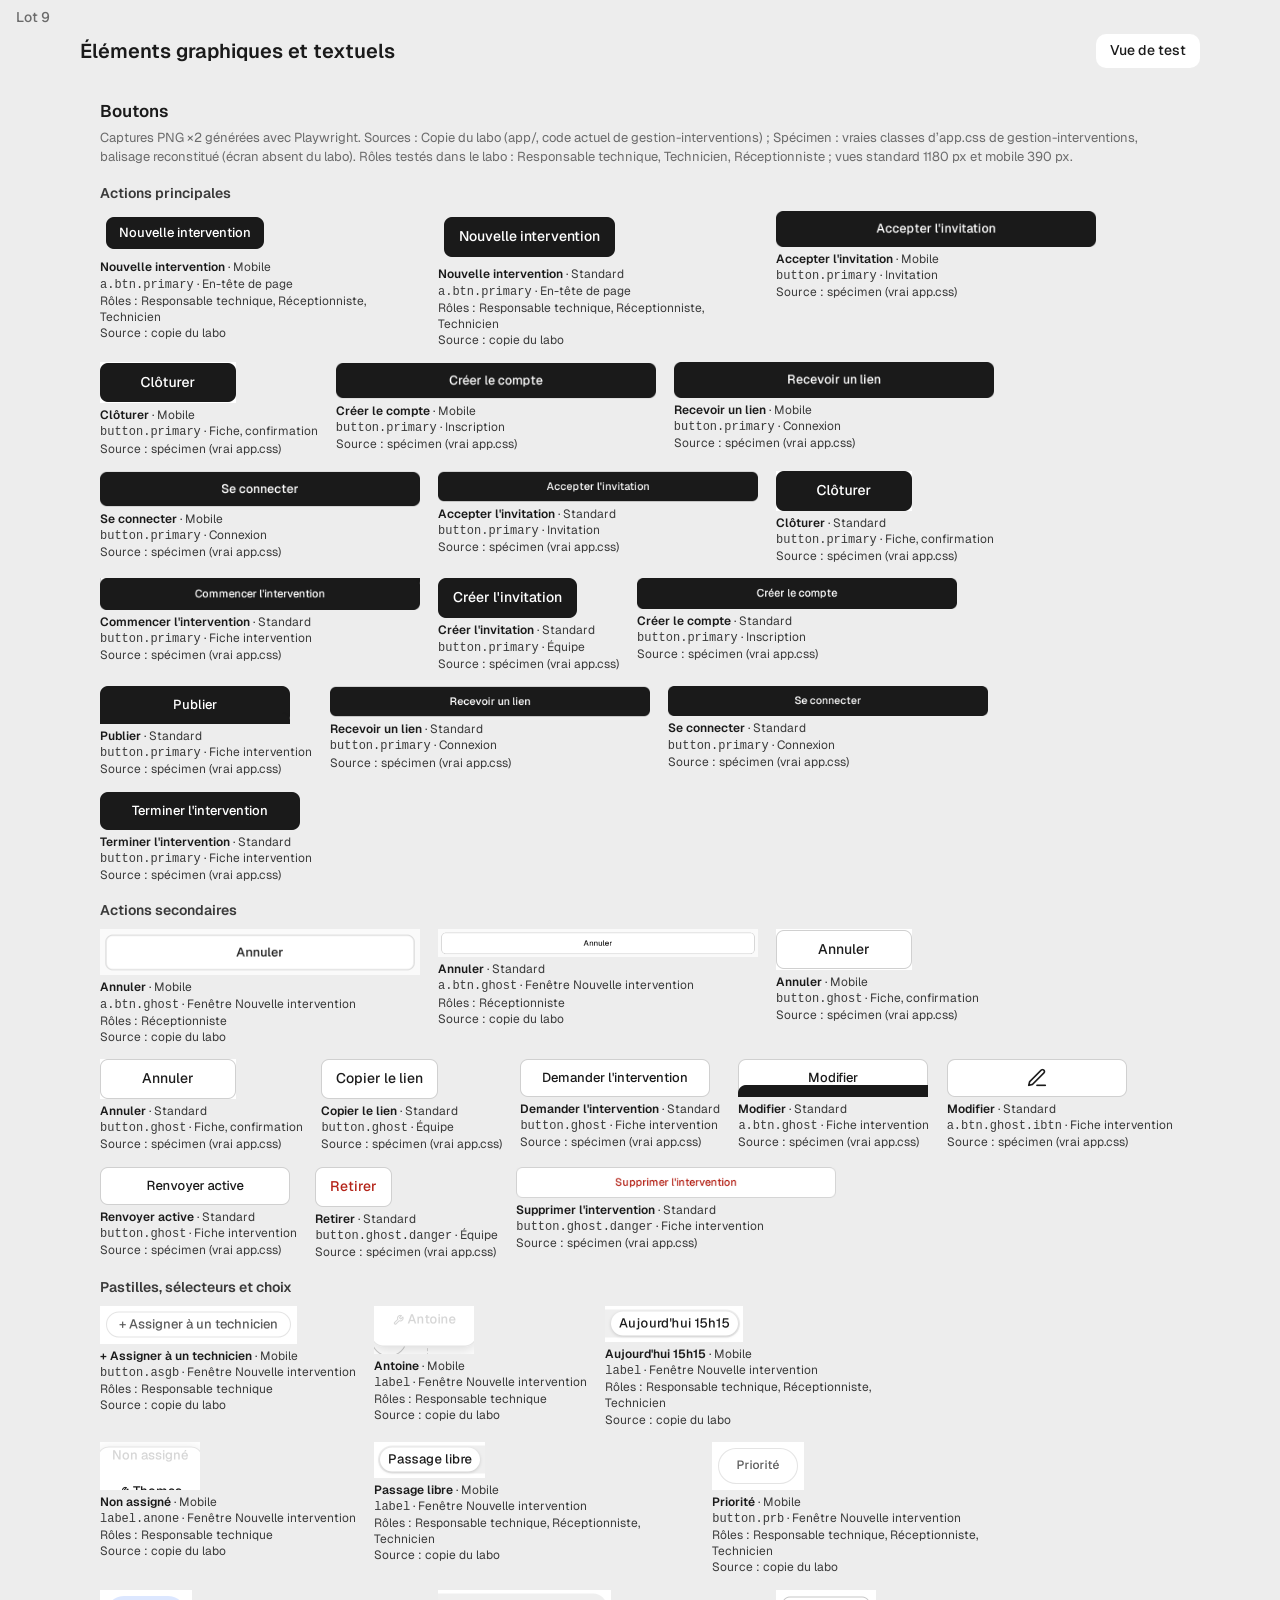
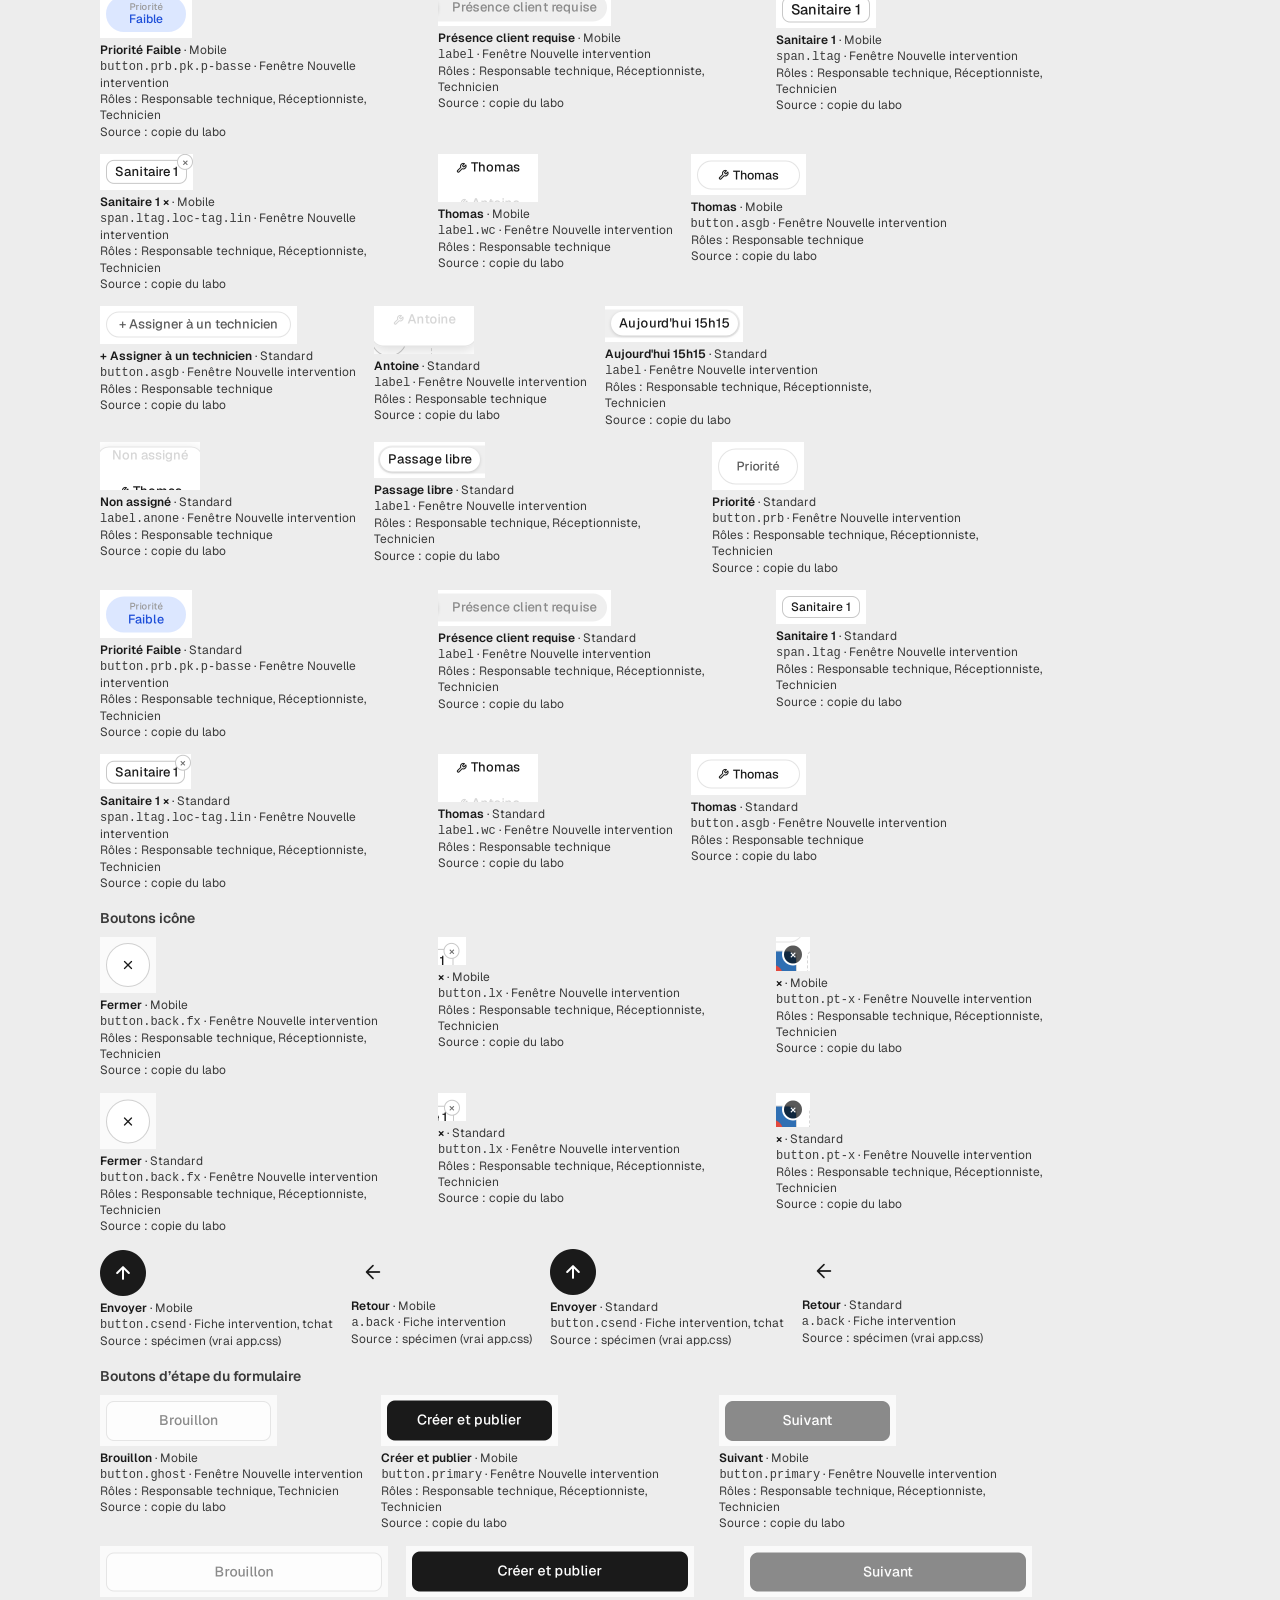
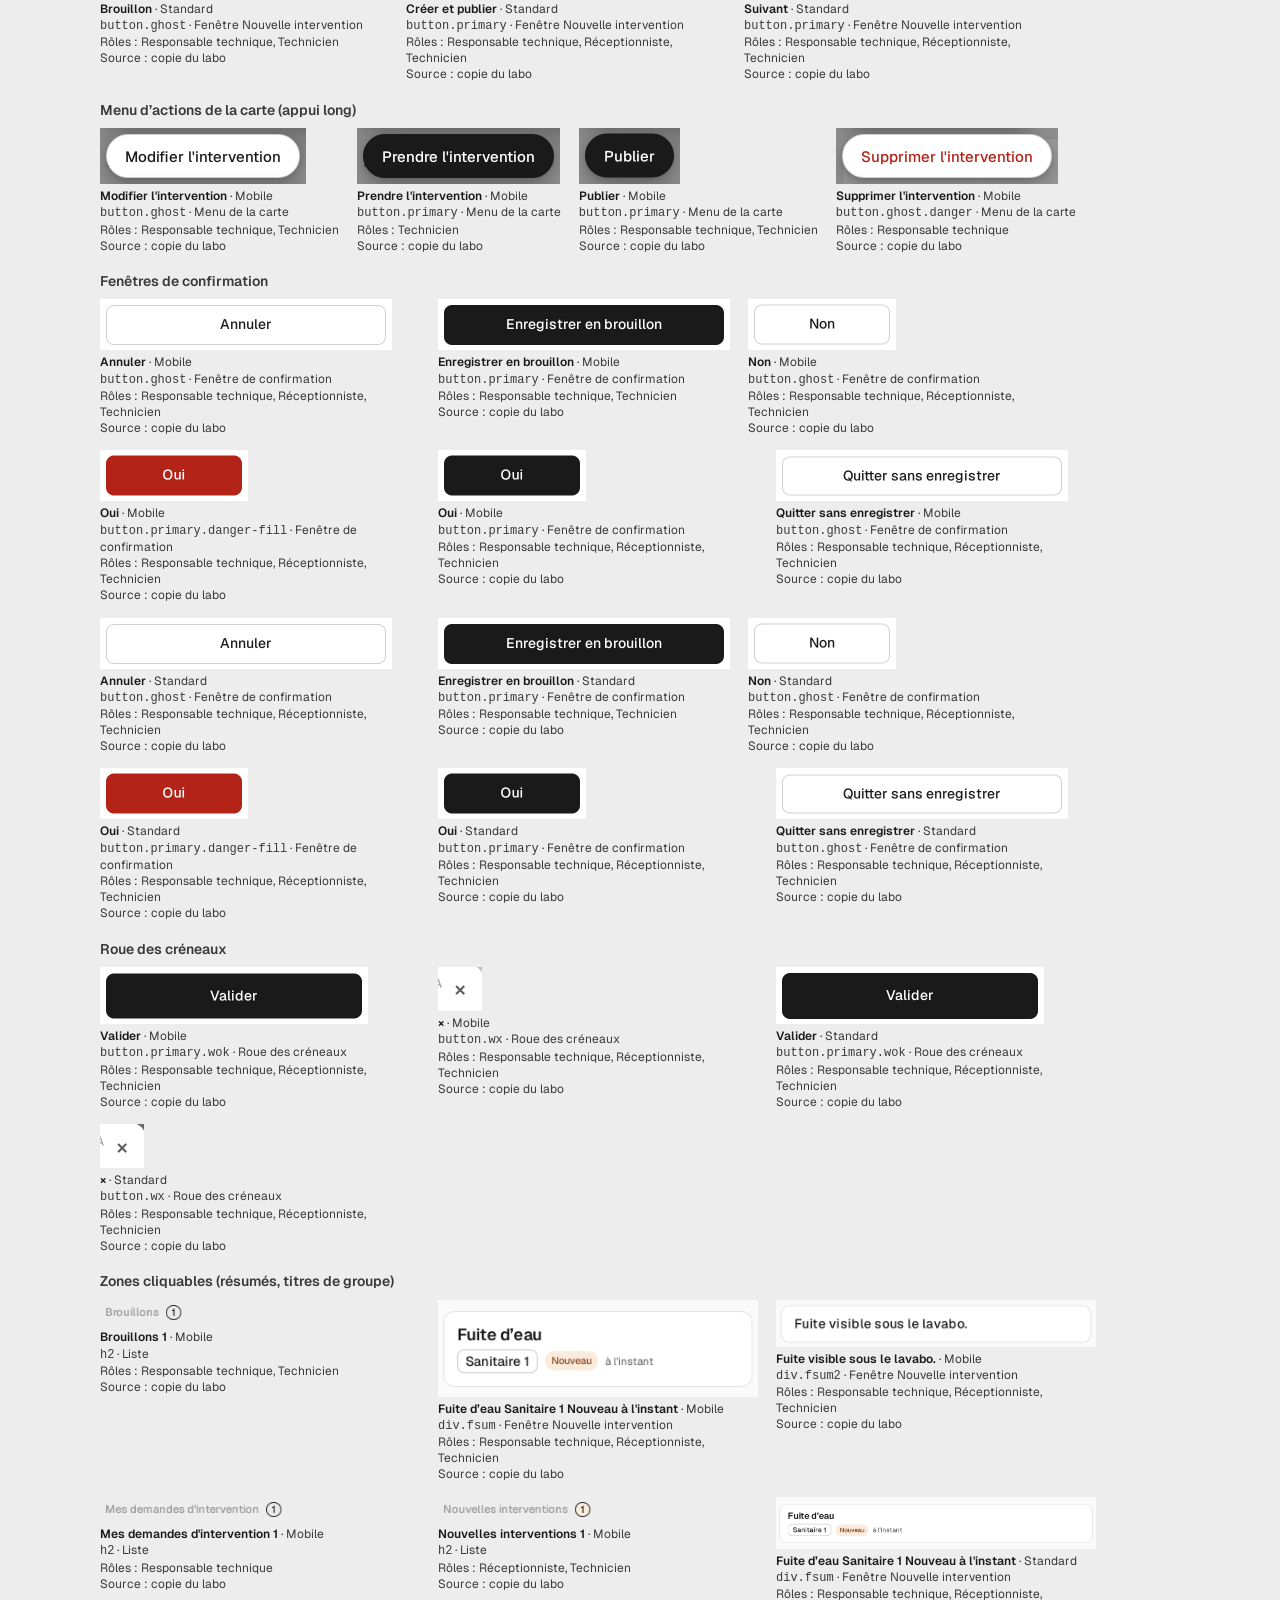
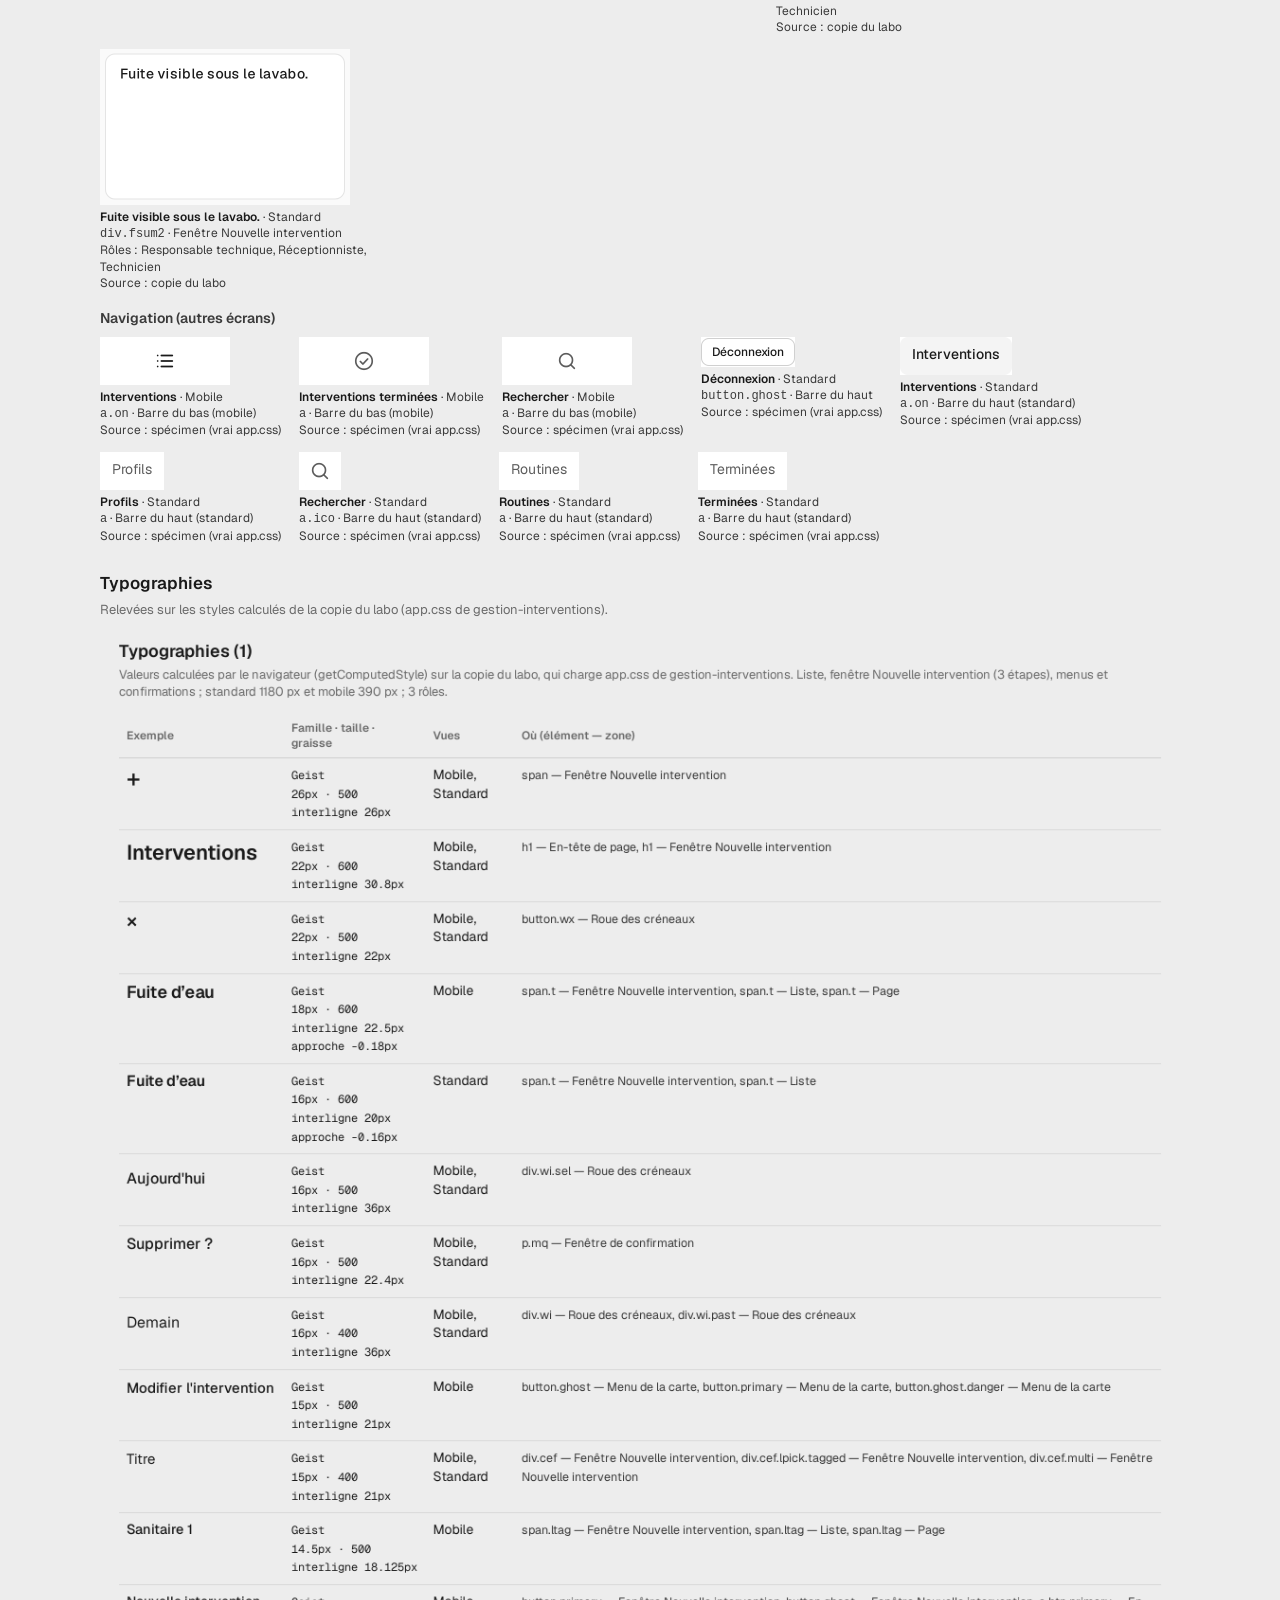
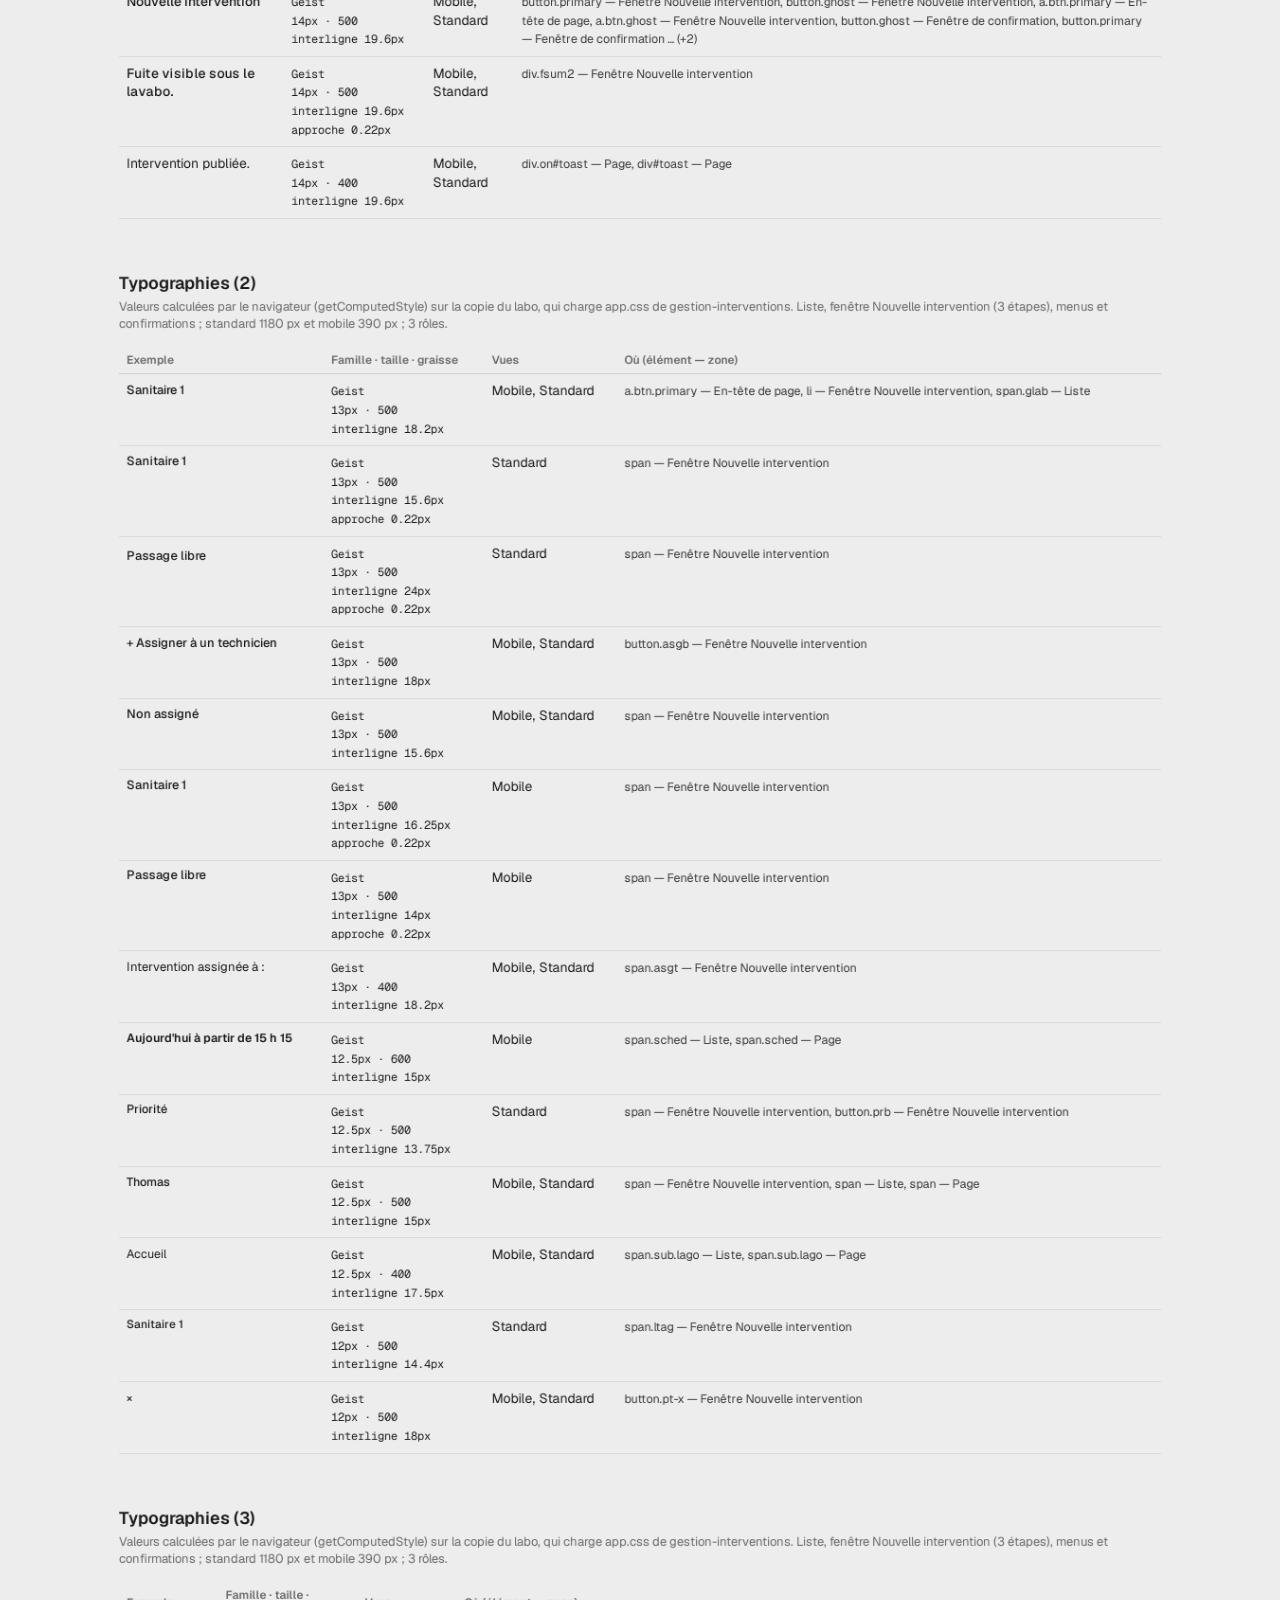
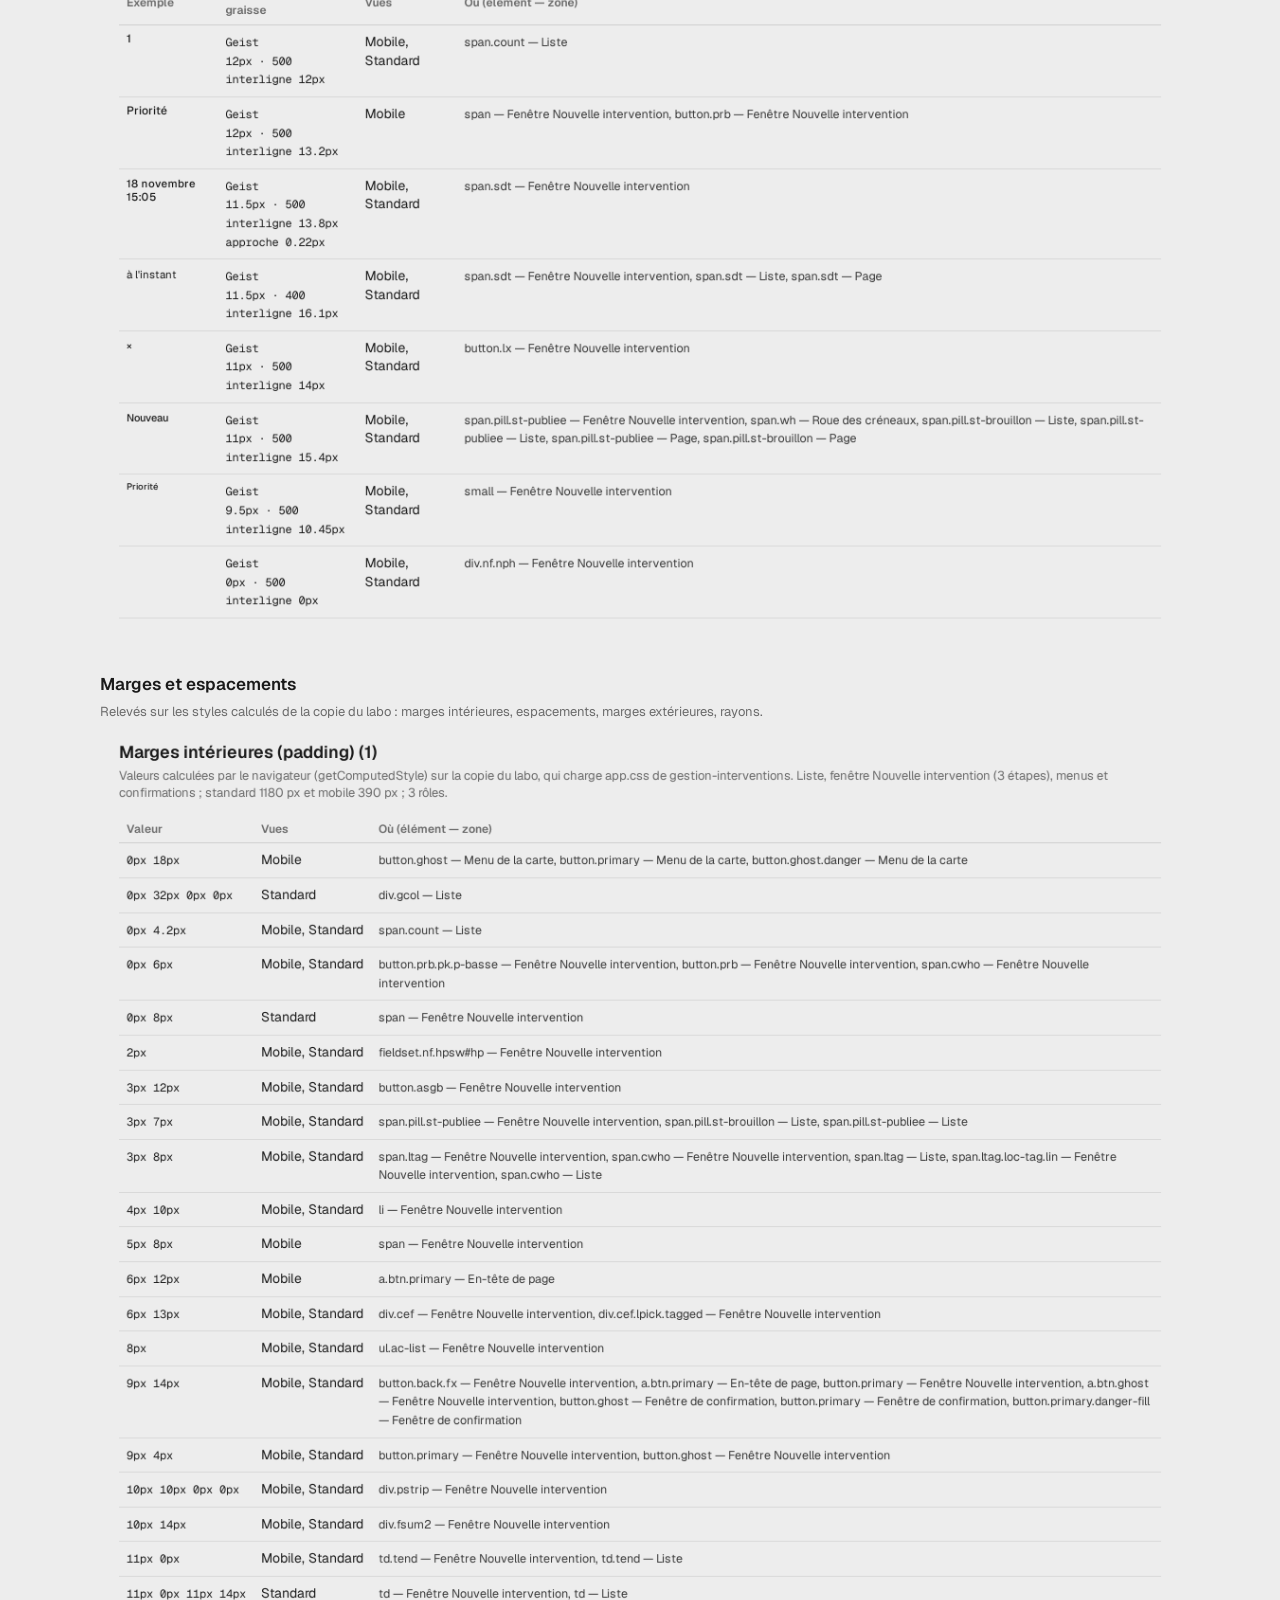
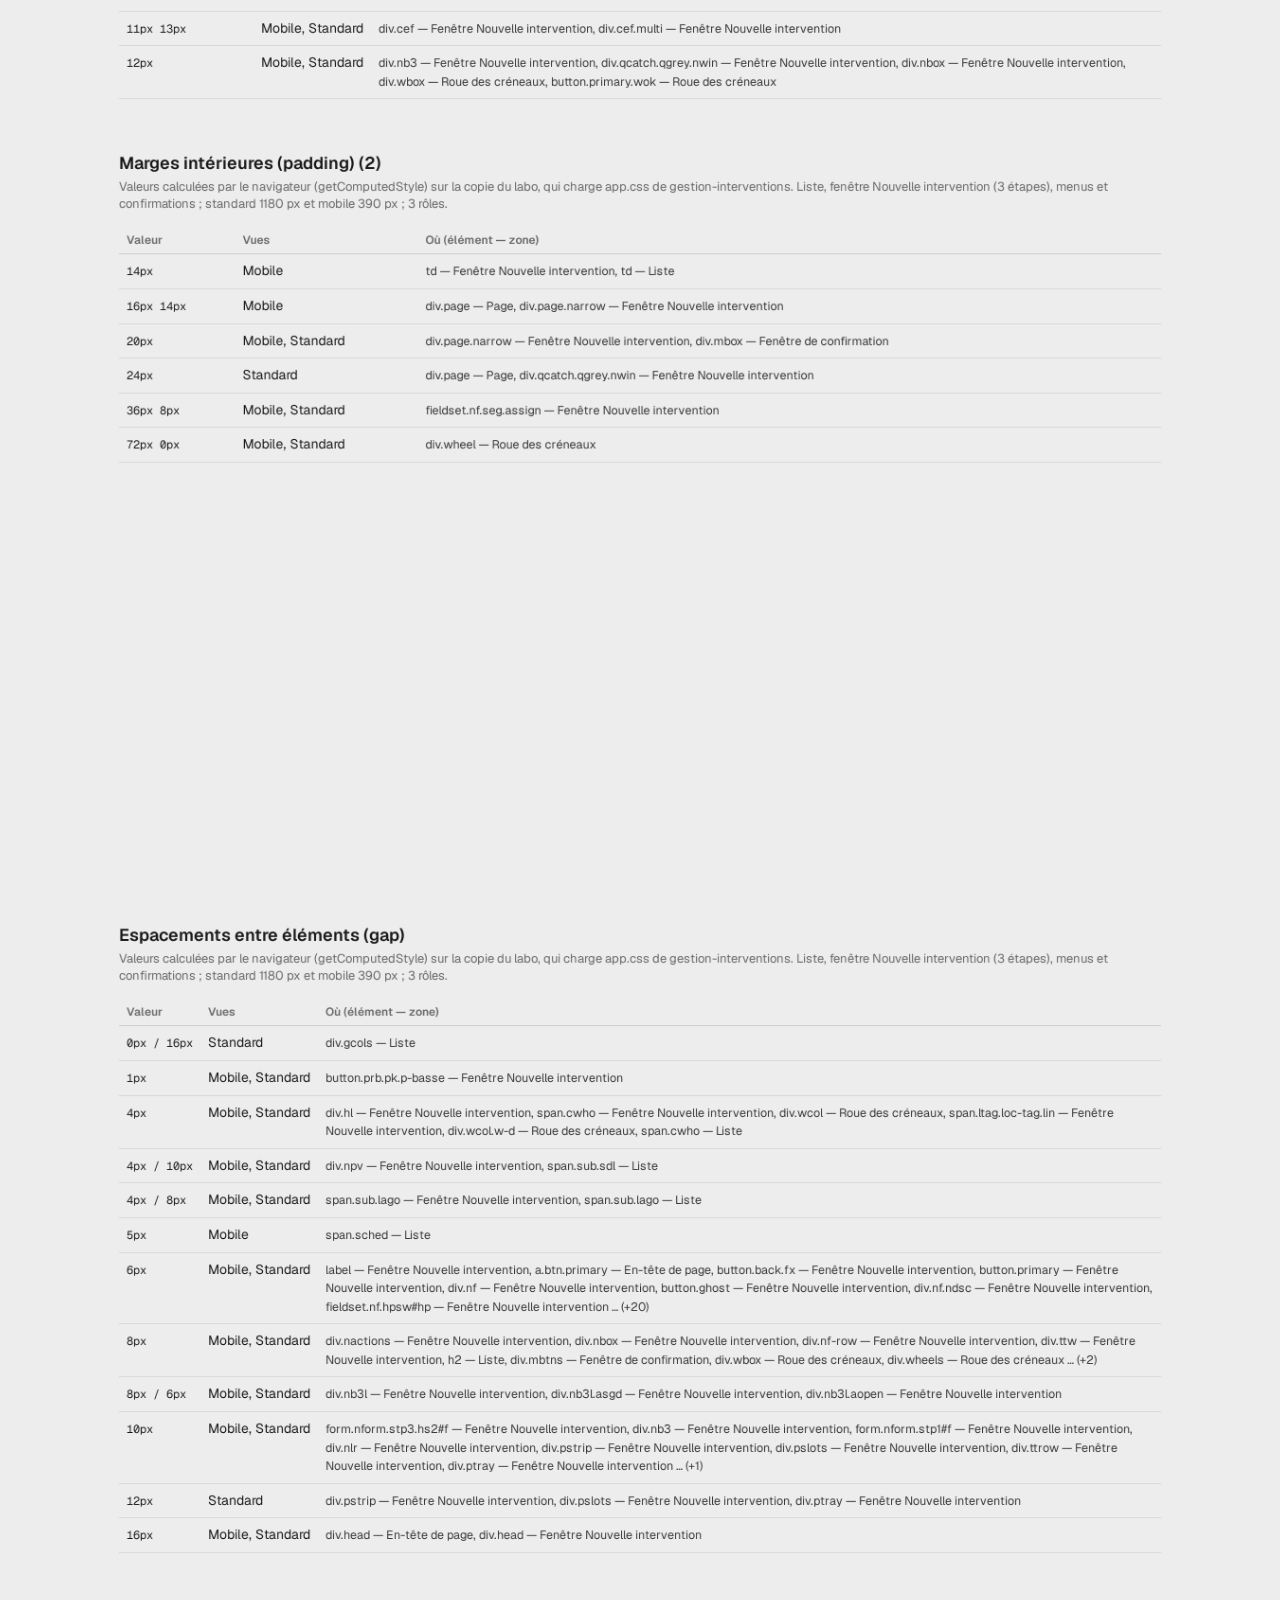
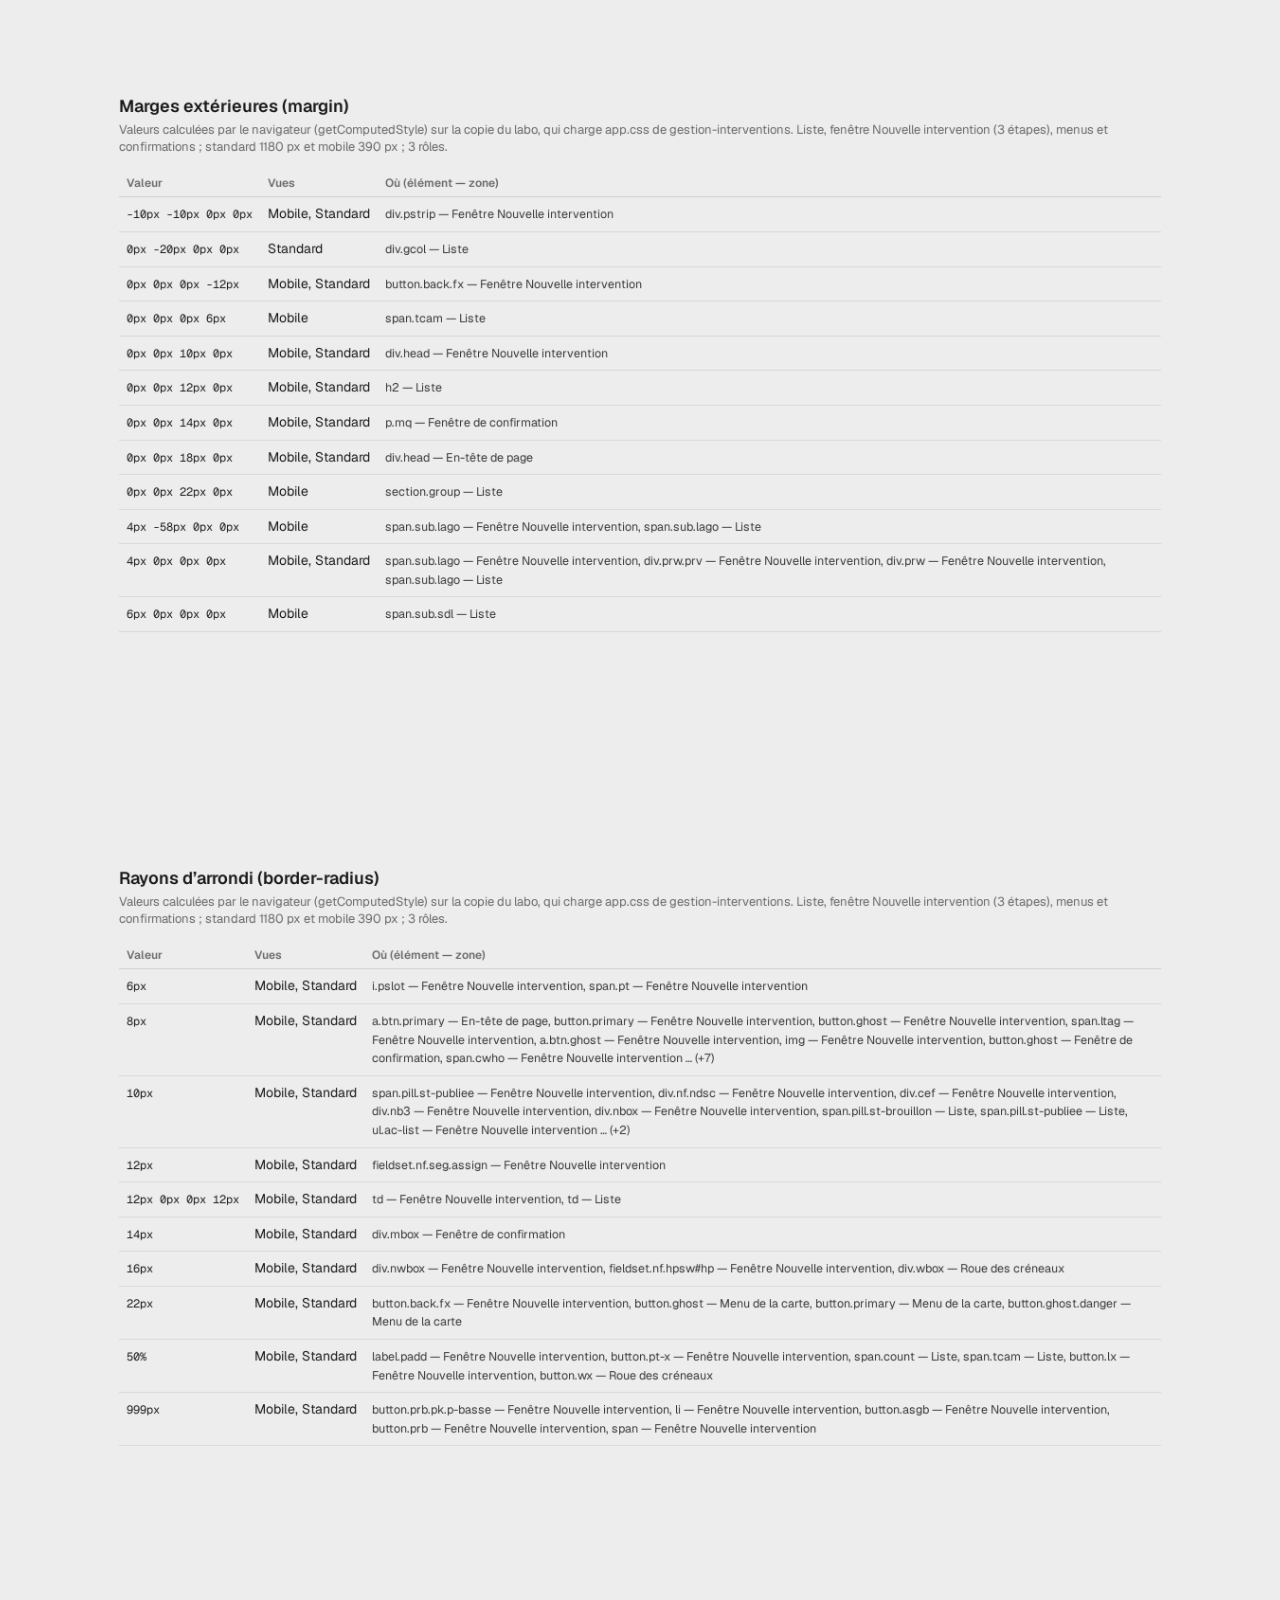
==== commit c938a19e: "Lot 9 : Priorité en surimpression (un geste), suggestions discrètes, + photo fixe, croix créneau, li" ====
--- a/elements.html
+++ b/elements.html
@@ -28,7 +28,7 @@
 </style>
 </head>
 <body>
-<div id="lotv">Lot 8</div>
+<div id="lotv">Lot 9</div>
 <div class="top"><h1>Éléments graphiques et textuels</h1><div class="nav"><a class="back" href="test.html">Vue de test</a></div></div>
 <main id="el"><p class="muted">Chargement…</p></main>
 <script>
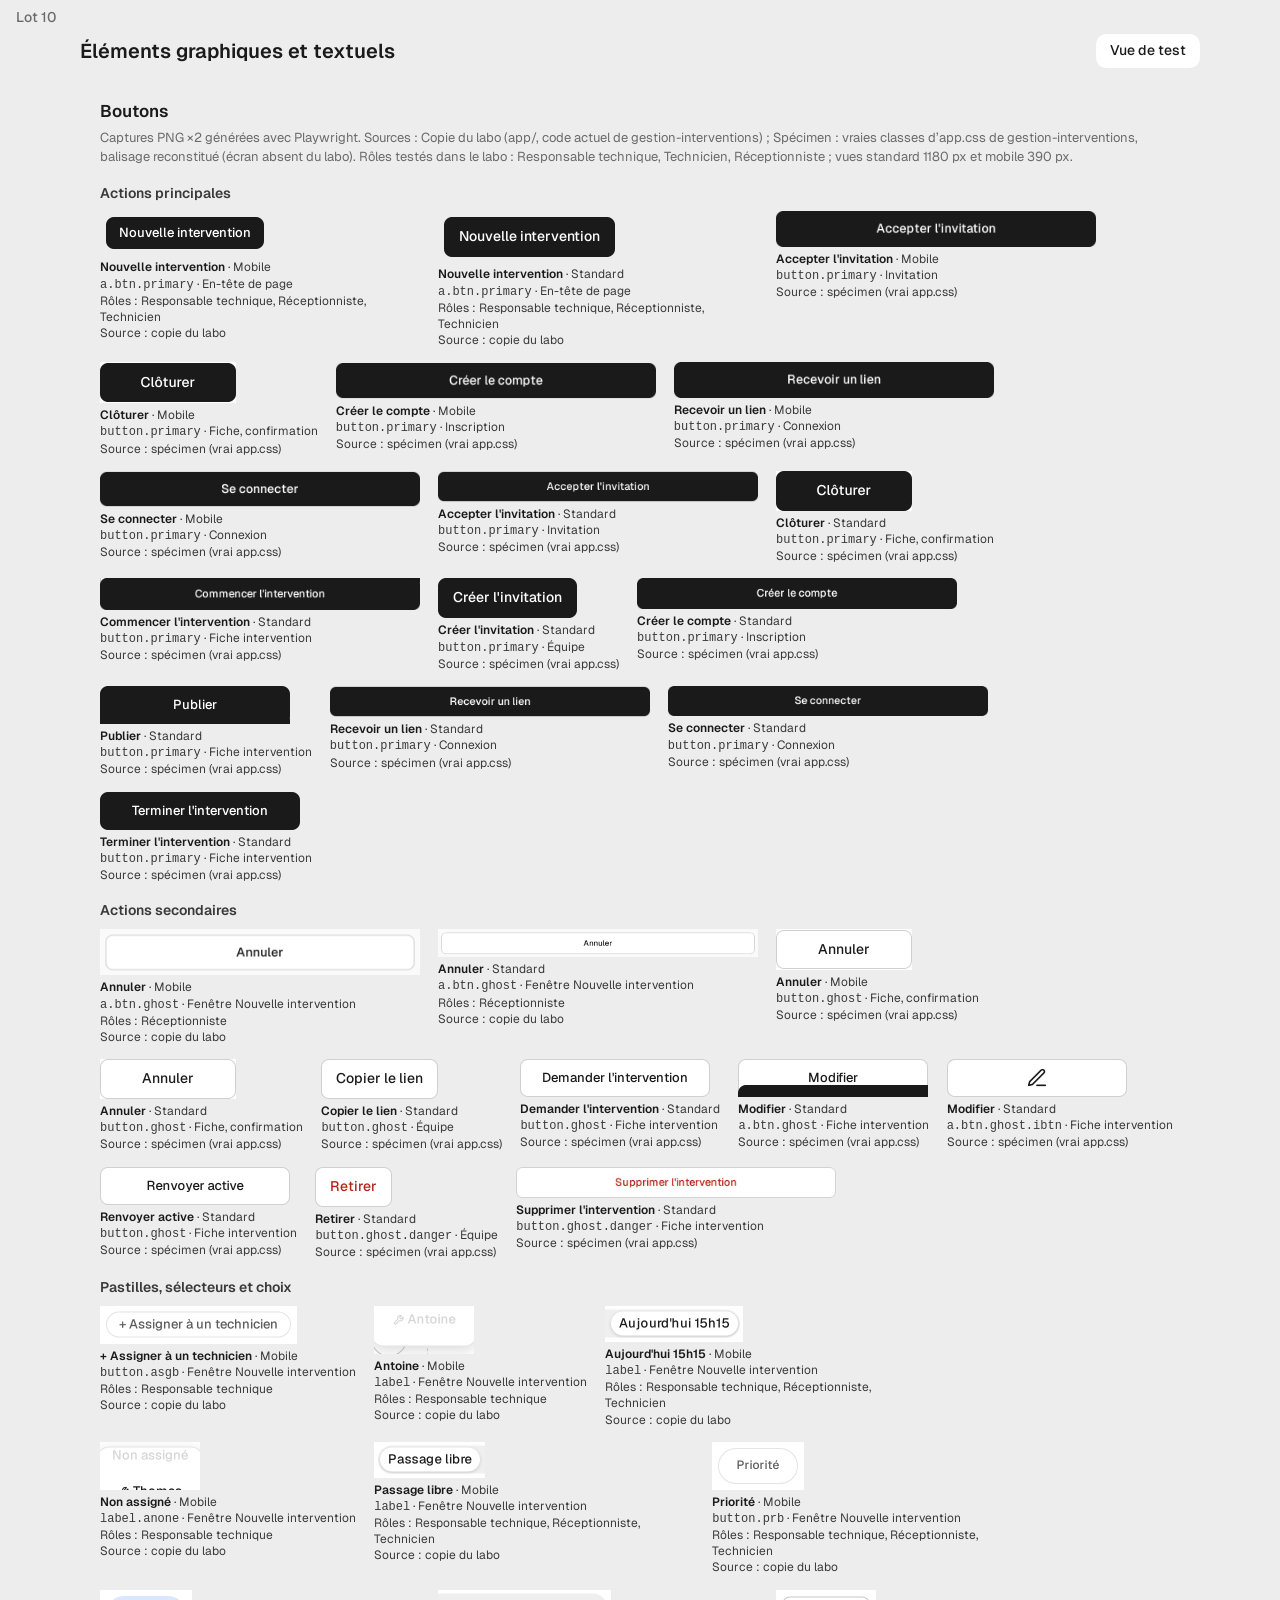
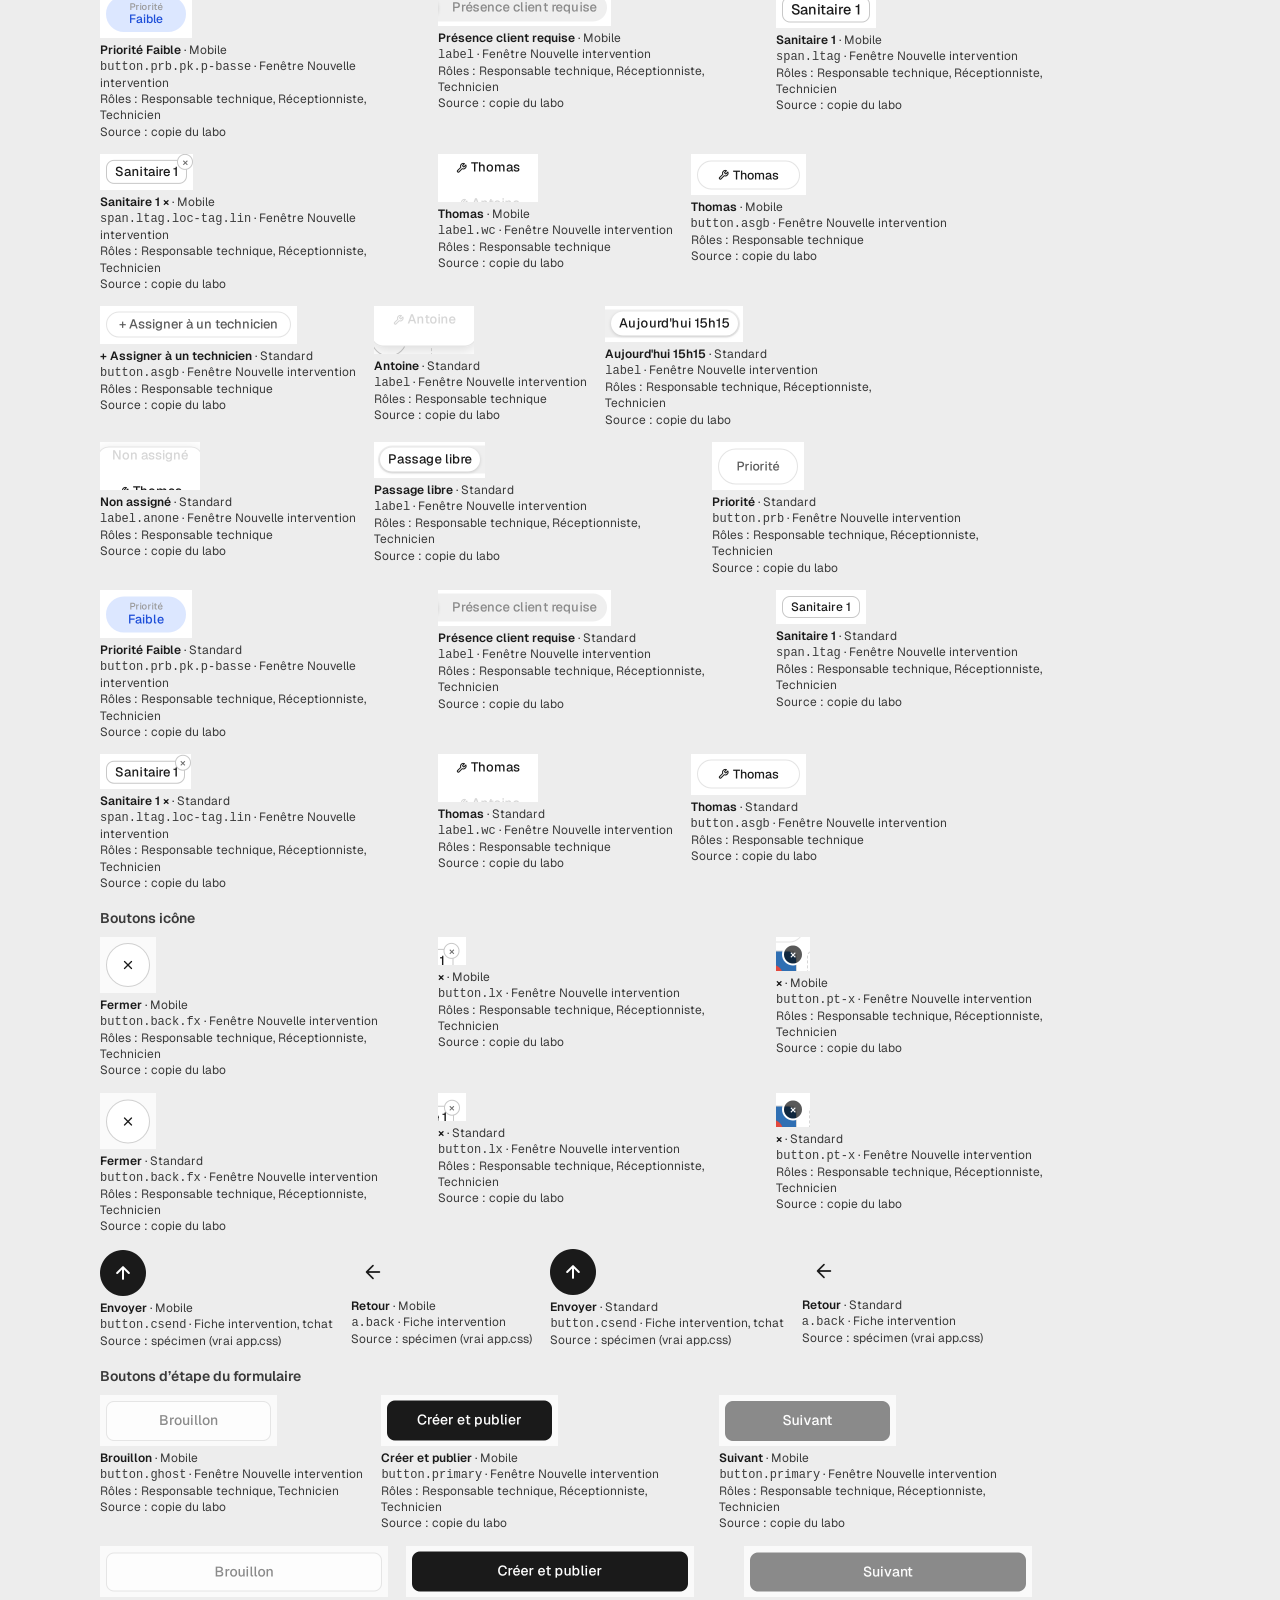
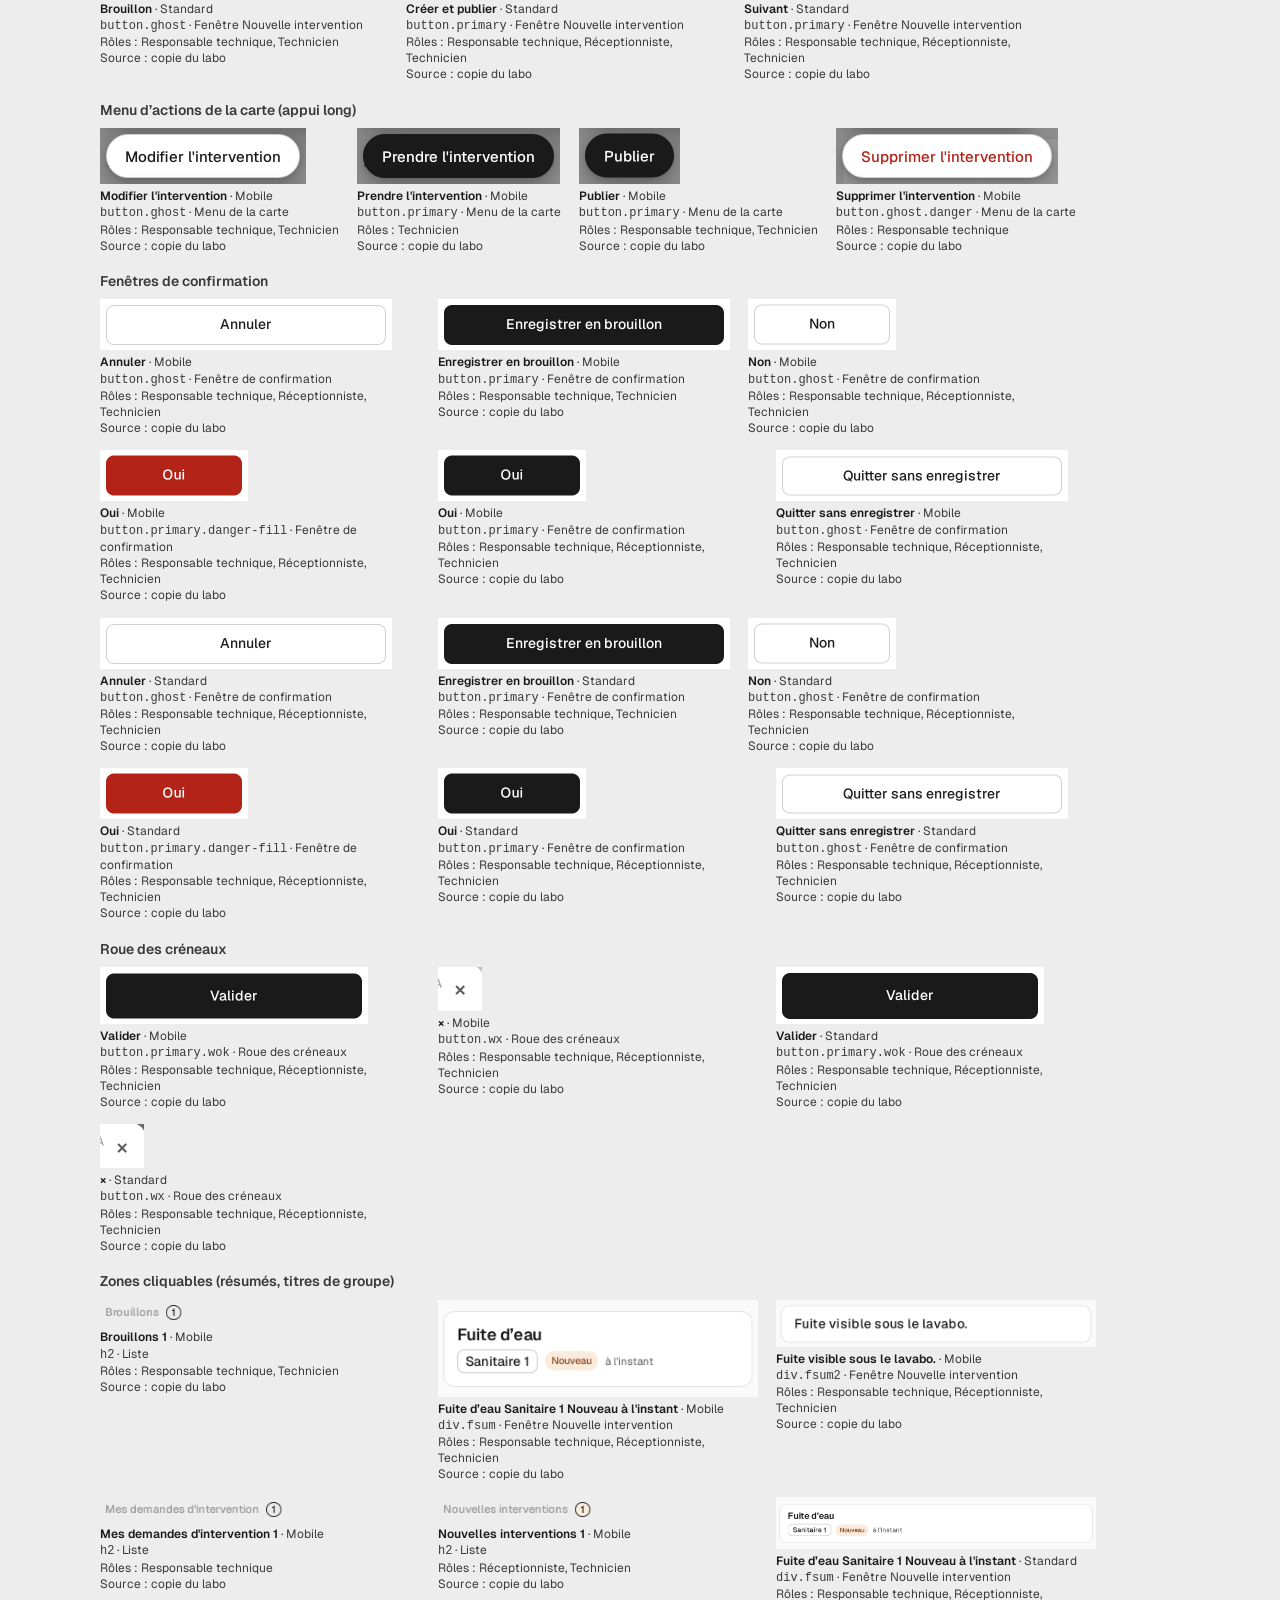
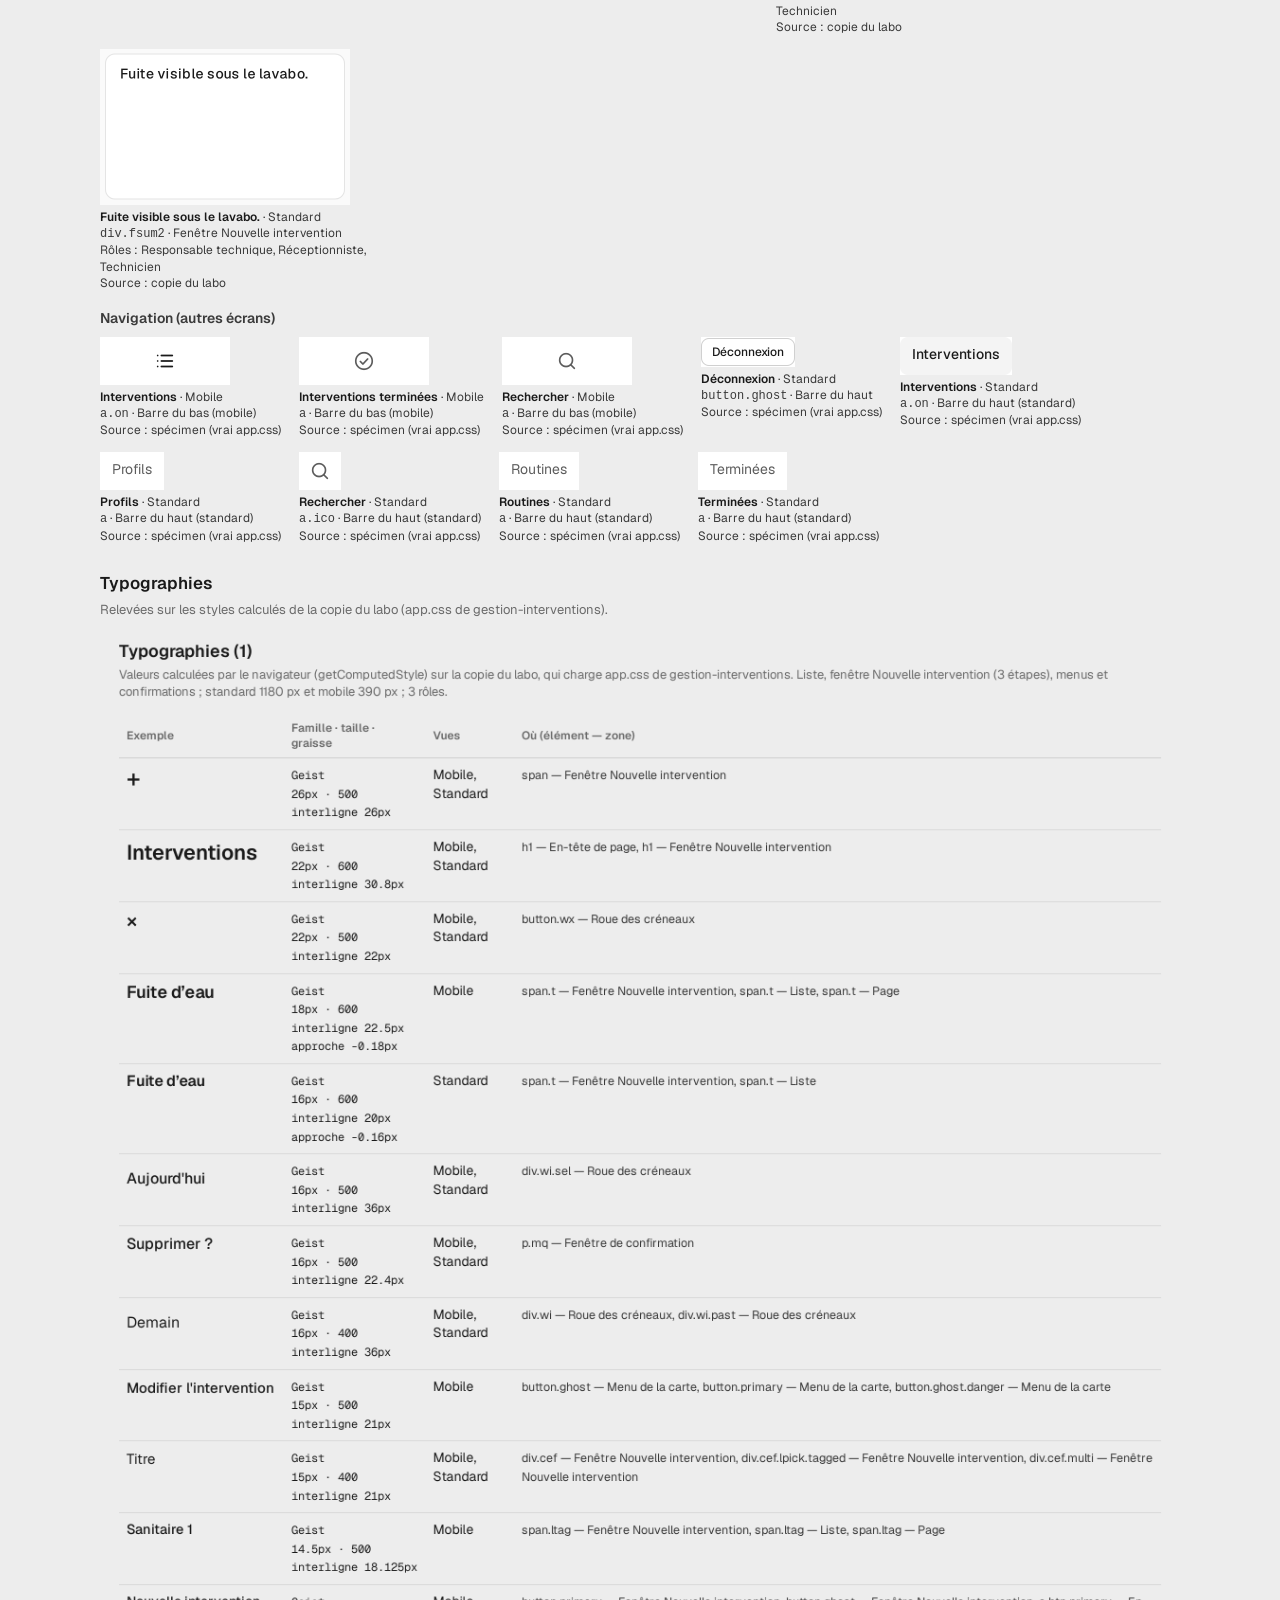
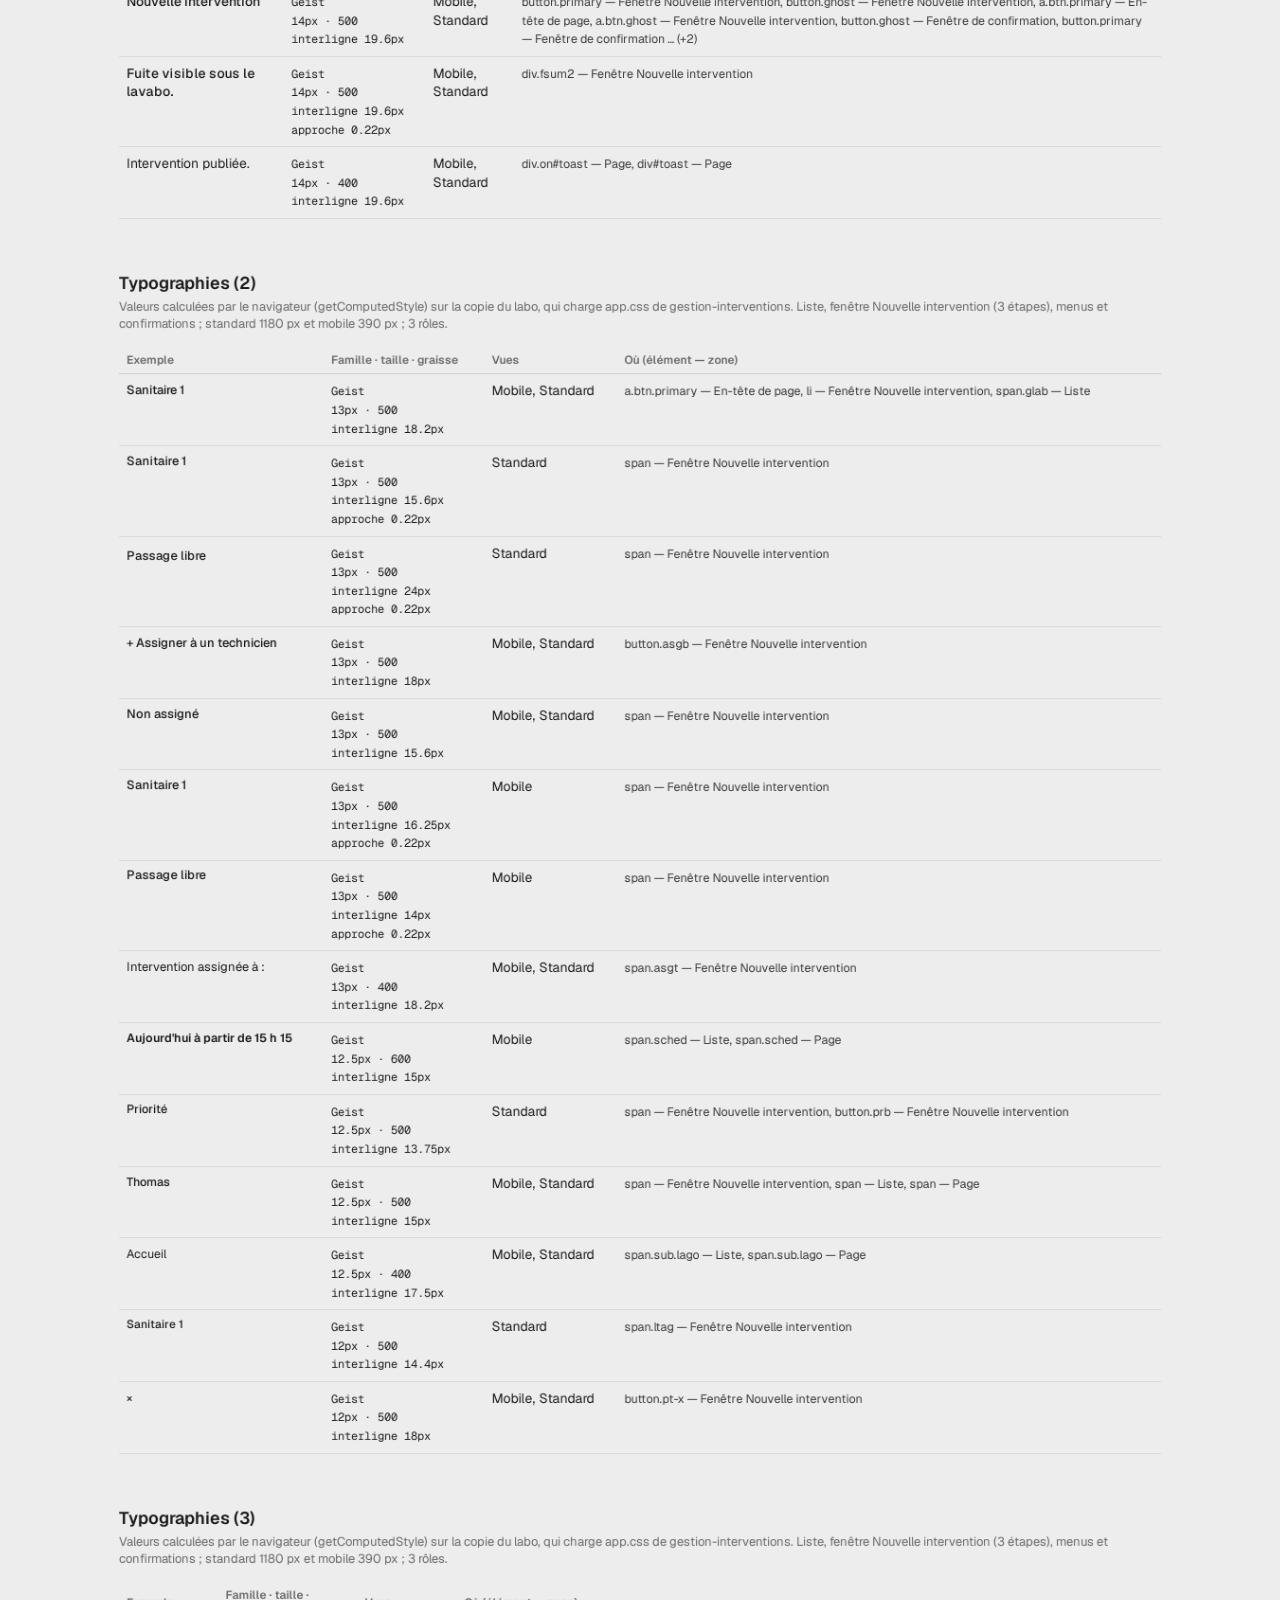
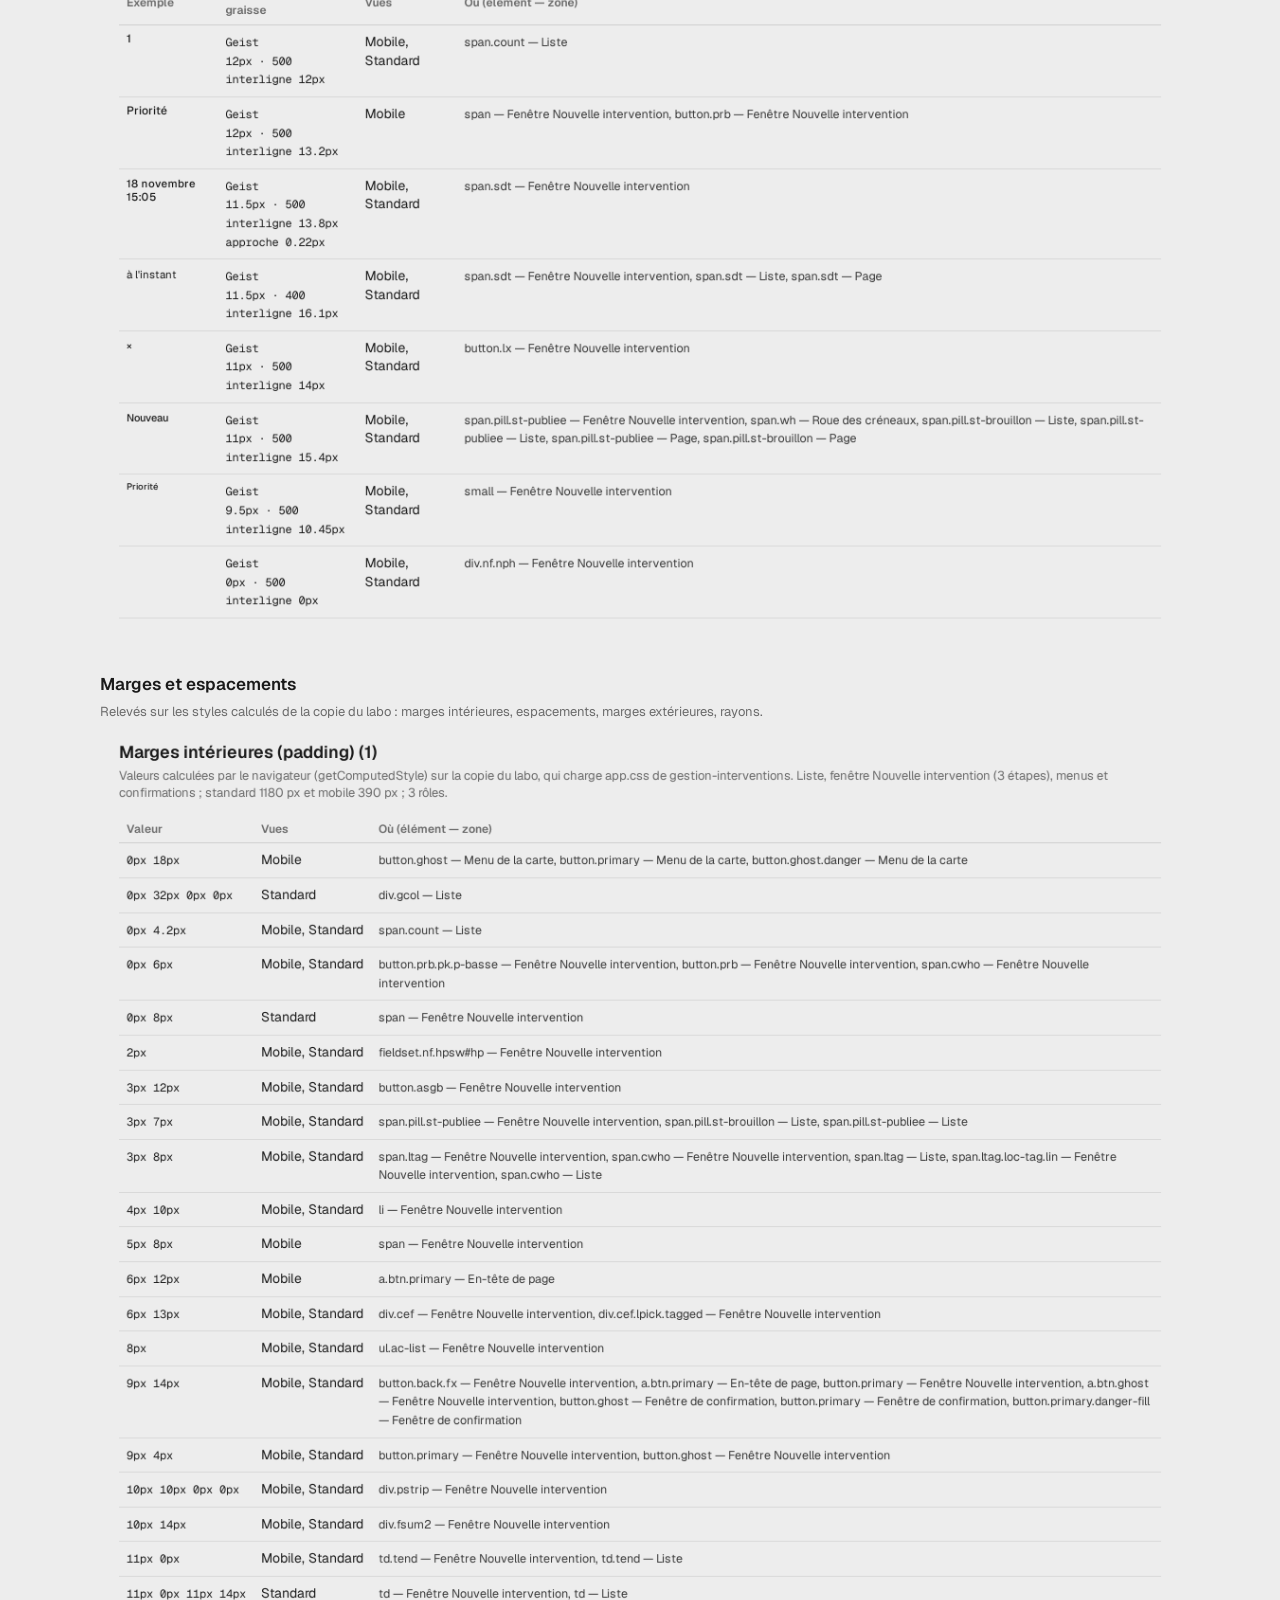
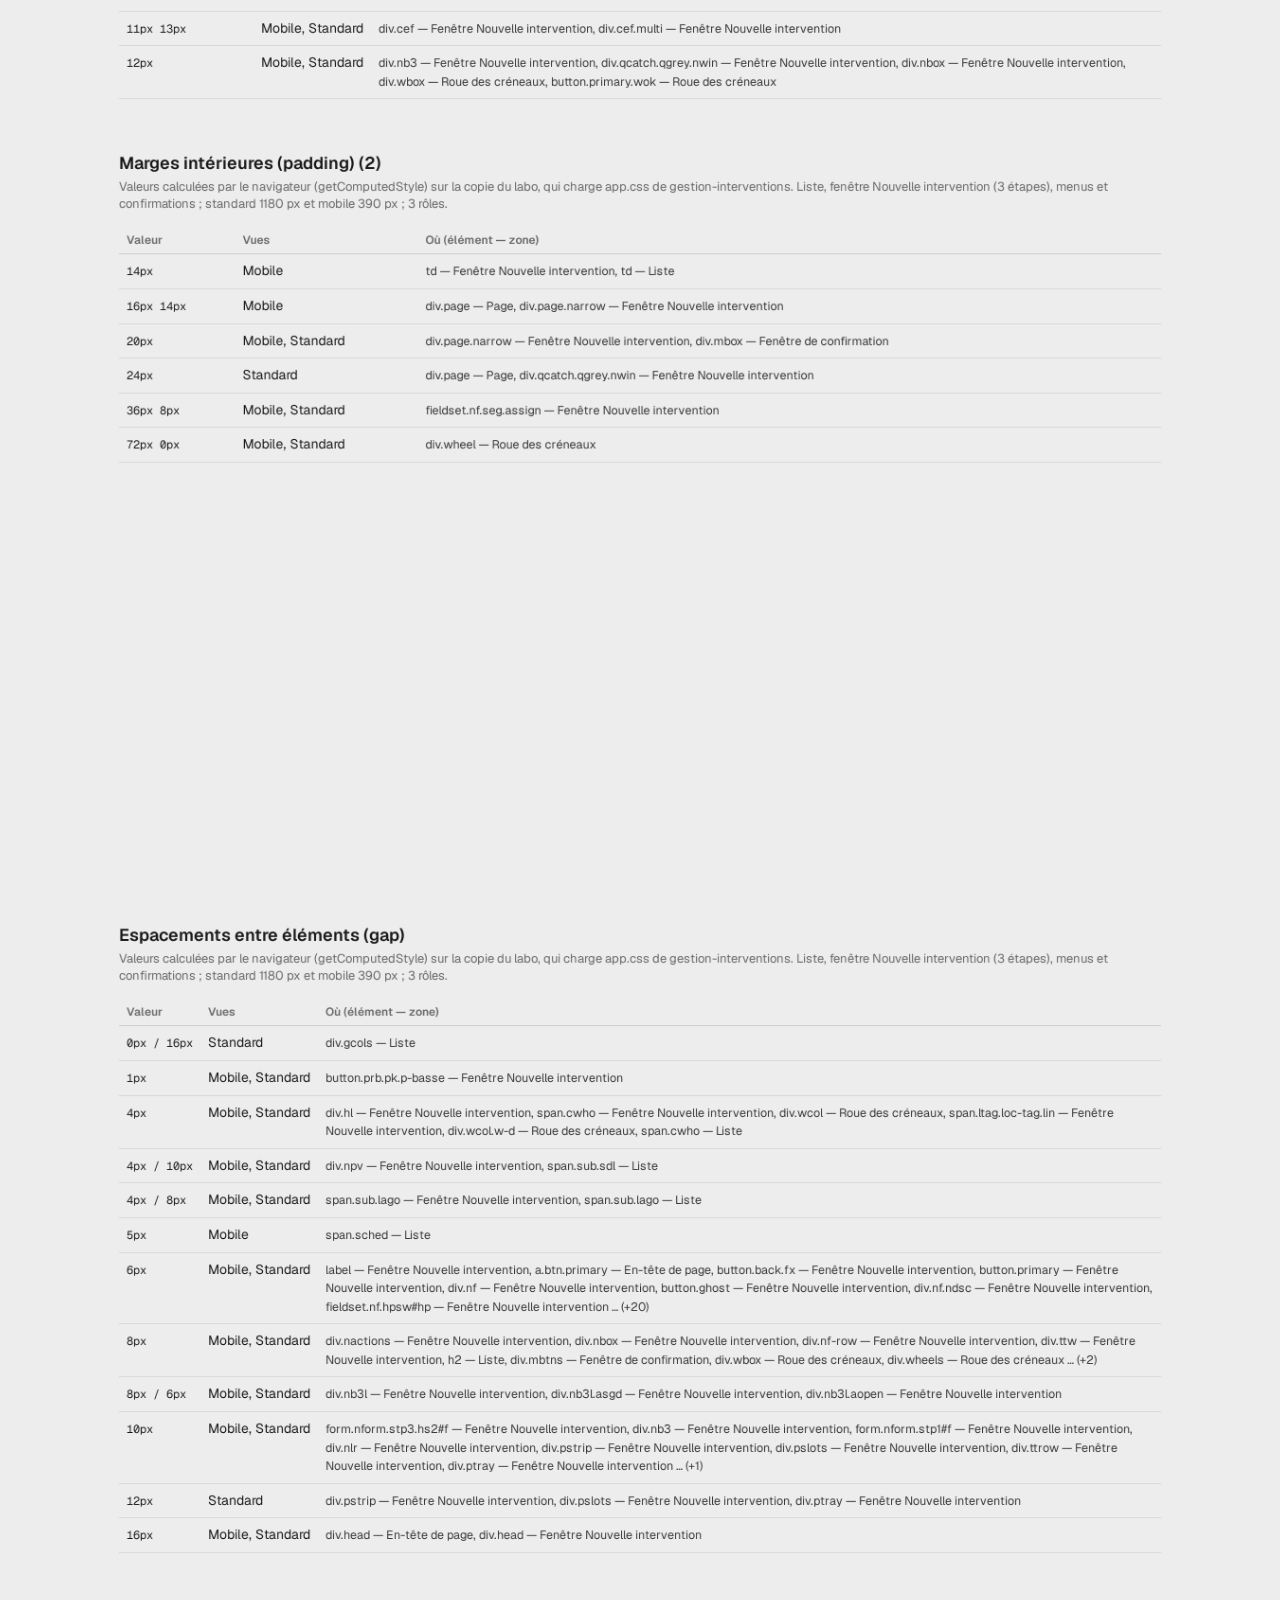
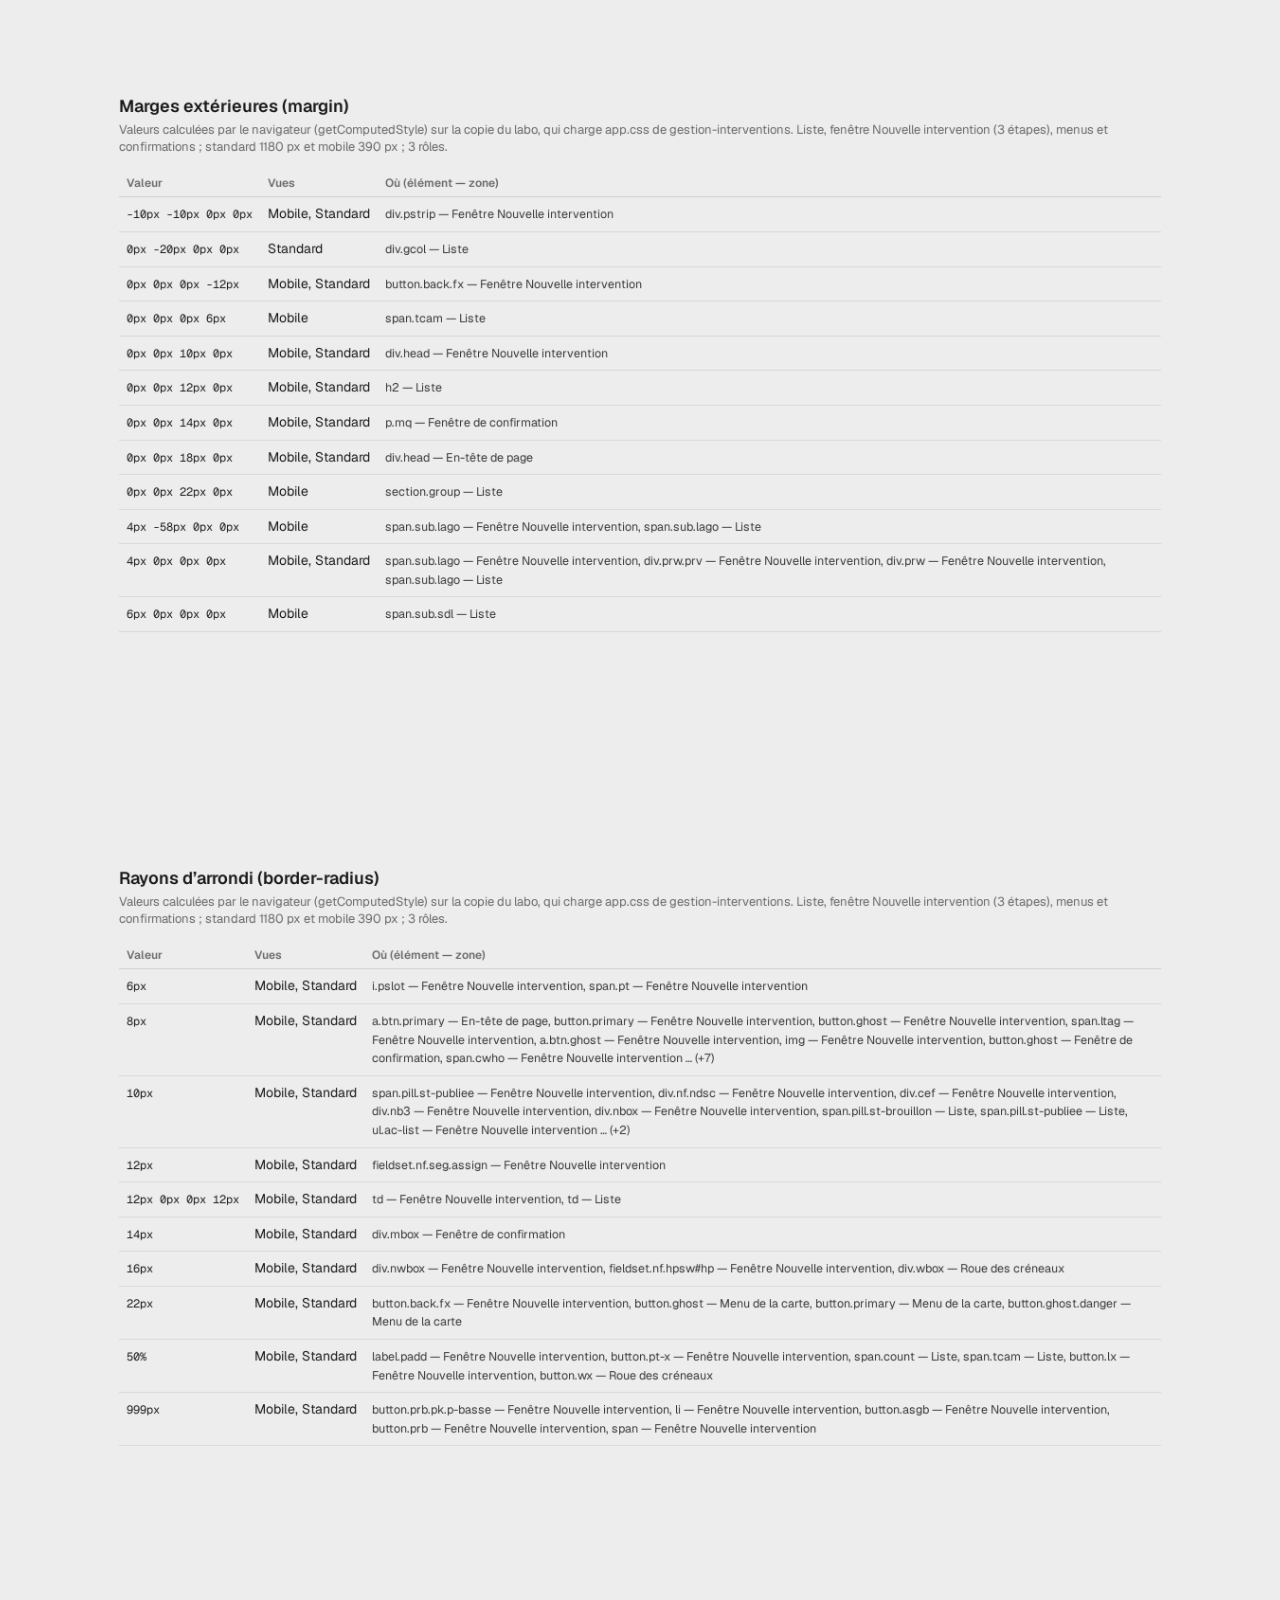
==== commit 9e9b7d12: "Lot 10 : suggestions à droite du champ, Priorité alignée sans toucher le titre, photos sans coupe co" ====
--- a/elements.html
+++ b/elements.html
@@ -28,7 +28,7 @@
 </style>
 </head>
 <body>
-<div id="lotv">Lot 9</div>
+<div id="lotv">Lot 10</div>
 <div class="top"><h1>Éléments graphiques et textuels</h1><div class="nav"><a class="back" href="test.html">Vue de test</a></div></div>
 <main id="el"><p class="muted">Chargement…</p></main>
 <script>
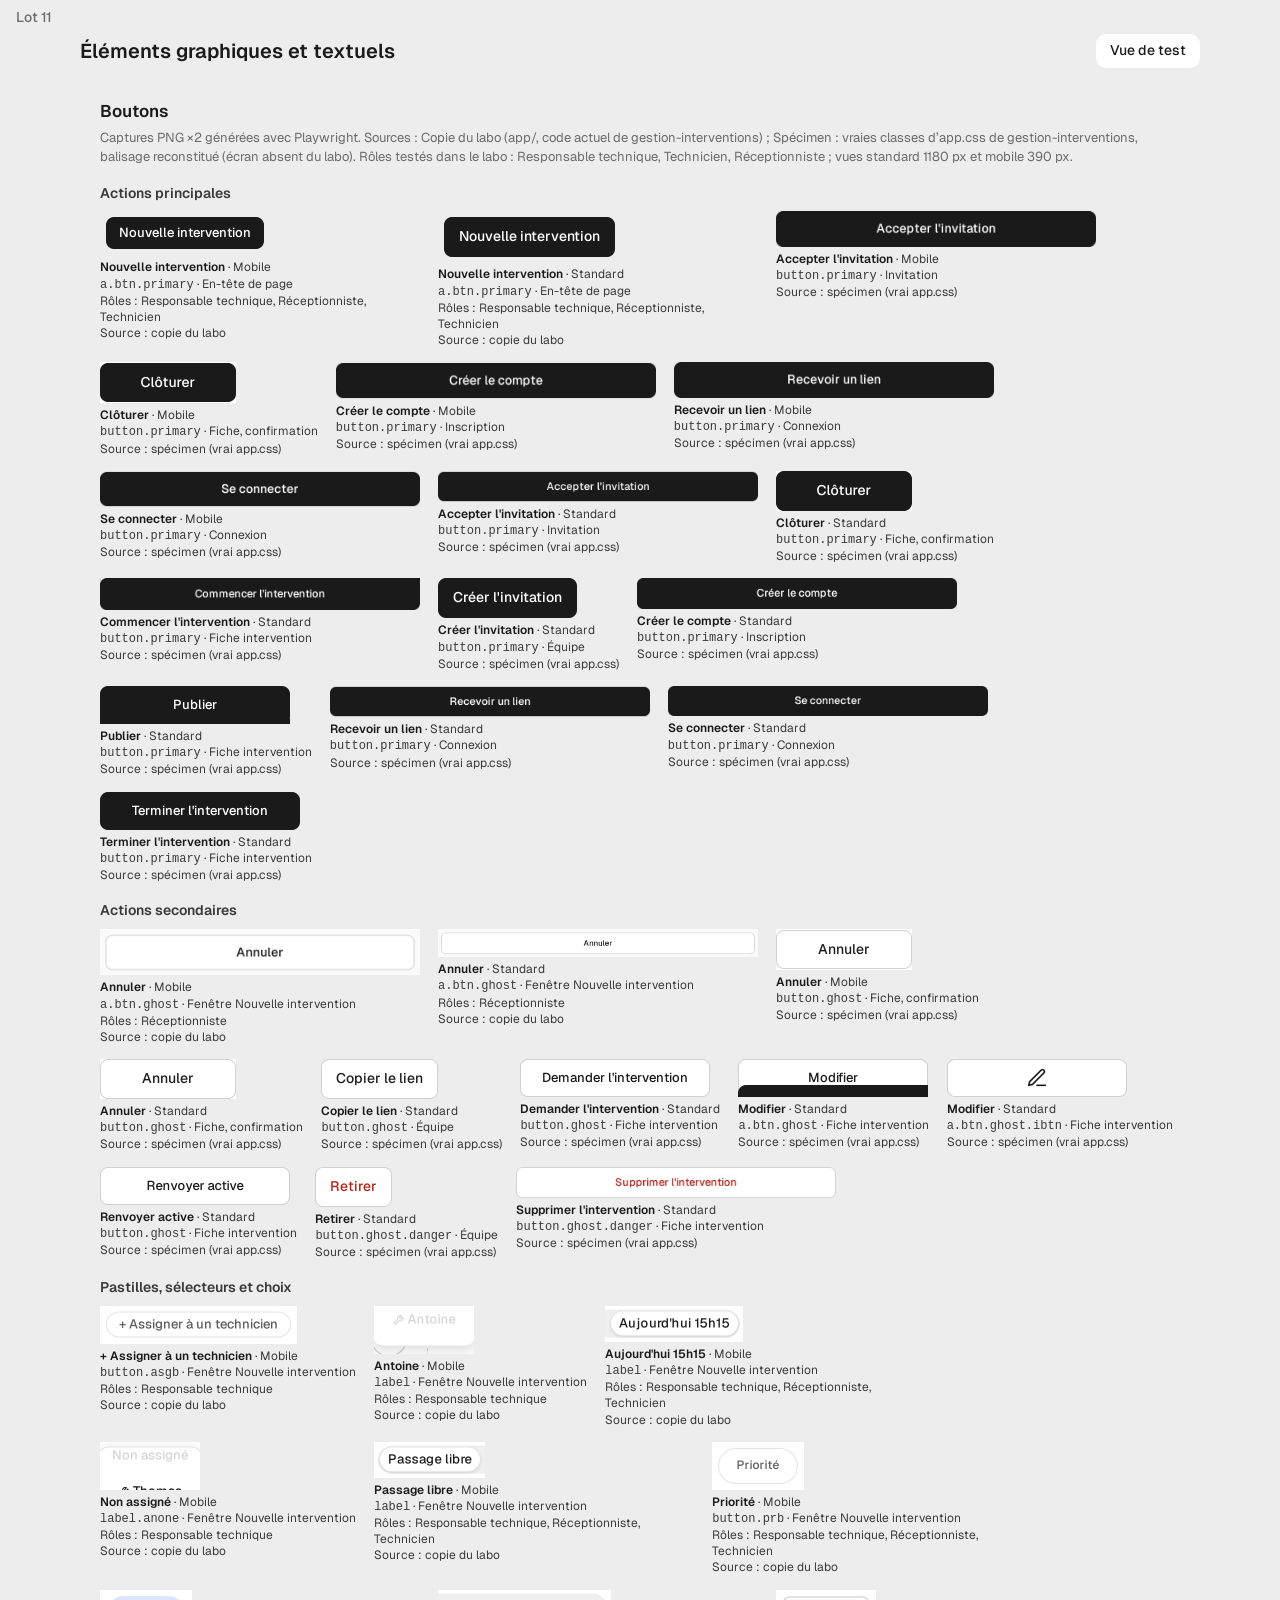
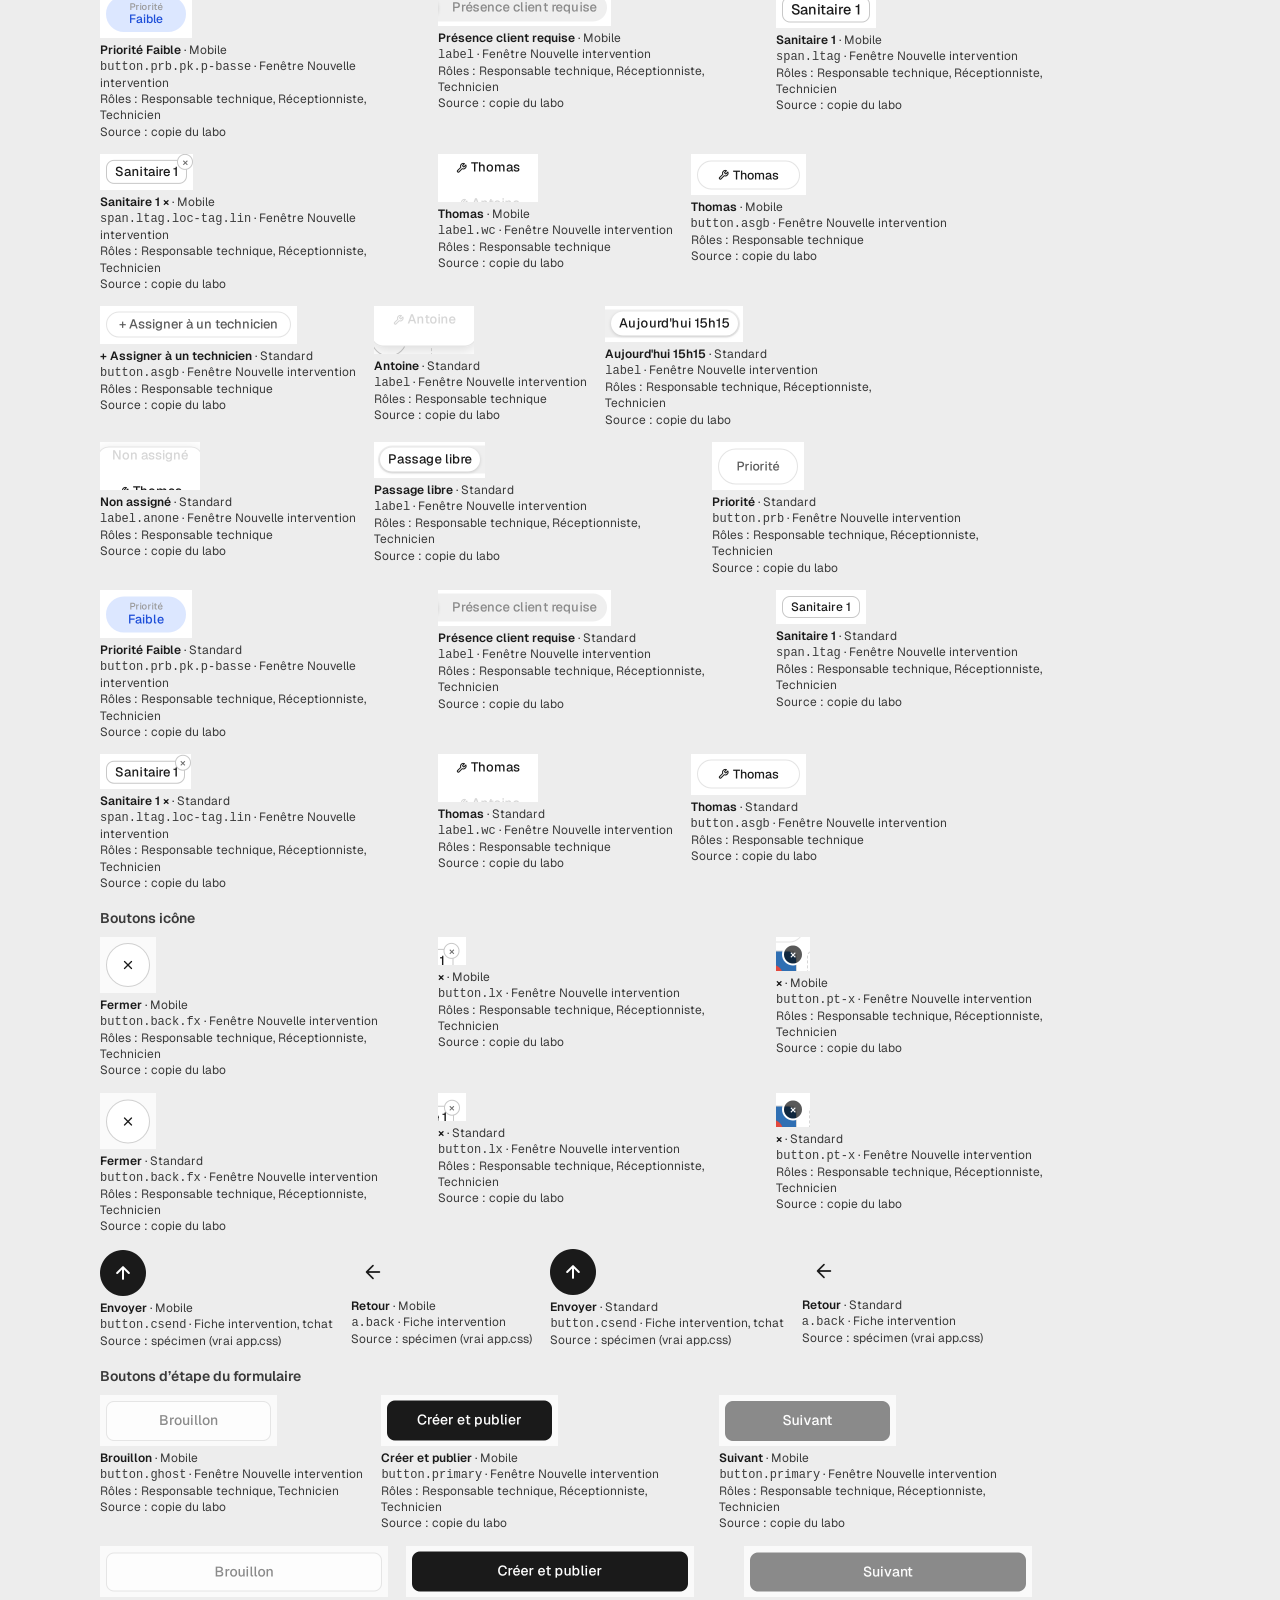
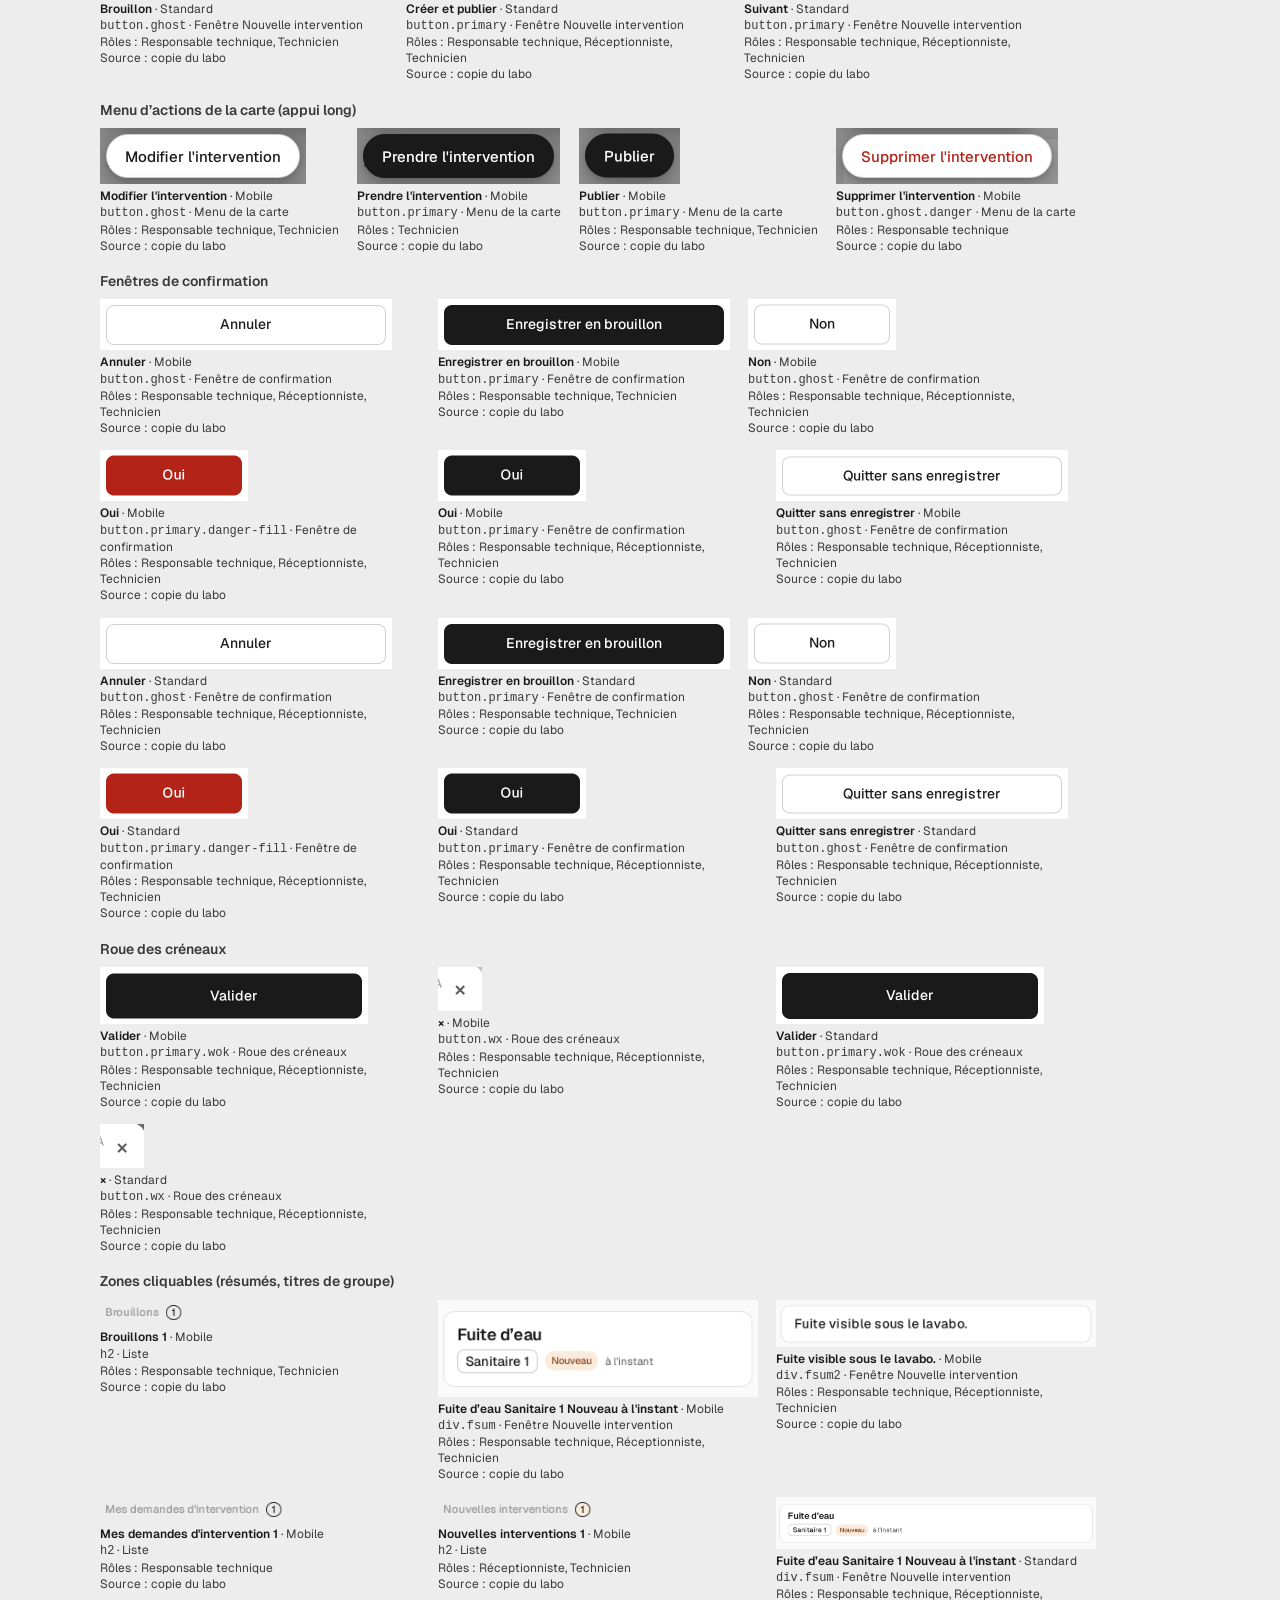
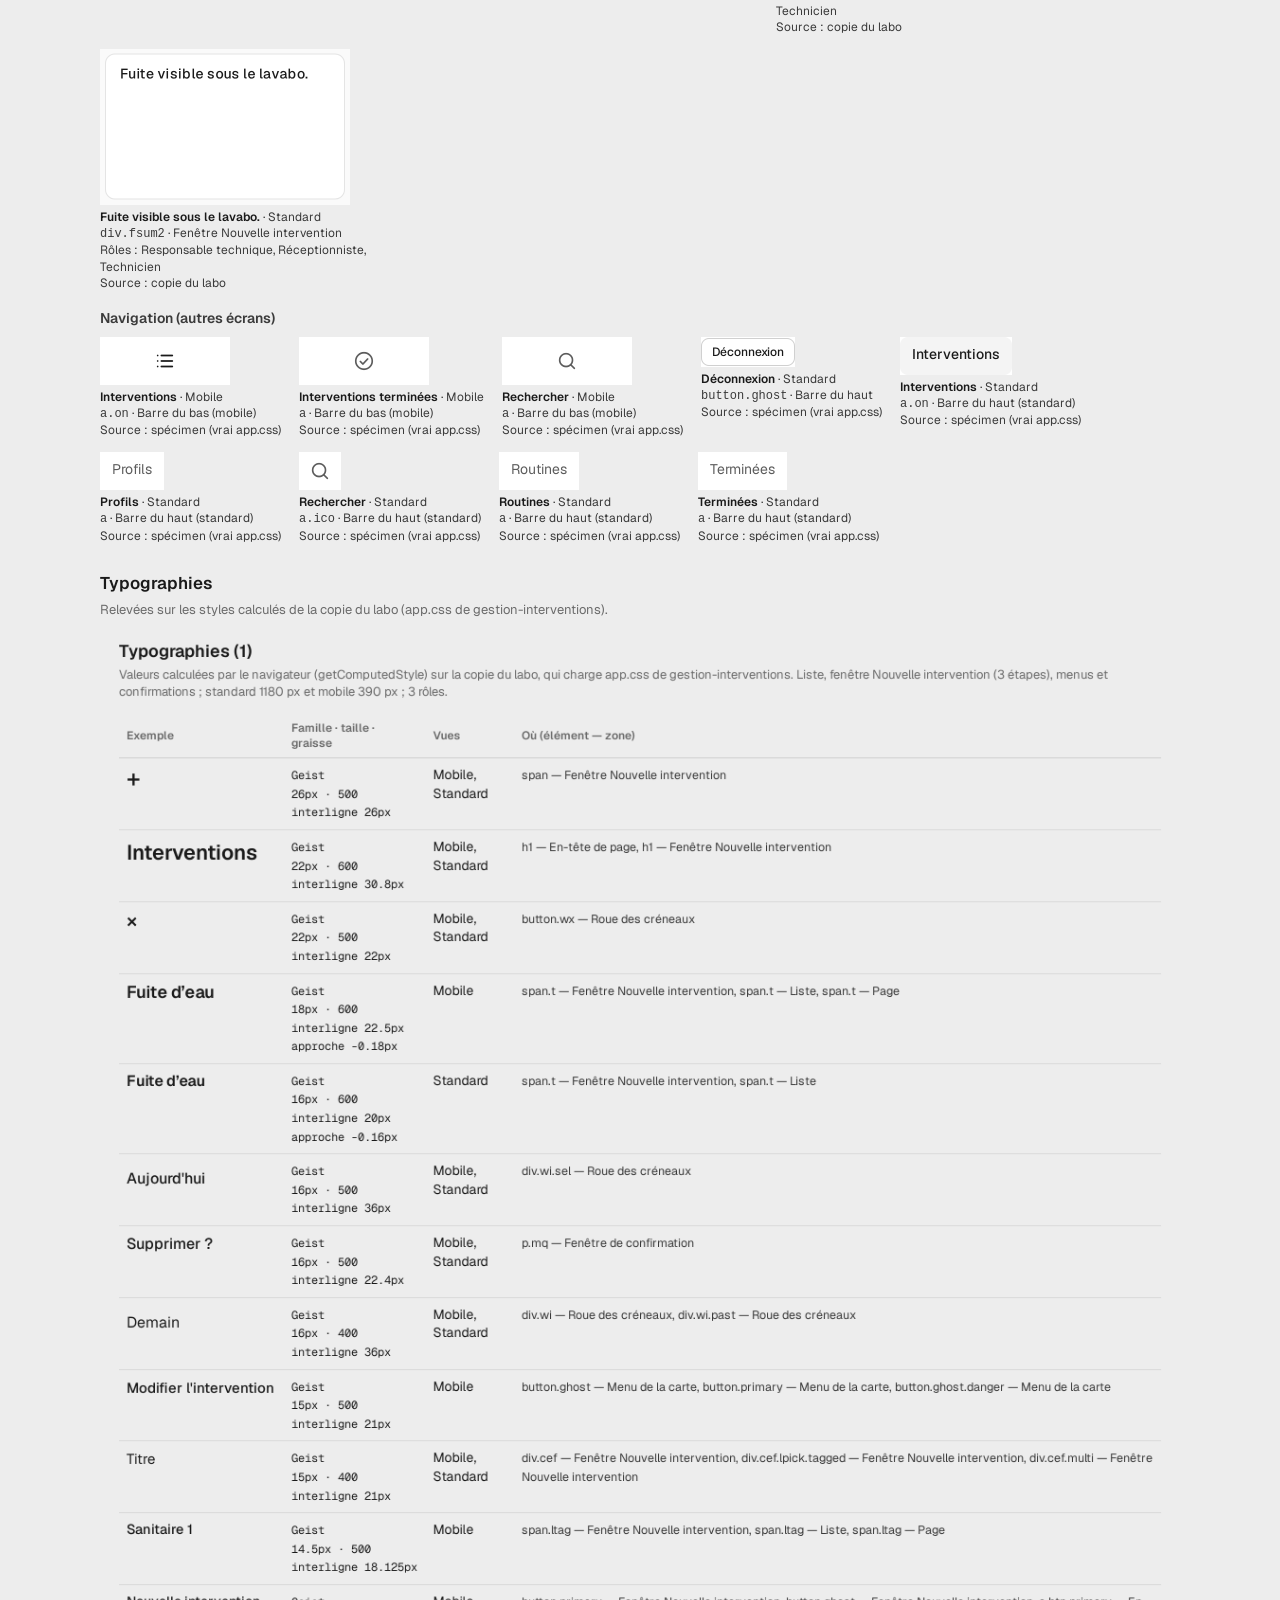
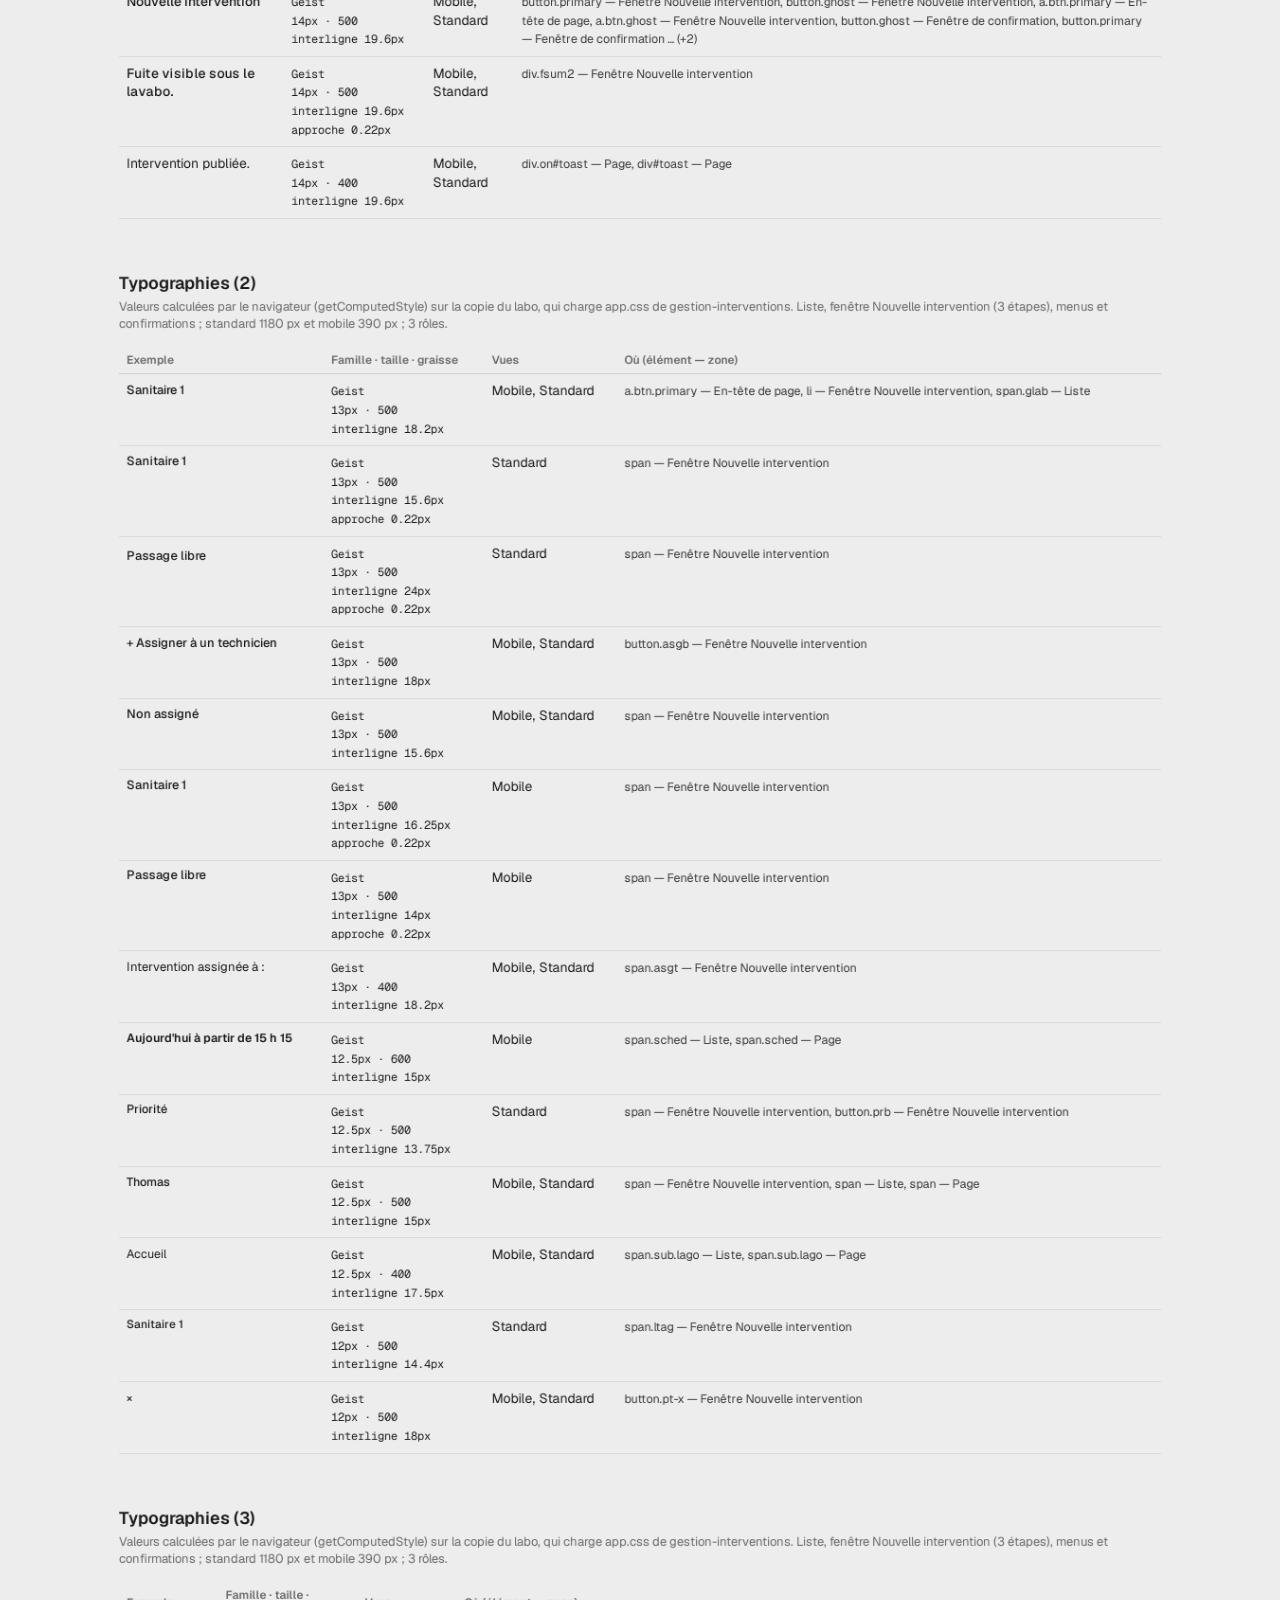
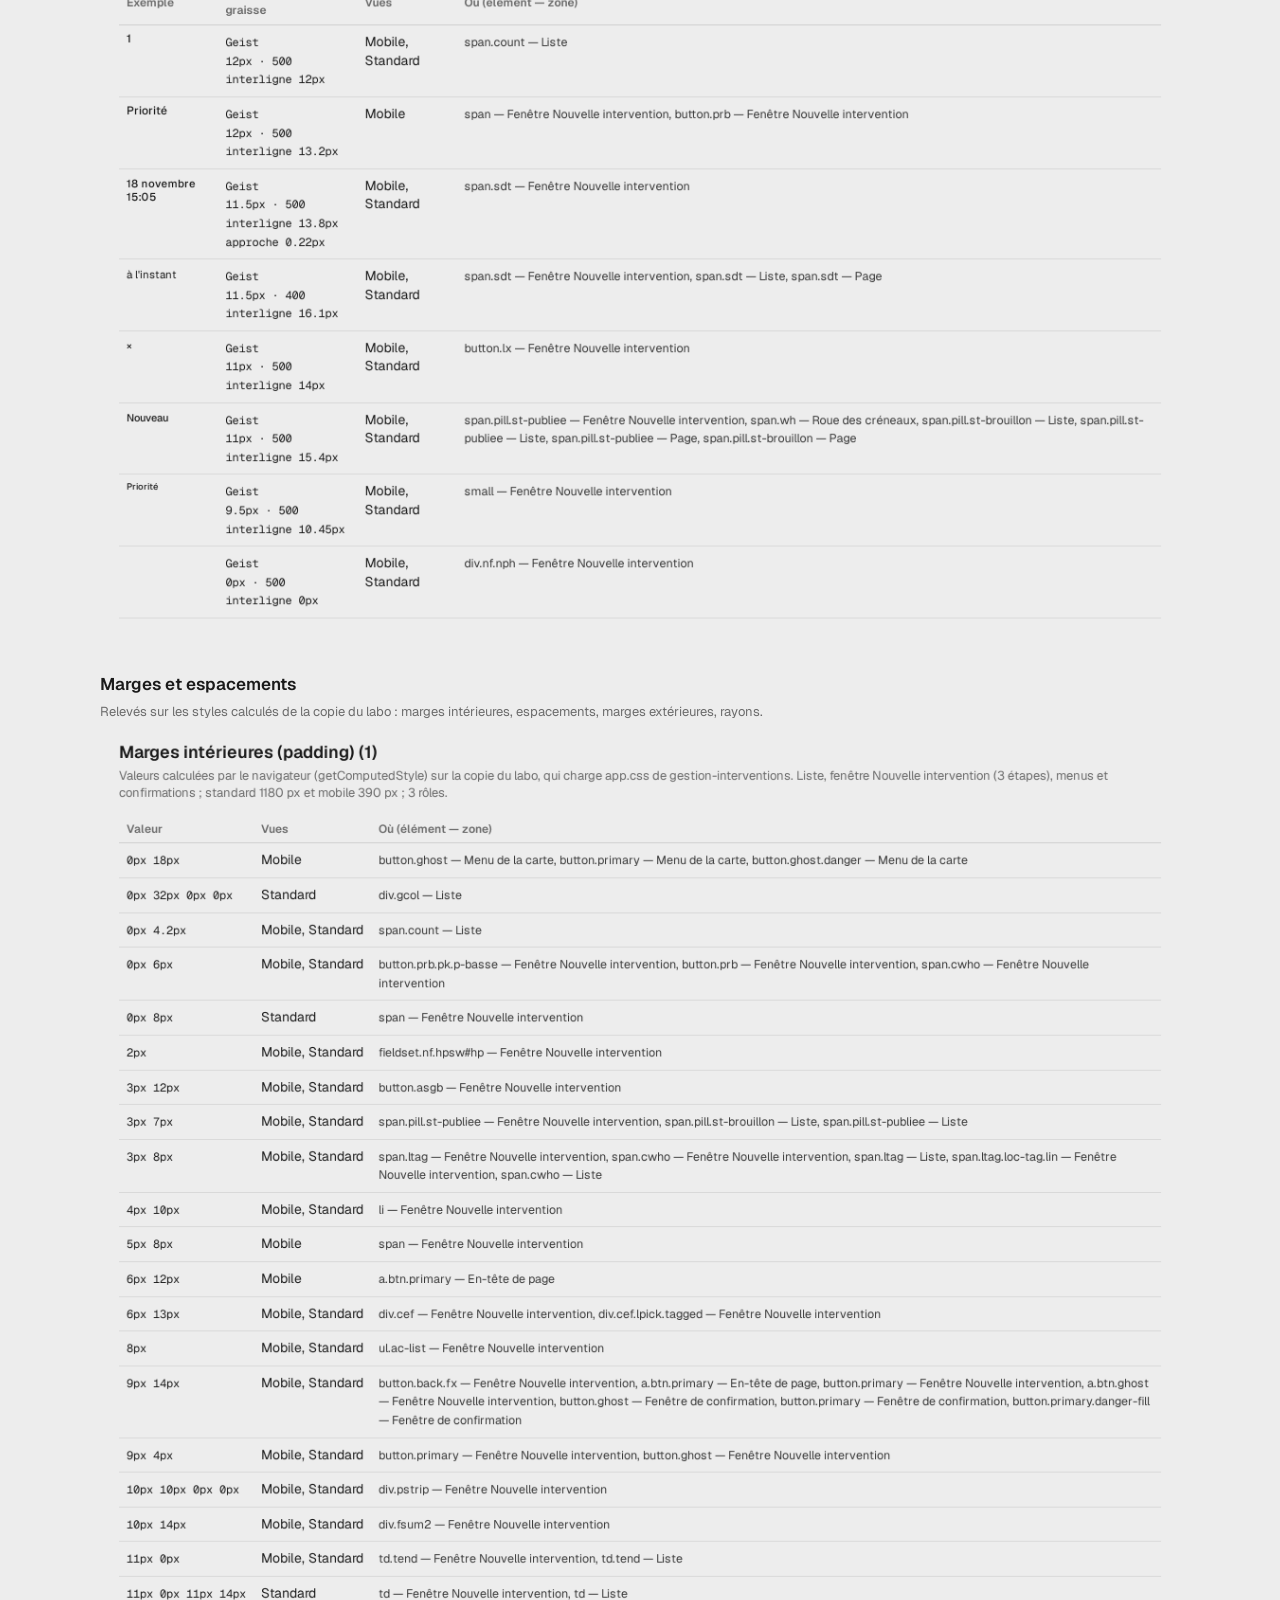
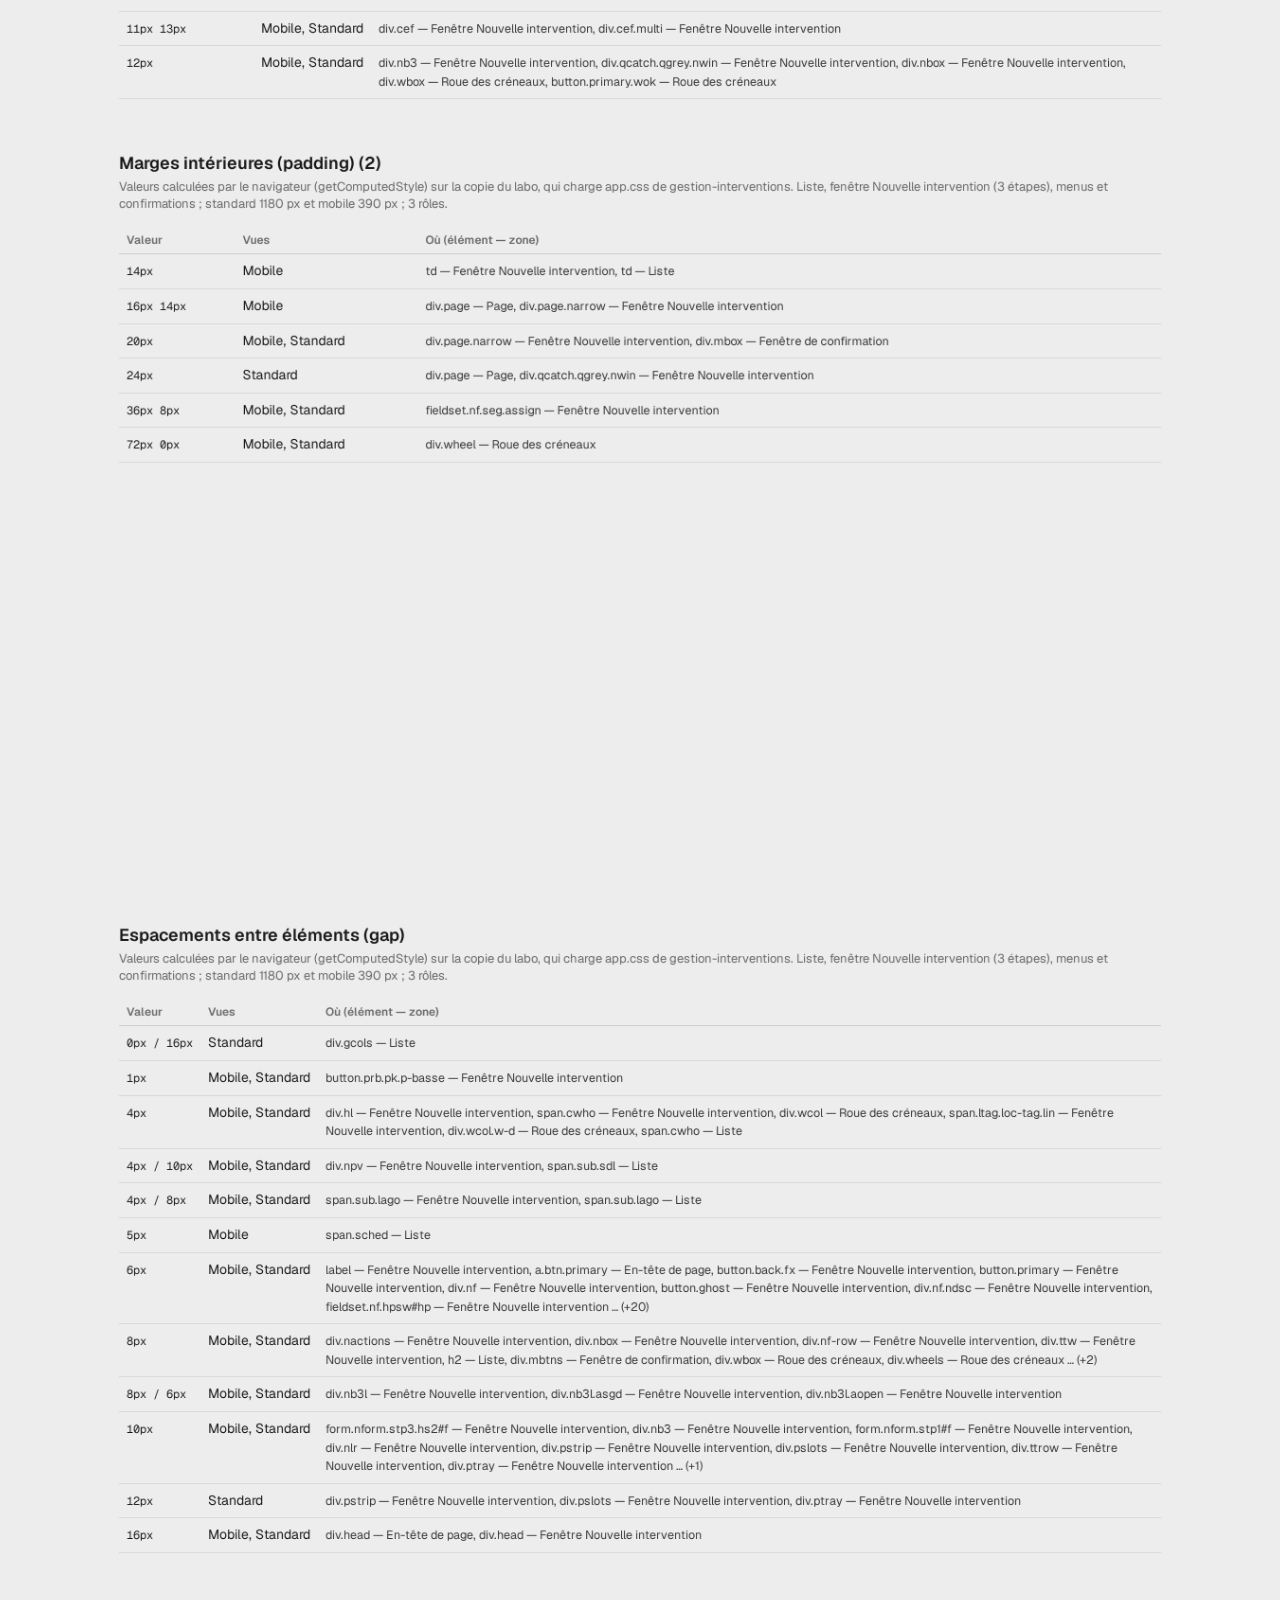
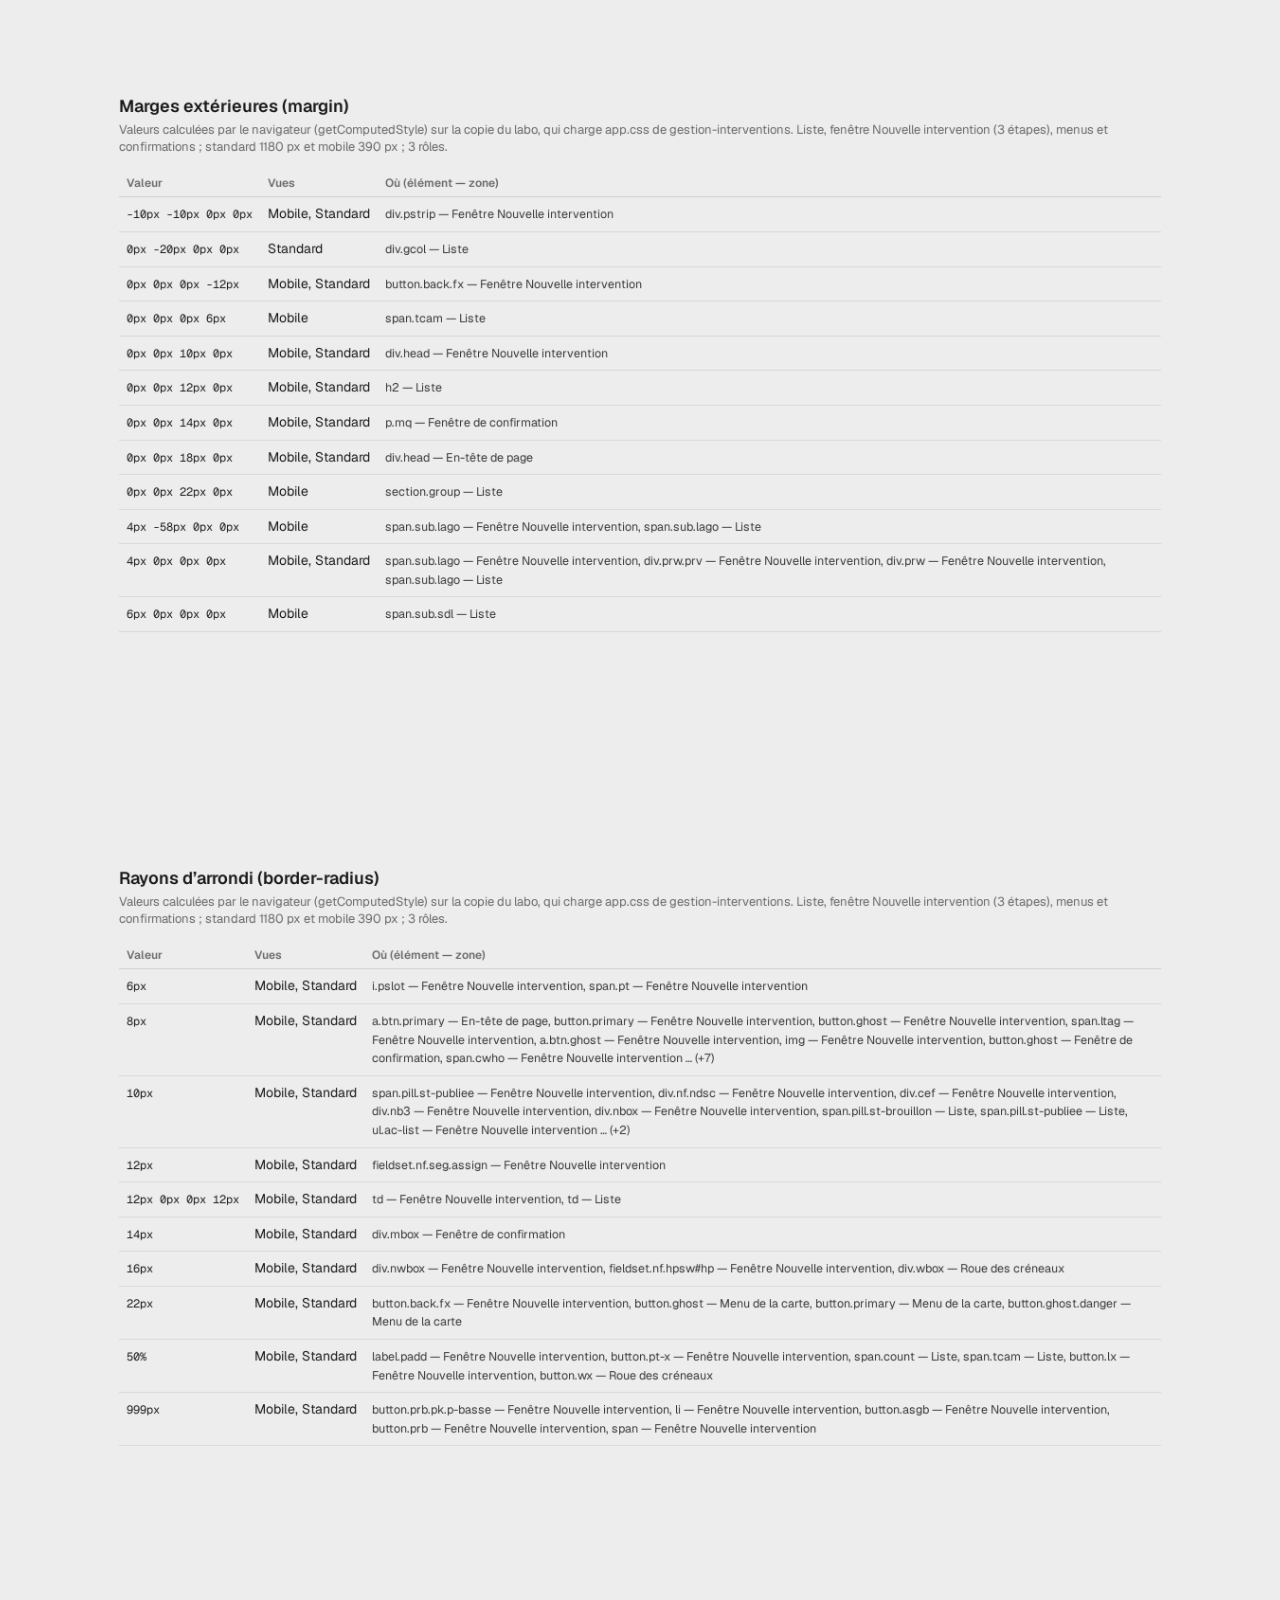
==== commit ea240a4f: "Lot 11 : Priorité (flèche, Normale à la place du bouton, rien sur un bord), Assigner nom par nom, éc" ====
--- a/elements.html
+++ b/elements.html
@@ -28,7 +28,7 @@
 </style>
 </head>
 <body>
-<div id="lotv">Lot 10</div>
+<div id="lotv">Lot 11</div>
 <div class="top"><h1>Éléments graphiques et textuels</h1><div class="nav"><a class="back" href="test.html">Vue de test</a></div></div>
 <main id="el"><p class="muted">Chargement…</p></main>
 <script>
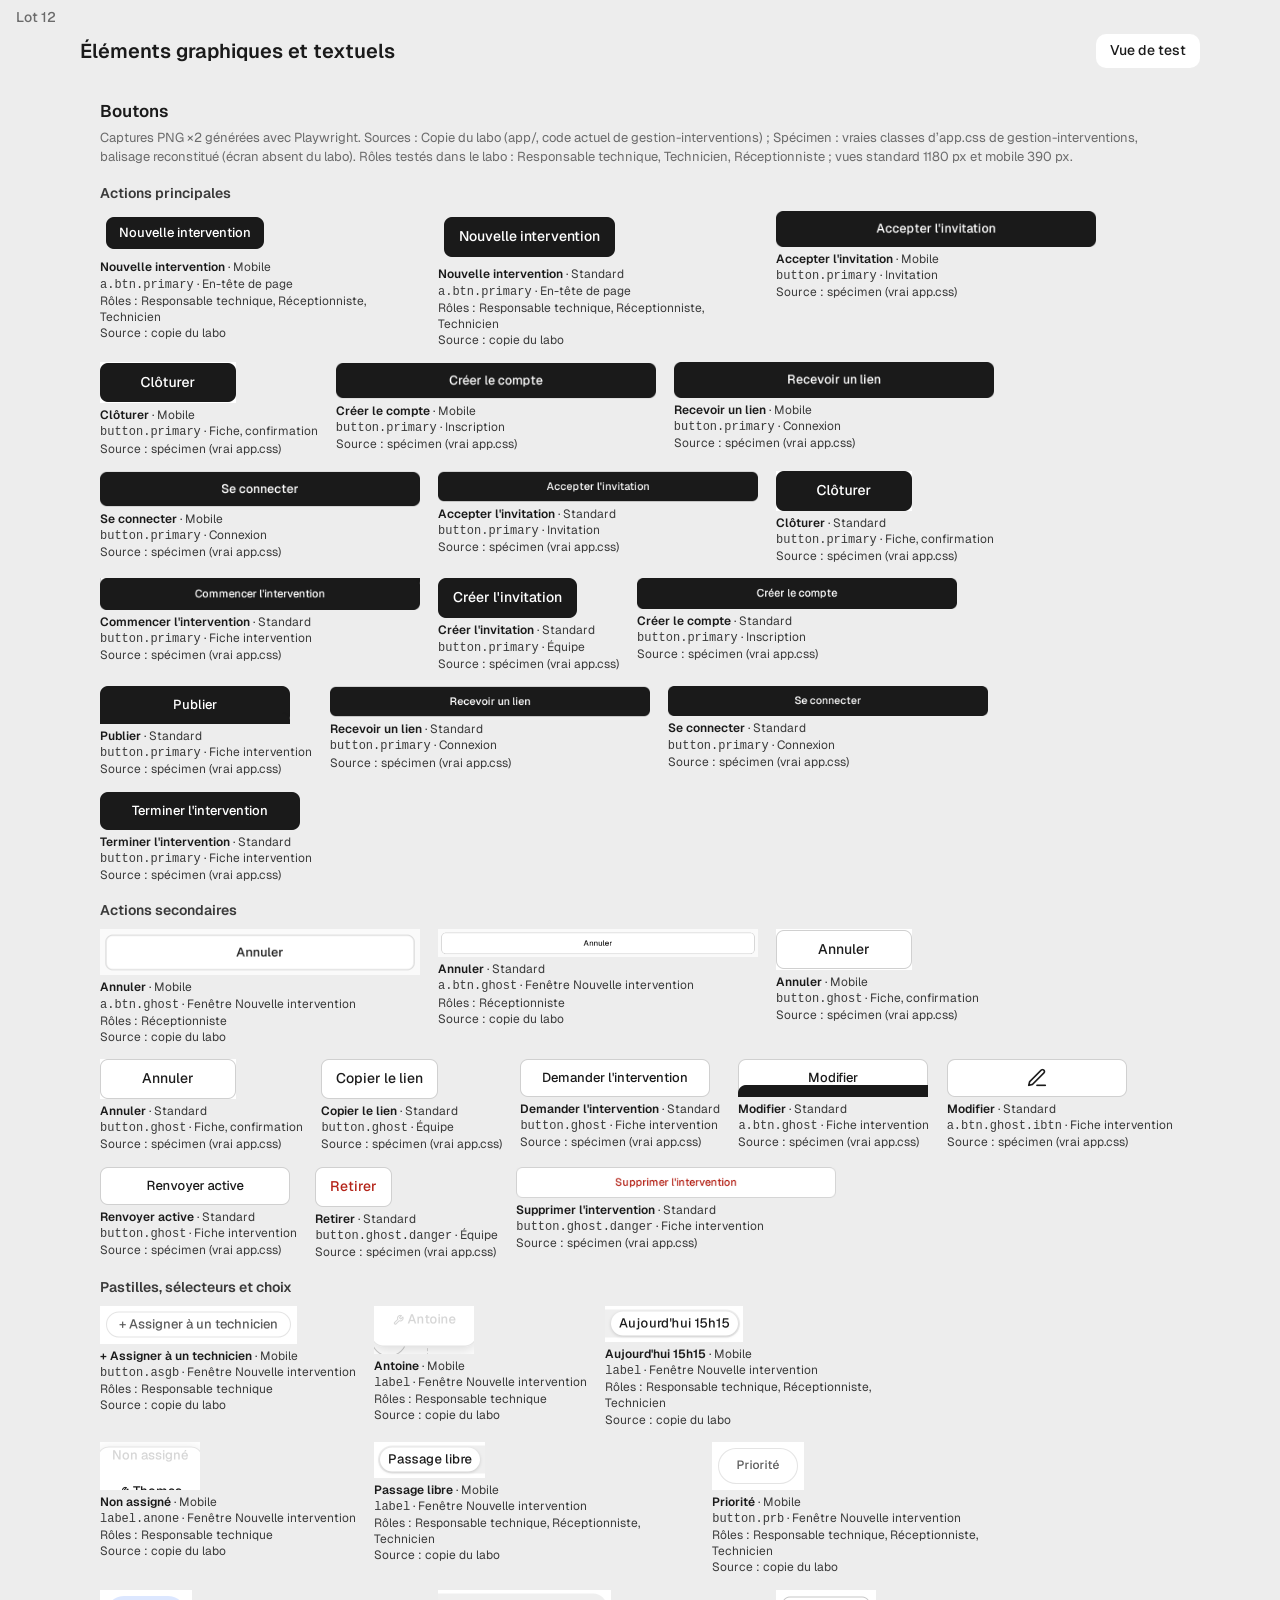
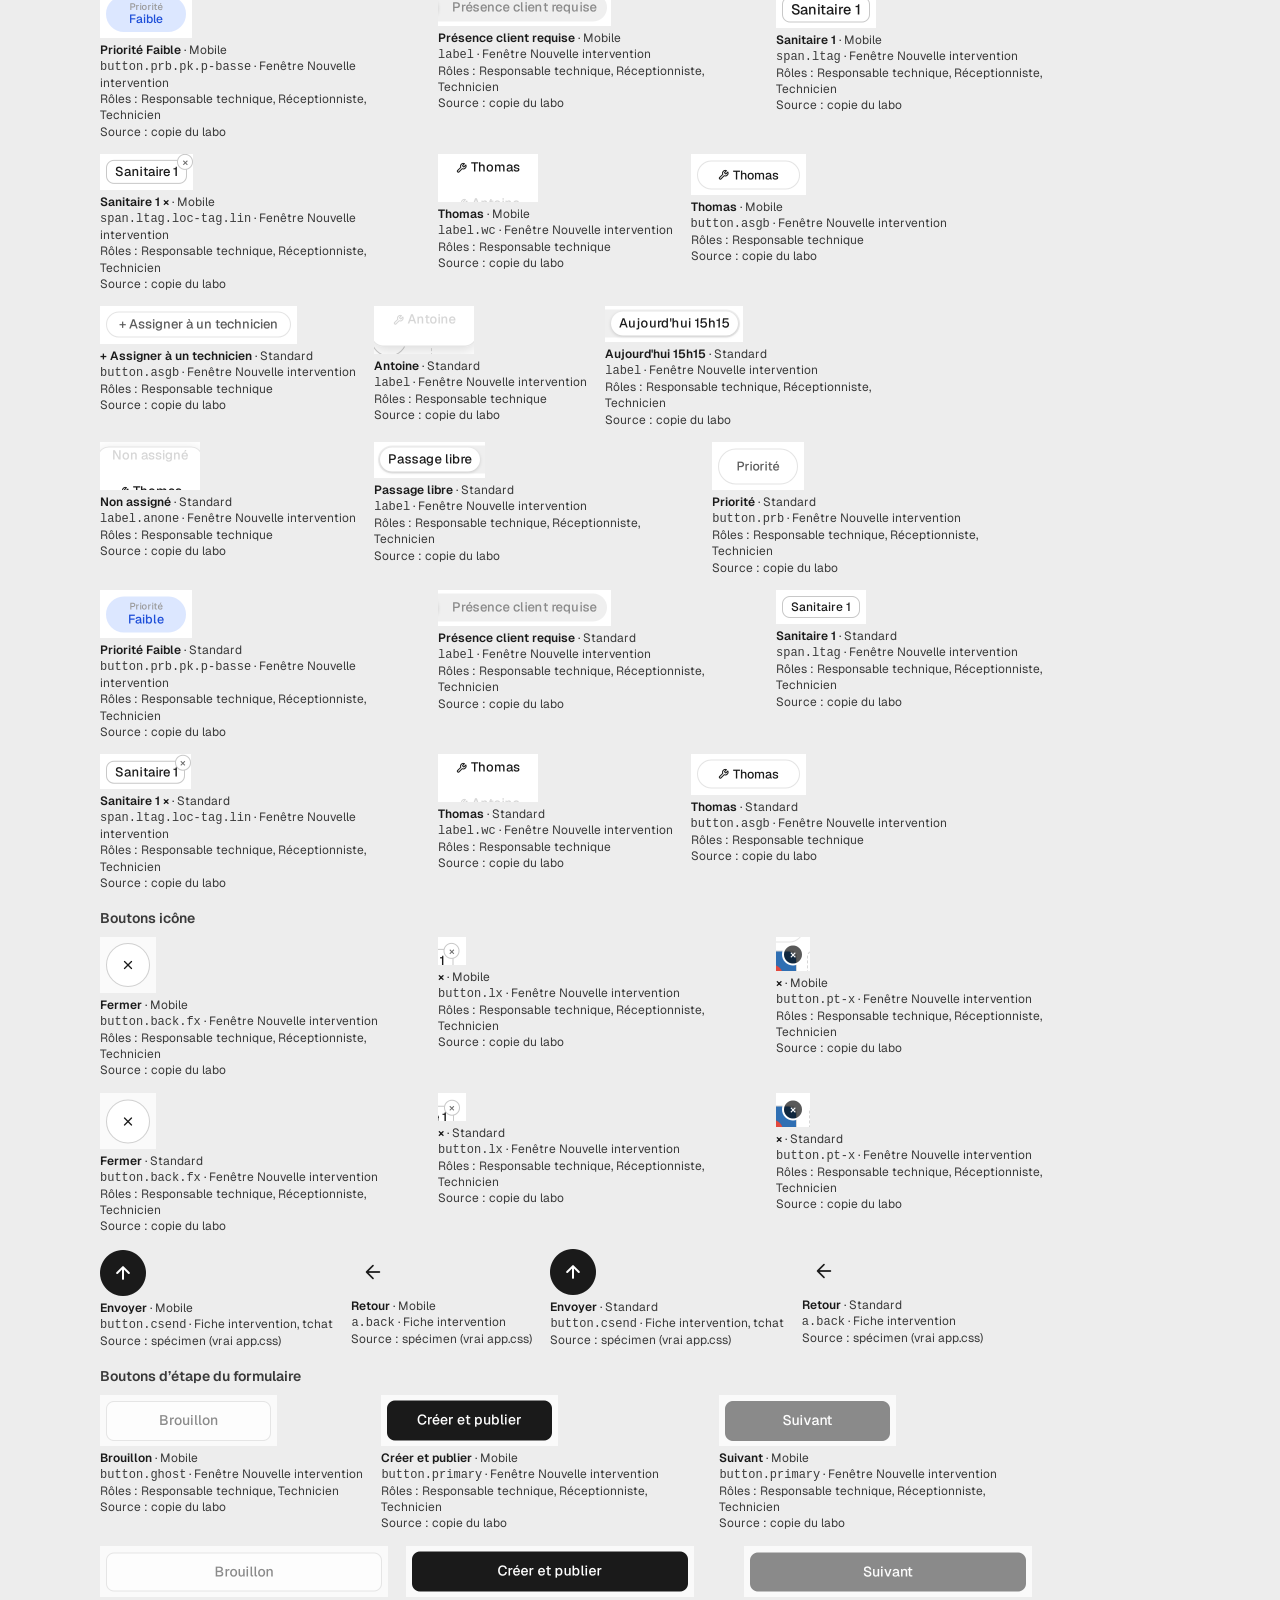
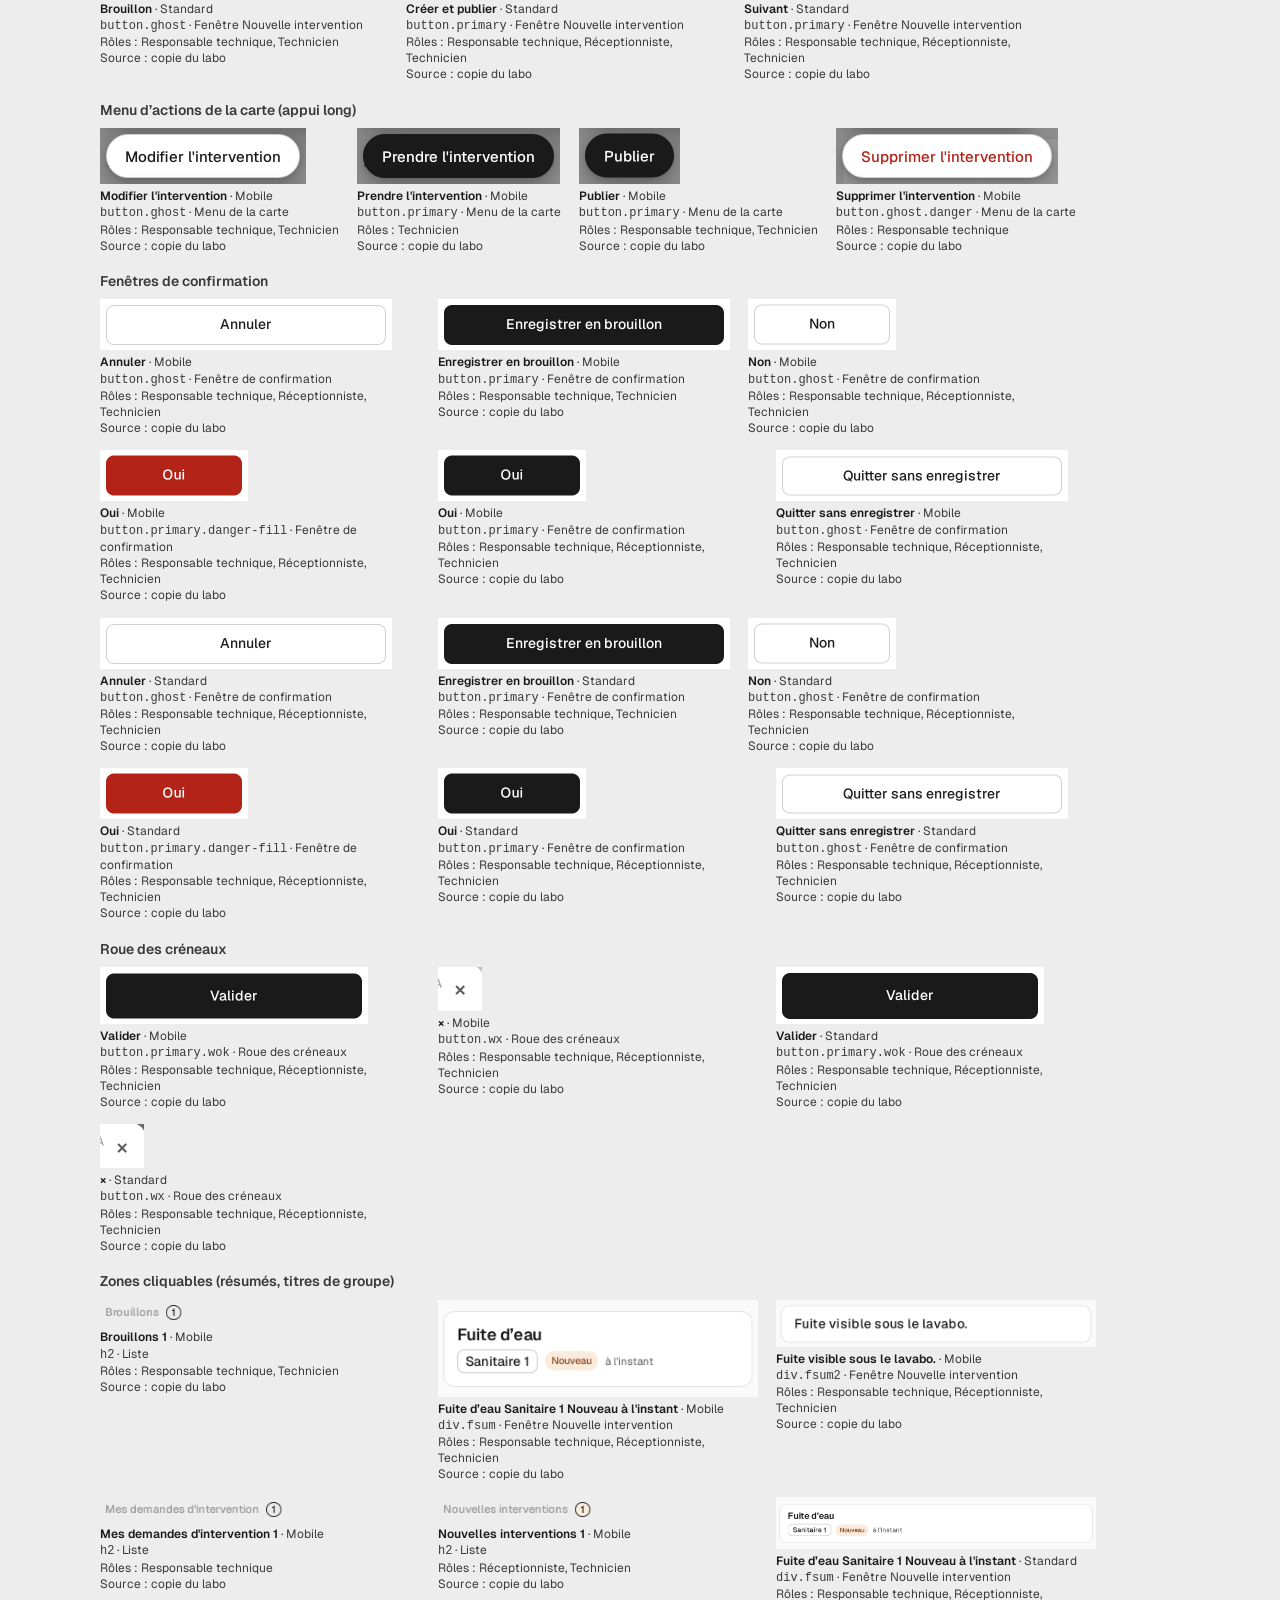
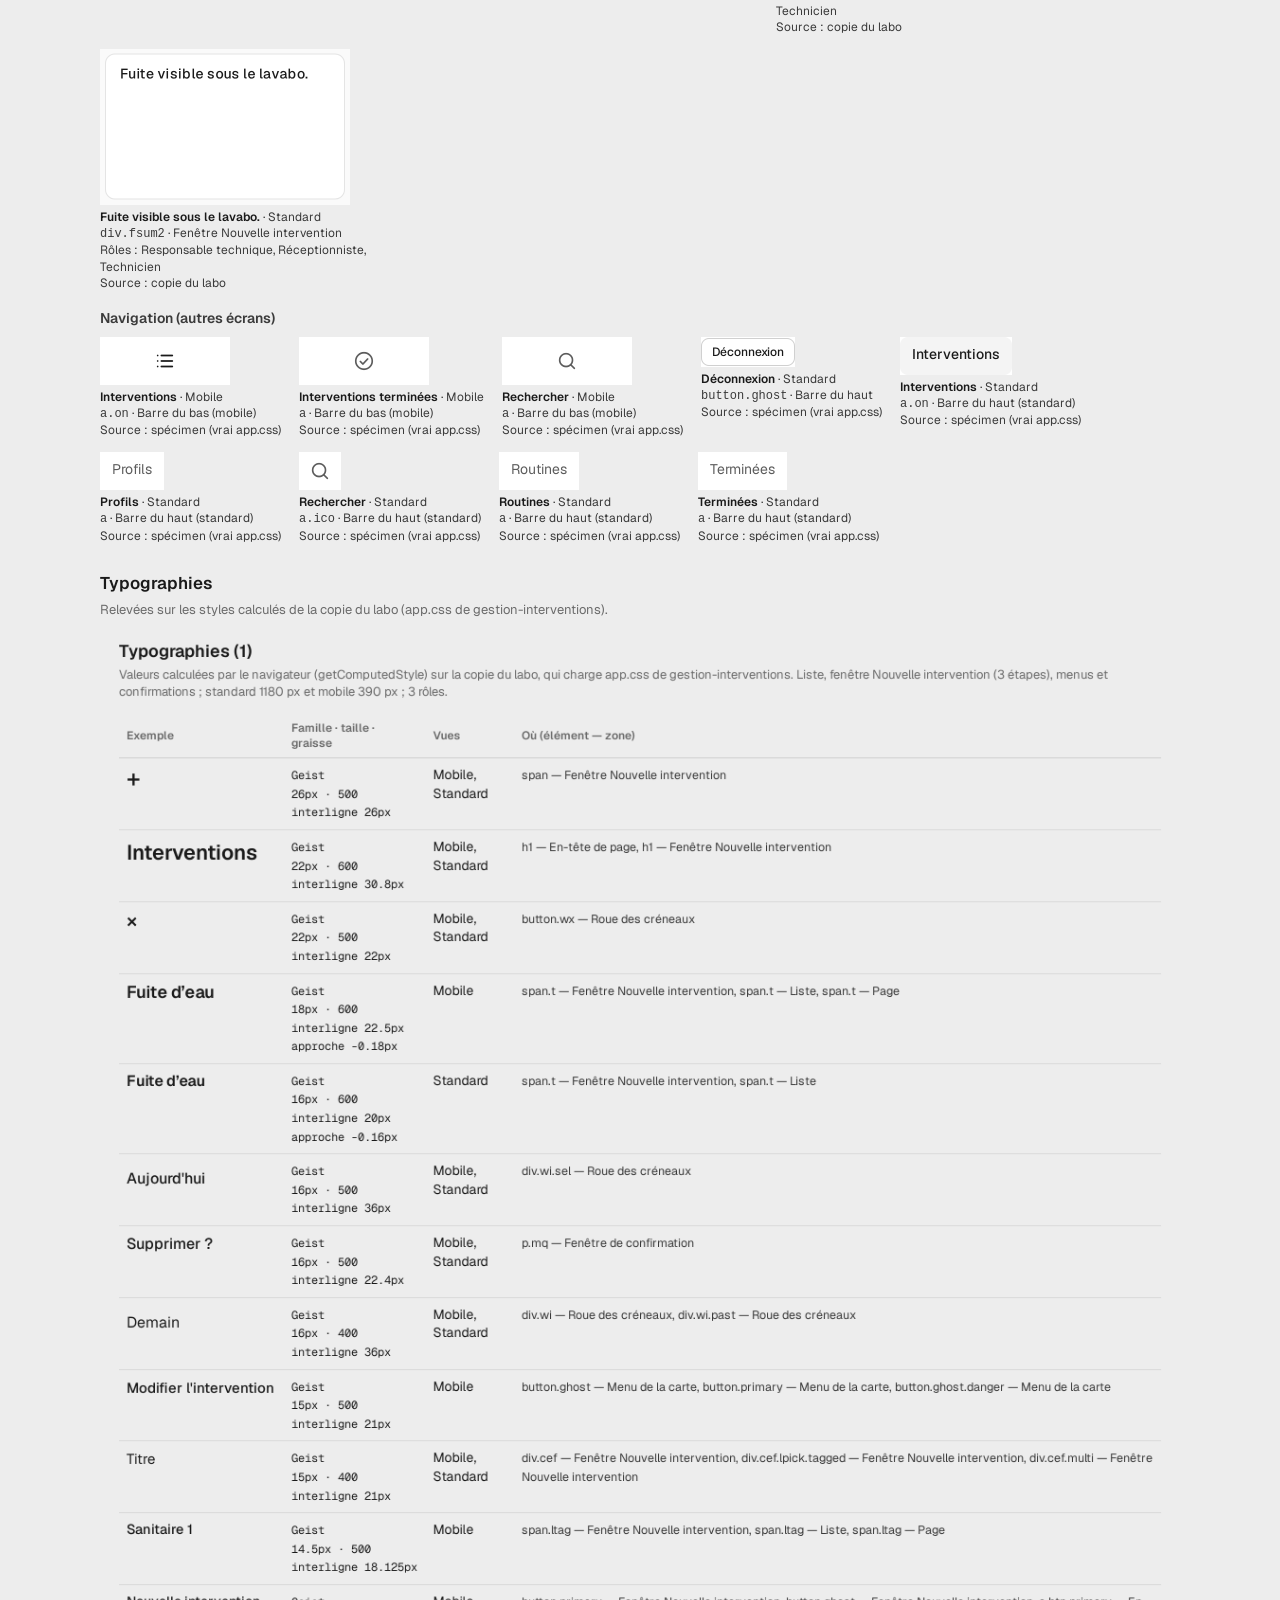
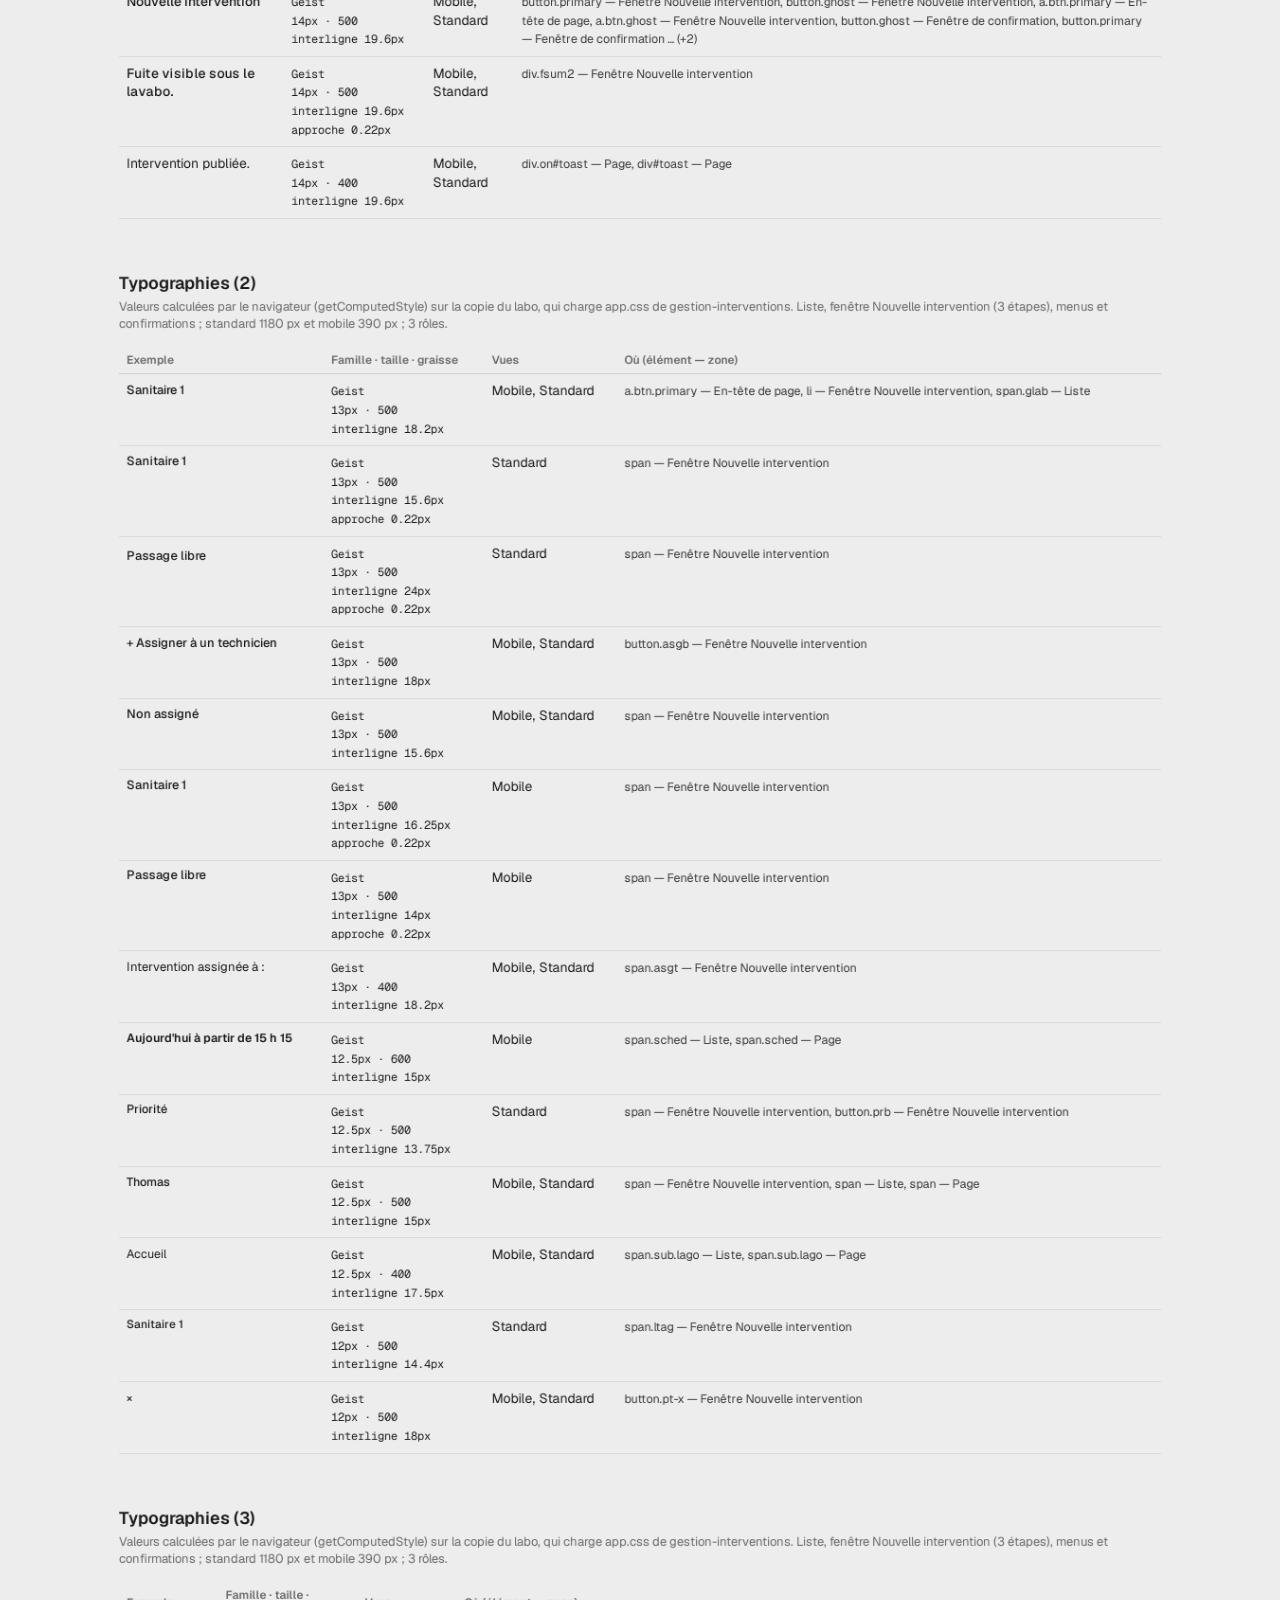
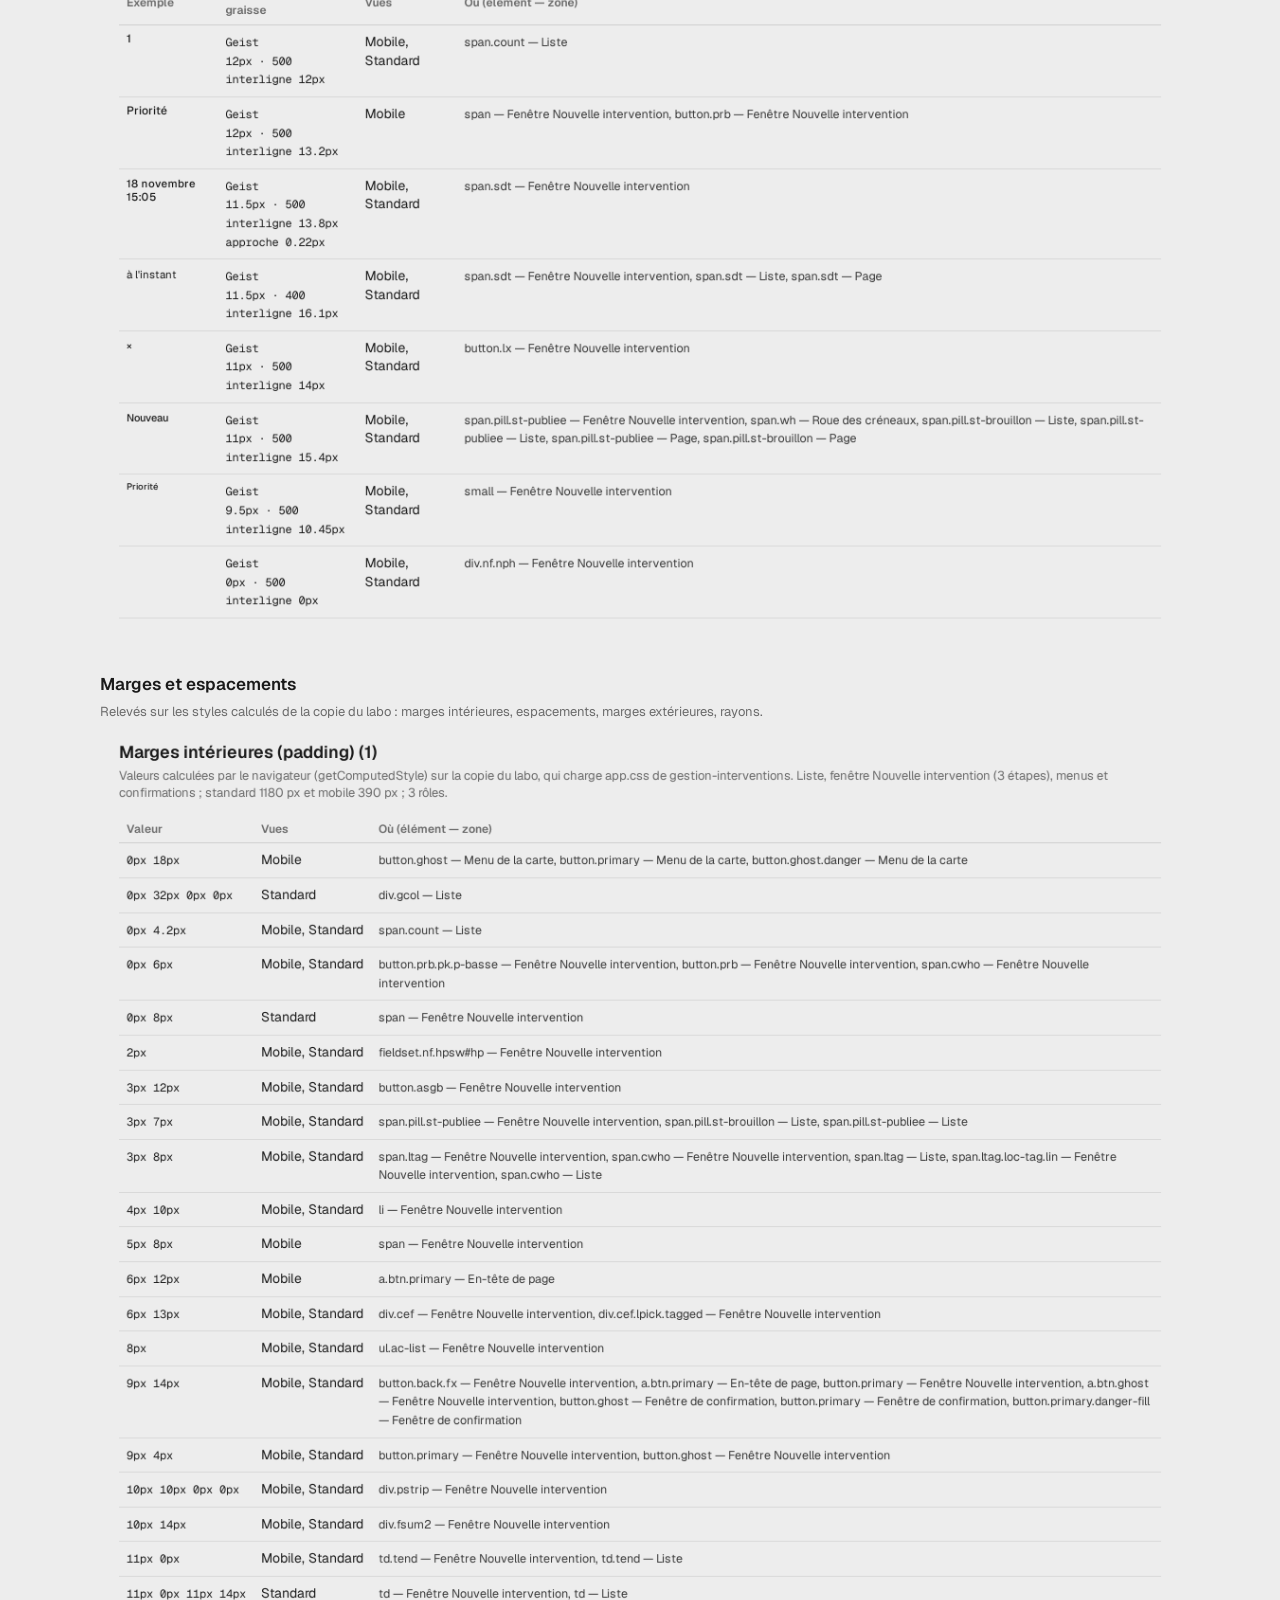
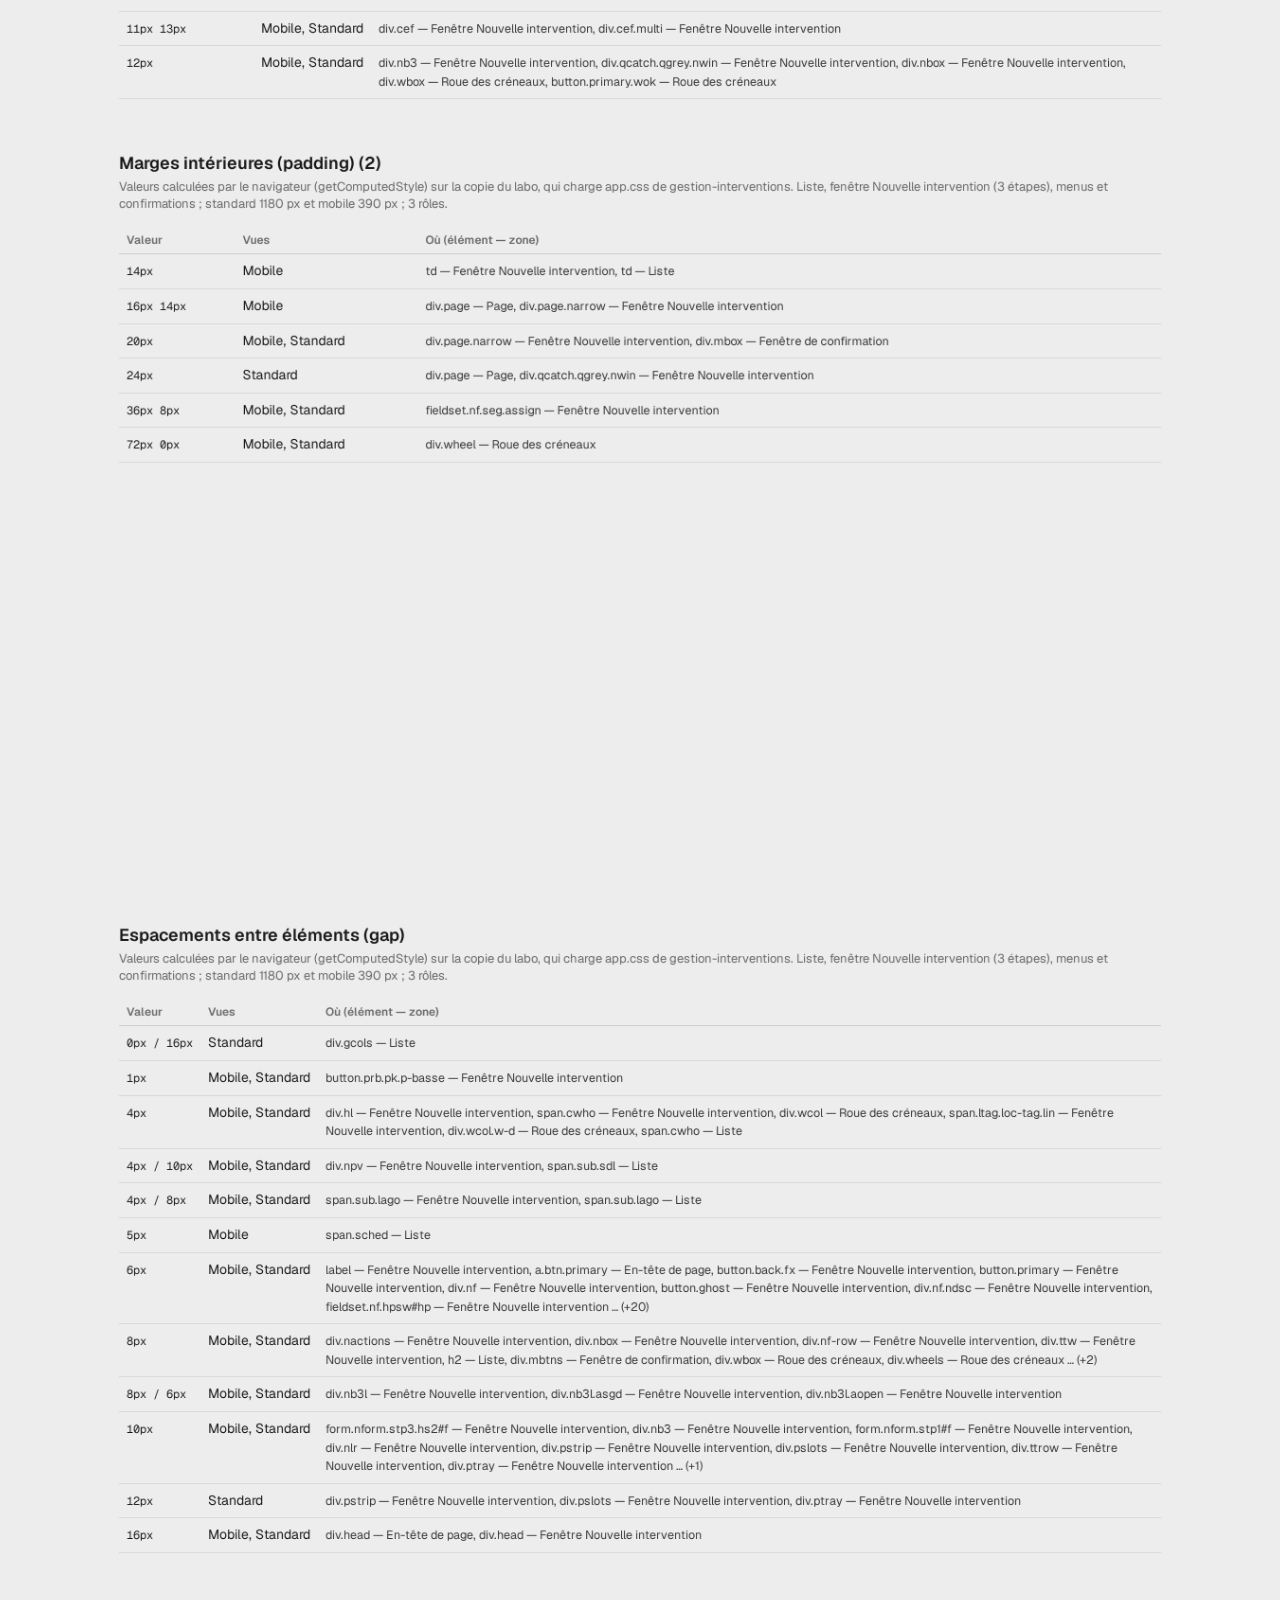
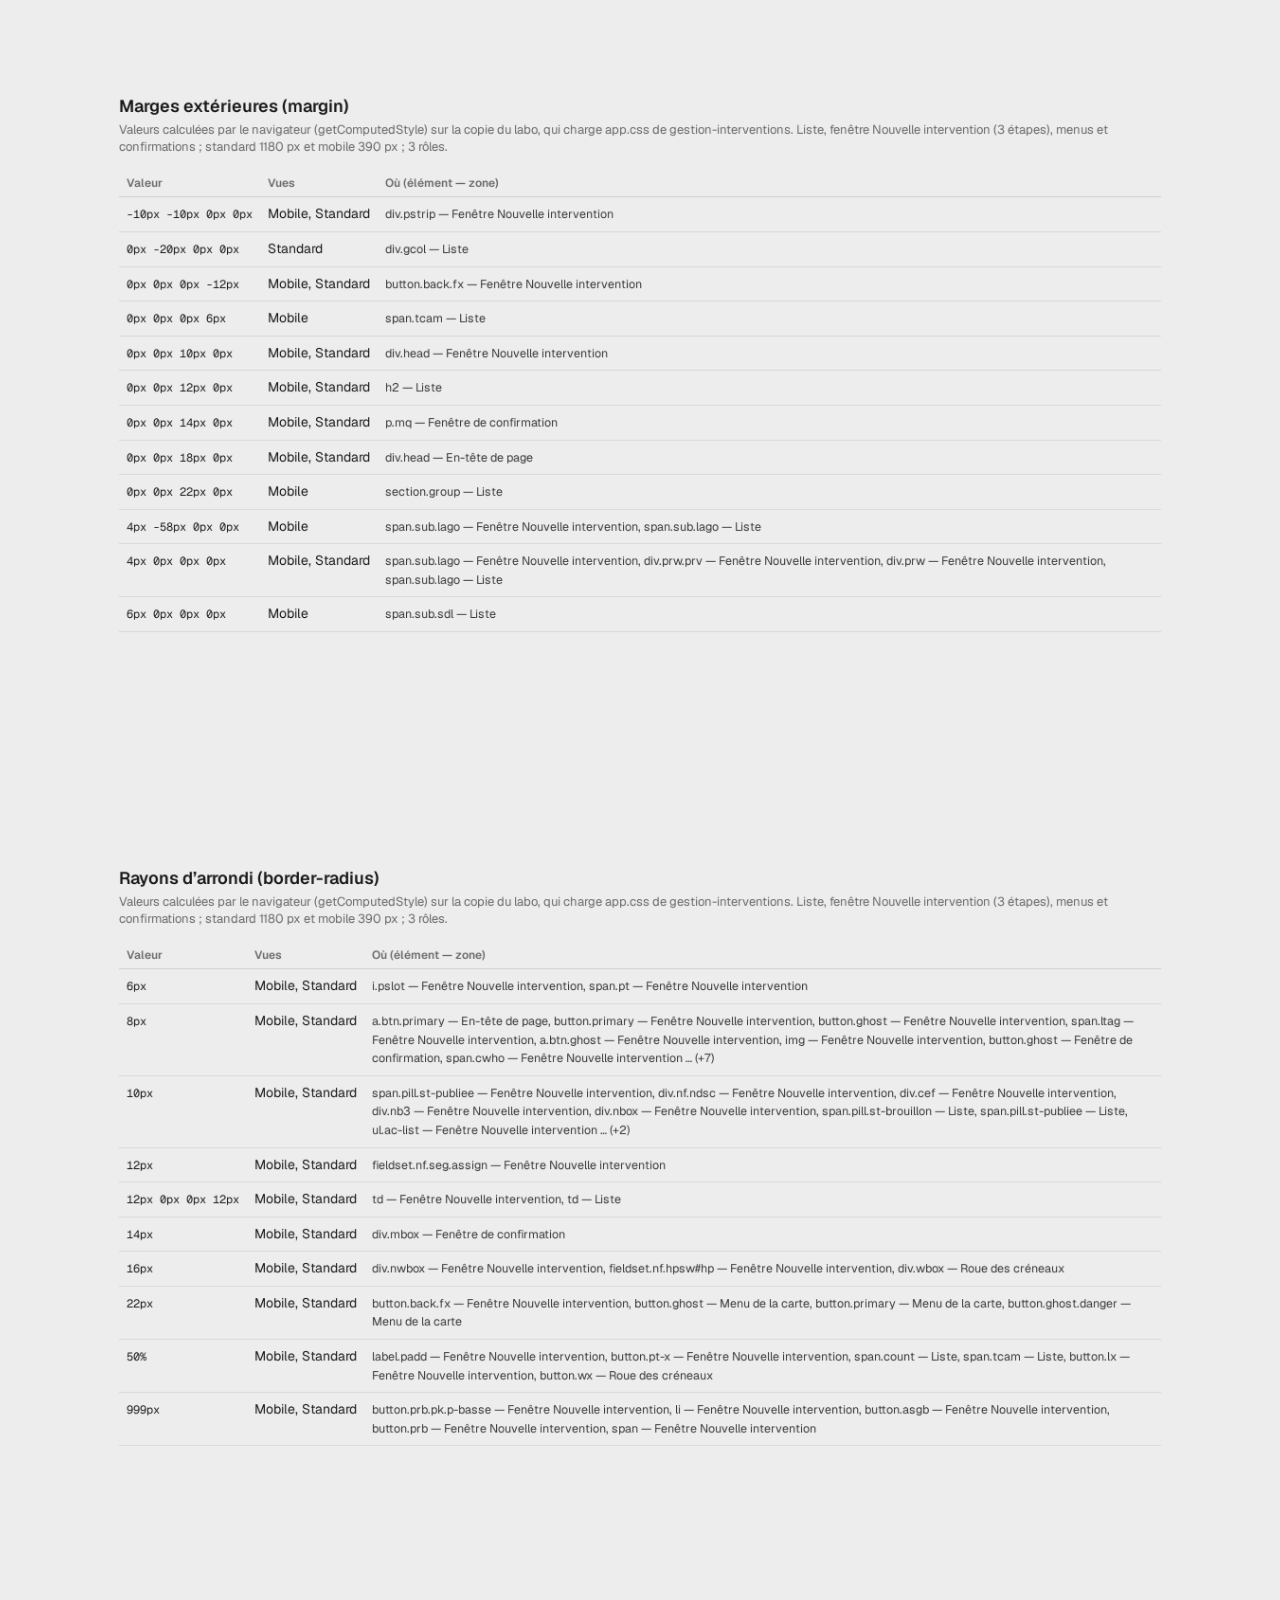
==== commit 3f02cf8c: "Lot 12 : Priorité ouverte en groupe compact (3 × taille du bouton, écart 2 px), au-dessus de la croi" ====
--- a/elements.html
+++ b/elements.html
@@ -28,7 +28,7 @@
 </style>
 </head>
 <body>
-<div id="lotv">Lot 11</div>
+<div id="lotv">Lot 12</div>
 <div class="top"><h1>Éléments graphiques et textuels</h1><div class="nav"><a class="back" href="test.html">Vue de test</a></div></div>
 <main id="el"><p class="muted">Chargement…</p></main>
 <script>
